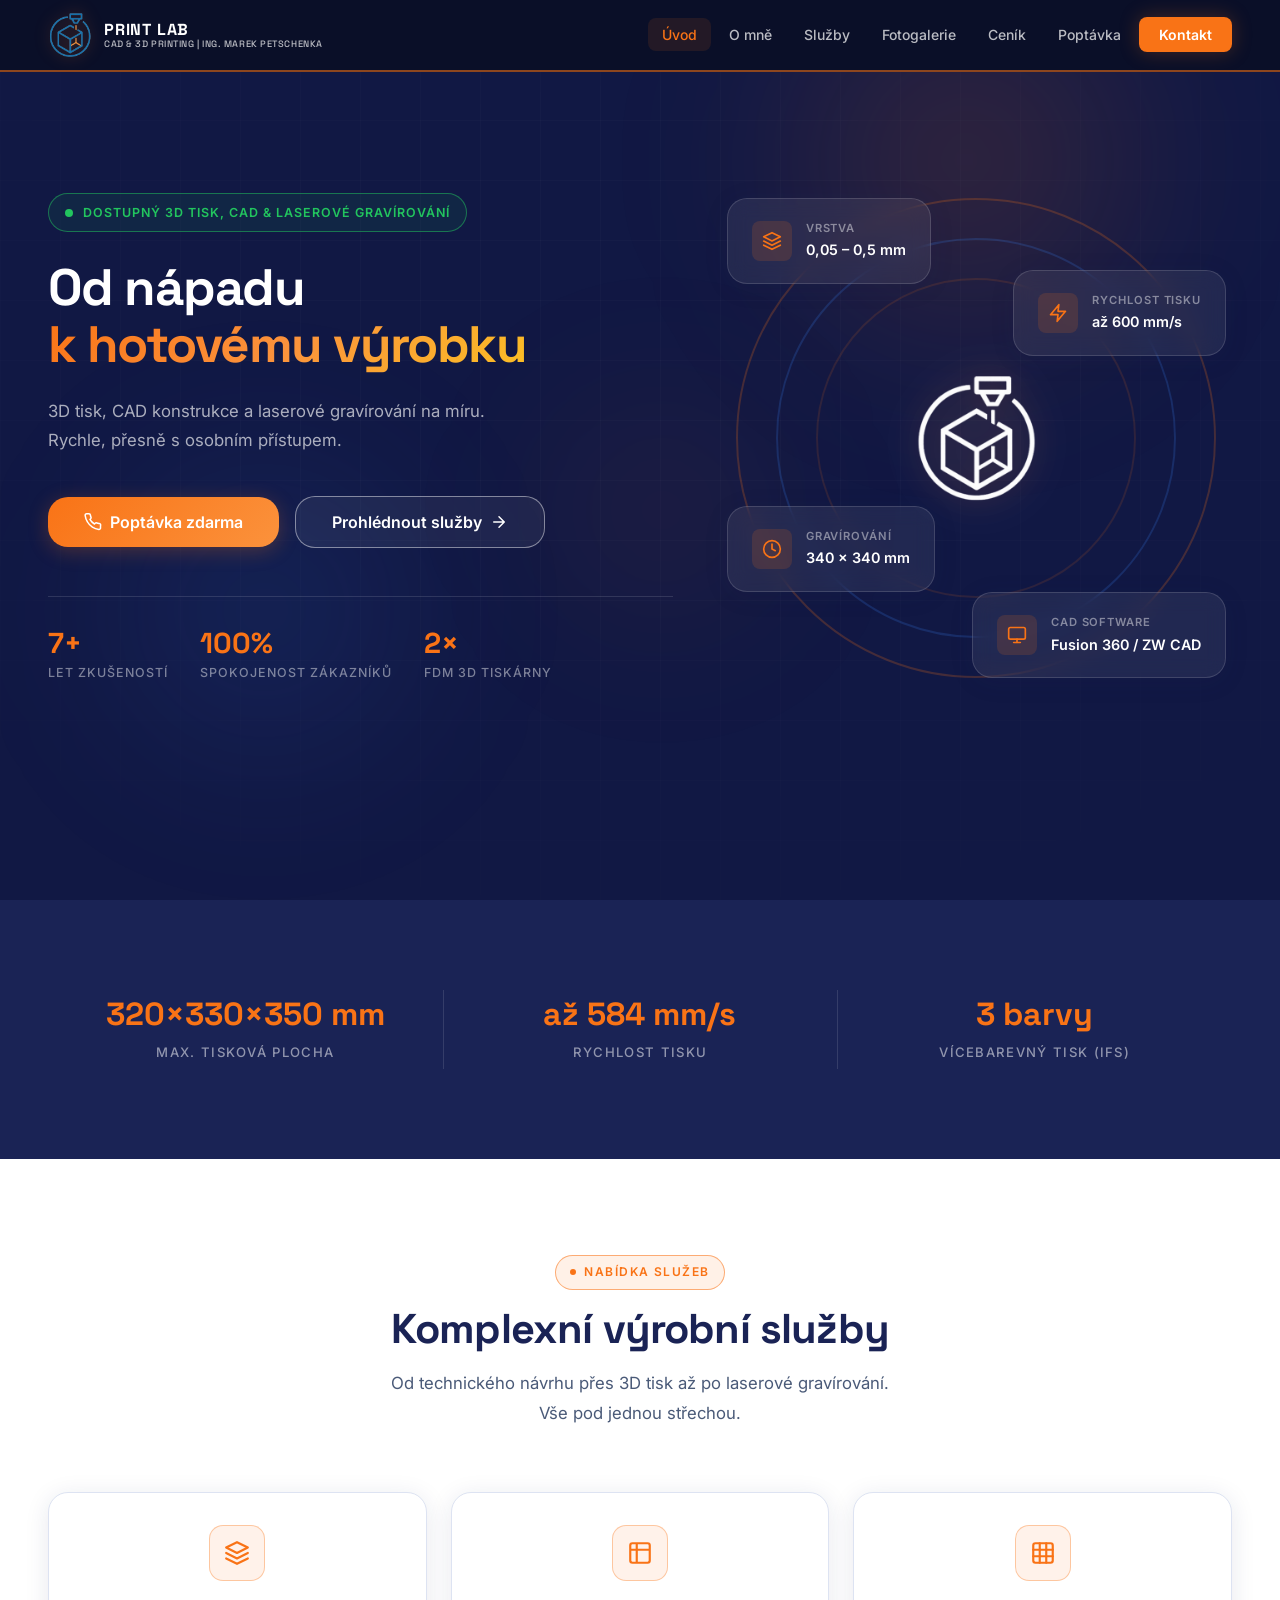
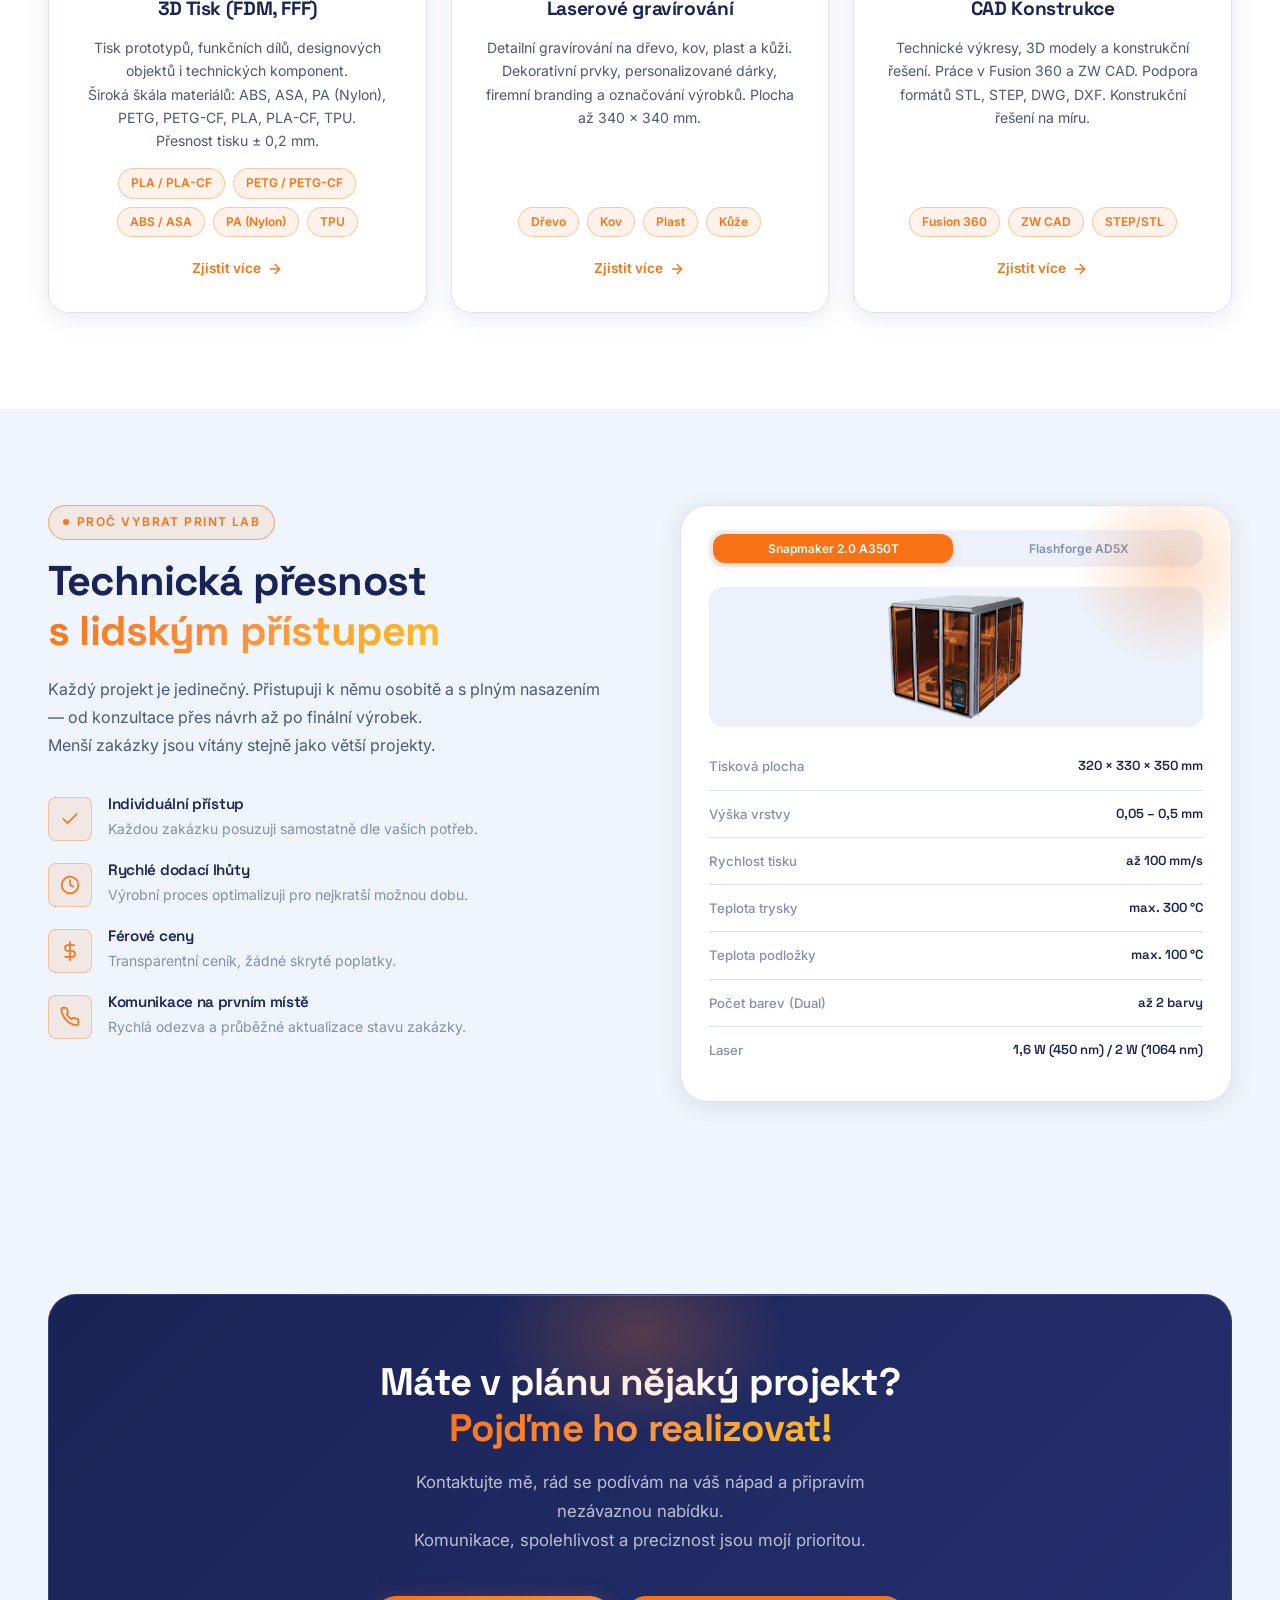
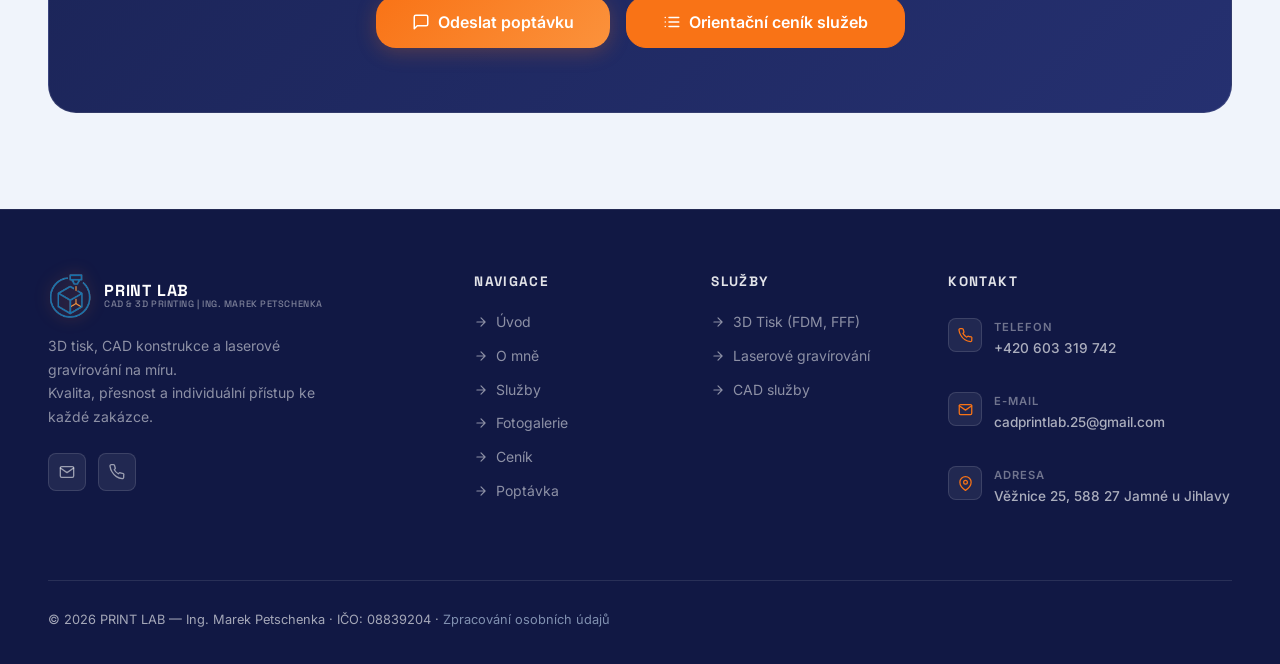
==== index.html @ 54e36e2a "Fix copyright year, reconnect CMS collections, add new CAD/gallery images - Copyright footer 2025 ->" ====
<!DOCTYPE html>
<html lang="cs">
<head>
  <meta charset="UTF-8">
  <meta name="viewport" content="width=device-width, initial-scale=1.0">
  <meta name="description" content="Print Lab — 3D tisk, laserové gravírování a CAD konstrukce. Proměňte svůj nápad v realitu. Ing. Marek Petschenka, Věžnice u Jihlavy.">
  <title>PRINT LAB — 3D Tisk, Gravírování &amp; CAD | Marek Petschenka</title>
  <!-- Open Graph -->
  <meta property="og:type" content="website">
  <meta property="og:url" content="https://print-lab.netlify.app/">
  <meta property="og:title" content="PRINT LAB — 3D Tisk, Gravírování &amp; CAD">
  <meta property="og:description" content="Zakázkový 3D tisk, laserové gravírování a CAD konstrukce. Ing. Marek Petschenka, Věžnice u Jihlavy.">
  <meta property="og:image" content="https://print-lab.netlify.app/img/og-image.jpg">
  <meta property="og:locale" content="cs_CZ">
  <meta name="twitter:card" content="summary_large_image">
  <link rel="canonical" href="https://print-lab.netlify.app/">
  <link rel="manifest" href="manifest.json">
  <link rel="stylesheet" href="css/style.css">
  <script type="application/ld+json">
  {
    "@context": "https://schema.org",
    "@type": "LocalBusiness",
    "name": "PRINT LAB",
    "description": "Zakázkový 3D tisk FDM, laserové gravírování a CAD konstrukce na míru. Ing. Marek Petschenka, Věžnice u Jihlavy.",
    "url": "https://print-lab.netlify.app",
    "telephone": "+420603319742",
    "email": "cadprintlab.25@gmail.com",
    "address": {
      "@type": "PostalAddress",
      "streetAddress": "Věžnice 25",
      "addressLocality": "Jamné u Jihlavy",
      "postalCode": "588 27",
      "addressCountry": "CZ"
    },
    "geo": {
      "@type": "GeoCoordinates",
      "latitude": 49.4497,
      "longitude": 15.6203
    },
    "founder": {
      "@type": "Person",
      "name": "Ing. Marek Petschenka"
    },
    "hasOfferCatalog": {
      "@type": "OfferCatalog",
      "name": "Výrobní služby",
      "itemListElement": [
        { "@type": "Offer", "itemOffered": { "@type": "Service", "name": "3D tisk FDM" } },
        { "@type": "Offer", "itemOffered": { "@type": "Service", "name": "Laserové gravírování" } },
        { "@type": "Offer", "itemOffered": { "@type": "Service", "name": "CAD konstrukce" } }
      ]
    },
    "priceRange": "Kč",
    "currenciesAccepted": "CZK",
    "areaServed": "CZ",
    "openingHoursSpecification": {
      "@type": "OpeningHoursSpecification",
      "dayOfWeek": ["Monday","Tuesday","Wednesday","Thursday","Friday"],
      "opens": "08:00",
      "closes": "17:00"
    }
  }
  </script>
  <link rel="icon" type="image/svg+xml" href="data:image/svg+xml,<svg xmlns='http://www.w3.org/2000/svg' viewBox='0 0 32 32'><rect width='32' height='32' rx='8' fill='%23f97316'/><text x='50%' y='55%' dominant-baseline='middle' text-anchor='middle' font-family='sans-serif' font-weight='800' font-size='14' fill='white'>PL</text></svg>">
</head>
<body>

<!-- ===================== NAVBAR ===================== -->
<nav class="navbar">
  <div class="container nav-inner">
    <a href="index.html" class="logo">
      <img src="img/logo-color.svg" class="logo-img" alt="Print Lab Logo">
      <span class="logo-text">
        <span class="logo-main" data-cms="site-name">PRINT LAB</span>
        <span class="logo-sub" data-cms="site-subtitle">CAD &amp; 3D PRINTING | Ing. MAREK PETSCHENKA</span>
      </span>
    </a>
    <ul class="nav-links">
      <li><a href="index.html" class="active">Úvod</a></li>
      <li><a href="o-mne.html">O mně</a></li>
      <li><a href="sluzby.html">Služby</a></li>
      <li><a href="fotogalerie.html">Fotogalerie</a></li>
      <li><a href="cenik.html">Ceník</a></li>
      <li><a href="poptavka.html">Poptávka</a></li>
      <li><a href="kontakt.html" class="btn-nav">Kontakt</a></li>
    </ul>
    <button class="menu-toggle" aria-label="Otevřít menu">
      <span></span><span></span><span></span>
    </button>
  </div>
</nav>

<main>

<!-- ===================== HERO ===================== -->
<section class="hero">
  <div class="hero-bg">
    <div class="hero-grid"></div>
    <div class="hero-orb hero-orb-1"></div>
    <div class="hero-orb hero-orb-2"></div>
    <div class="hero-orb hero-orb-3"></div>
  </div>

  <div class="container">
    <div class="hero-content">
      <!-- Left: Text -->
      <div class="hero-text">
        <div class="hero-badge">
          <span class="badge-dot"></span>
          Dostupný 3D tisk, CAD &amp; laserové gravírování
        </div>

        <h1 class="hero-title">
          <span class="hero-line-white">Od nápadu</span>
          <span class="gradient-text">k hotovému výrobku</span>
        </h1>

        <p class="hero-desc" data-cms="hero-description">
          3D tisk, CAD konstrukce a laserové gravírování na míru.<br>
          Rychle, přesně s osobním přístupem.
        </p>

        <div class="hero-cta">
          <a href="poptavka.html" class="btn btn-primary btn-lg">
            <svg xmlns="http://www.w3.org/2000/svg" viewBox="0 0 24 24" fill="none" stroke="currentColor" stroke-width="2" stroke-linecap="round" stroke-linejoin="round"><path d="M22 16.92v3a2 2 0 0 1-2.18 2 19.79 19.79 0 0 1-8.63-3.07A19.5 19.5 0 0 1 4.69 12 19.79 19.79 0 0 1 1.6 3.49 2 2 0 0 1 3.55 1h3a2 2 0 0 1 2 1.72c.13.96.38 1.9.74 2.81a2 2 0 0 1-.45 2.11L7.91 8.6a16 16 0 0 0 6.09 6.09l.96-.96a2 2 0 0 1 2.11-.45c.91.36 1.85.61 2.81.74A2 2 0 0 1 22 16.92z"/></svg>
            <span data-cms="cta-primary">Nezávazná poptávka</span>
          </a>
          <a href="sluzby.html" class="btn btn-secondary btn-lg btn-hero-secondary">
            <span data-cms="cta-secondary">Naše služby</span>
            <svg xmlns="http://www.w3.org/2000/svg" viewBox="0 0 24 24" fill="none" stroke="currentColor" stroke-width="2" stroke-linecap="round" stroke-linejoin="round"><path d="M5 12h14M12 5l7 7-7 7"/></svg>
          </a>
        </div>

        <div class="hero-stats">
          <div class="hero-stat">
            <div class="hero-stat-number"><span data-counter data-target="7" data-suffix="+">7+</span></div>
            <div class="hero-stat-label">Let zkušeností</div>
          </div>
          <div class="hero-stat">
            <div class="hero-stat-number"><span>100%</span></div>
            <div class="hero-stat-label">Spokojenost zákazníků</div>
          </div>
          <div class="hero-stat">
            <div class="hero-stat-number"><span>2×</span></div>
            <div class="hero-stat-label">FDM 3D tiskárny</div>
          </div>
        </div>
      </div>

      <!-- Right: White Logo Visual -->
      <div class="hero-visual">
        <div class="hero-logo-wrap">
          <div class="hero-ring"></div>
          <div class="hero-ring hero-ring-2"></div>
          <div class="hero-ring hero-ring-3"></div>
          <img src="img/logo-white.svg" class="hero-logo-img" alt="Print Lab 3D Tisk">

          <!-- Floating info cards -->
          <div class="hero-3d-card card-top-left">
            <div class="card-icon">
              <svg xmlns="http://www.w3.org/2000/svg" viewBox="0 0 24 24" fill="none" stroke="currentColor" stroke-width="2" stroke-linecap="round" stroke-linejoin="round"><path d="M12 2L2 7l10 5 10-5-10-5zM2 17l10 5 10-5M2 12l10 5 10-5"/></svg>
            </div>
            <div>
              <div class="card-label">Vrstva</div>
              <div class="card-value">0,05 – 0,5 mm</div>
            </div>
          </div>

          <div class="hero-3d-card card-top-right">
            <div class="card-icon">
              <svg xmlns="http://www.w3.org/2000/svg" viewBox="0 0 24 24" fill="none" stroke="currentColor" stroke-width="2" stroke-linecap="round" stroke-linejoin="round"><path d="M13 2L3 14h9l-1 8 10-12h-9l1-8z"/></svg>
            </div>
            <div>
              <div class="card-label">Rychlost tisku</div>
              <div class="card-value">až 600 mm/s</div>
            </div>
          </div>

          <div class="hero-3d-card card-bottom-left">
            <div class="card-icon">
              <svg xmlns="http://www.w3.org/2000/svg" viewBox="0 0 24 24" fill="none" stroke="currentColor" stroke-width="2" stroke-linecap="round" stroke-linejoin="round"><circle cx="12" cy="12" r="10"/><path d="M12 6v6l4 2"/></svg>
            </div>
            <div>
              <div class="card-label">Gravírování</div>
              <div class="card-value">340 × 340 mm</div>
            </div>
          </div>

          <div class="hero-3d-card card-bottom-right">
            <div class="card-icon">
              <svg xmlns="http://www.w3.org/2000/svg" viewBox="0 0 24 24" fill="none" stroke="currentColor" stroke-width="2" stroke-linecap="round" stroke-linejoin="round"><rect x="2" y="3" width="20" height="14" rx="2" ry="2"/><path d="M8 21h8M12 17v4"/></svg>
            </div>
            <div>
              <div class="card-label">CAD software</div>
              <div class="card-value">Fusion 360 / ZW CAD</div>
            </div>
          </div>
        </div>
      </div>
    </div>
  </div>
</section>

<!-- ===================== STATS ===================== -->
<section class="stats-section">
  <div class="container">
    <div class="stats-grid">
      <div class="stat-item reveal">
        <div class="stat-number">
          <span>320×330×350 mm</span>
        </div>
        <div class="stat-label">Max. tisková plocha</div>
      </div>
      <div class="stat-item reveal reveal-delay-1">
        <div class="stat-number">
          <span style="color:var(--accent)">až </span><span data-counter data-target="600" data-suffix=" mm/s">600 mm/s</span>
        </div>
        <div class="stat-label">Rychlost tisku</div>
      </div>
      <div class="stat-item reveal reveal-delay-2">
        <div class="stat-number">
          <span data-counter data-target="4" data-suffix="">4</span>
          <span style="color:var(--accent)"> barvy</span>
        </div>
        <div class="stat-label">Vícebarevný tisk (IFS)</div>
      </div>
    </div>
  </div>
</section>

<!-- ===================== SERVICES ===================== -->
<section class="services-section" id="sluzby">
  <div class="container">
    <div class="section-header reveal">
      <span class="section-label section-label-pulse">Nabídka služeb</span>
      <h2 class="section-title">Komplexní výrobní služby</h2>
      <p class="section-desc">Od technického návrhu přes 3D tisk až po laserové gravírování.<br>Vše pod jednou střechou.</p>
    </div>

    <div class="services-grid">
      <!-- 3D Print -->
      <div class="card service-card reveal">
        <div class="service-icon service-icon-center">
          <svg xmlns="http://www.w3.org/2000/svg" viewBox="0 0 24 24" fill="none" stroke="currentColor" stroke-width="2" stroke-linecap="round" stroke-linejoin="round"><path d="M12 2L2 7l10 5 10-5-10-5zM2 17l10 5 10-5M2 12l10 5 10-5"/></svg>
        </div>
        <h3 class="service-card-title">3D Tisk (FDM, FFF)</h3>
        <p class="service-card-desc">Tisk prototypů, funkčních dílů, designových objektů i technických komponent.<br>Široká škála materiálů: ABS, ASA, PA (Nylon), PETG, PETG-CF, PLA, PLA-CF, TPU.<br>Přesnost tisku ± 0,2 mm.</p>
        <div class="service-tags" style="display:flex;gap:8px;flex-wrap:wrap;justify-content:center;">
          <span class="tag tag-orange">PLA / PLA-CF</span>
          <span class="tag tag-orange">PETG / PETG-CF</span>
          <span class="tag tag-orange">ABS / ASA</span>
          <span class="tag tag-orange">PA (Nylon)</span>
          <span class="tag tag-orange">TPU</span>
        </div>
        <a href="sluzby.html#print" class="service-link service-link-center">
          Zjistit více
          <svg xmlns="http://www.w3.org/2000/svg" viewBox="0 0 24 24" fill="none" stroke="currentColor" stroke-width="2" stroke-linecap="round" stroke-linejoin="round"><path d="M5 12h14M12 5l7 7-7 7"/></svg>
        </a>
      </div>

      <!-- Laser -->
      <div class="card service-card reveal reveal-delay-1">
        <div class="service-icon service-icon-center">
          <svg xmlns="http://www.w3.org/2000/svg" viewBox="0 0 24 24" fill="none" stroke="currentColor" stroke-width="2" stroke-linecap="round" stroke-linejoin="round"><path d="M9 3H5a2 2 0 0 0-2 2v4m6-6h10a2 2 0 0 1 2 2v4M9 3v18m0 0h10a2 2 0 0 0 2-2V9M9 21H5a2 2 0 0 1-2-2V9m0 0h18"/></svg>
        </div>
        <h3 class="service-card-title">Laserové gravírování</h3>
        <p class="service-card-desc">Detailní gravírování na dřevo, kov, plast a kůži. Dekorativní prvky, personalizované dárky, firemní branding a označování výrobků. Plocha až 340 × 340 mm.</p>
        <div class="service-tags" style="display:flex;gap:8px;flex-wrap:wrap;justify-content:center;">
          <span class="tag tag-orange">Dřevo</span>
          <span class="tag tag-orange">Kov</span>
          <span class="tag tag-orange">Plast</span>
          <span class="tag tag-orange">Kůže</span>
        </div>
        <a href="sluzby.html#laser" class="service-link service-link-center">
          Zjistit více
          <svg xmlns="http://www.w3.org/2000/svg" viewBox="0 0 24 24" fill="none" stroke="currentColor" stroke-width="2" stroke-linecap="round" stroke-linejoin="round"><path d="M5 12h14M12 5l7 7-7 7"/></svg>
        </a>
      </div>

      <!-- CAD -->
      <div class="card service-card reveal reveal-delay-2">
        <div class="service-icon service-icon-center">
          <svg xmlns="http://www.w3.org/2000/svg" viewBox="0 0 24 24" fill="none" stroke="currentColor" stroke-width="2" stroke-linecap="round" stroke-linejoin="round"><rect x="3" y="3" width="18" height="18" rx="2" ry="2"/><line x1="3" y1="9" x2="21" y2="9"/><line x1="3" y1="15" x2="21" y2="15"/><line x1="9" y1="3" x2="9" y2="21"/><line x1="15" y1="3" x2="15" y2="21"/></svg>
        </div>
        <h3 class="service-card-title">CAD Konstrukce</h3>
        <p class="service-card-desc">Technické výkresy, 3D modely a konstrukční řešení. Práce v Fusion 360 a ZW CAD. Podpora formátů STL, STEP, DWG, DXF. Konstrukční řešení na míru.</p>
        <div class="service-tags" style="display:flex;gap:8px;flex-wrap:wrap;justify-content:center;">
          <span class="tag tag-orange">Fusion 360</span>
          <span class="tag tag-orange">ZW CAD</span>
          <span class="tag tag-orange">STEP/STL</span>
        </div>
        <a href="sluzby.html#cad" class="service-link service-link-center">
          Zjistit více
          <svg xmlns="http://www.w3.org/2000/svg" viewBox="0 0 24 24" fill="none" stroke="currentColor" stroke-width="2" stroke-linecap="round" stroke-linejoin="round"><path d="M5 12h14M12 5l7 7-7 7"/></svg>
        </a>
      </div>
    </div>
  </div>
</section>

<!-- ===================== FEATURES ===================== -->
<section class="features-section">
  <div class="container">
    <div class="features-content">
      <!-- Text side -->
      <div class="features-text reveal">
        <span class="section-label section-label-pulse">Proč vybrat Print Lab</span>
        <h2>Technická přesnost<br><span class="gradient-text">s lidským přístupem</span></h2>
        <p style="text-align:justify;">Každý projekt je jedinečný. Přistupuji k němu osobitě a s plným nasazením — od konzultace přes návrh až po finální výrobek.<br>Menší zakázky jsou vítány stejně jako větší projekty.</p>

        <div class="features-list">
          <div class="feature-item">
            <div class="feature-icon">
              <svg xmlns="http://www.w3.org/2000/svg" viewBox="0 0 24 24" fill="none" stroke="currentColor" stroke-width="2" stroke-linecap="round" stroke-linejoin="round"><polyline points="20 6 9 17 4 12"/></svg>
            </div>
            <div class="feature-text">
              <h4>Individuální přístup</h4>
              <p>Každou zakázku posuzuji samostatně dle vašich potřeb.</p>
            </div>
          </div>

          <div class="feature-item">
            <div class="feature-icon">
              <svg xmlns="http://www.w3.org/2000/svg" viewBox="0 0 24 24" fill="none" stroke="currentColor" stroke-width="2" stroke-linecap="round" stroke-linejoin="round"><circle cx="12" cy="12" r="10"/><polyline points="12 6 12 12 16 14"/></svg>
            </div>
            <div class="feature-text">
              <h4>Rychlé dodací lhůty</h4>
              <p>Výrobní proces optimalizuji pro nejkratší možnou dobu.</p>
            </div>
          </div>

          <div class="feature-item">
            <div class="feature-icon">
              <svg xmlns="http://www.w3.org/2000/svg" viewBox="0 0 24 24" fill="none" stroke="currentColor" stroke-width="2" stroke-linecap="round" stroke-linejoin="round"><line x1="12" y1="1" x2="12" y2="23"/><path d="M17 5H9.5a3.5 3.5 0 0 0 0 7h5a3.5 3.5 0 0 1 0 7H6"/></svg>
            </div>
            <div class="feature-text">
              <h4>Férové ceny</h4>
              <p>Transparentní ceník, žádné skryté poplatky.</p>
            </div>
          </div>

          <div class="feature-item">
            <div class="feature-icon">
              <svg xmlns="http://www.w3.org/2000/svg" viewBox="0 0 24 24" fill="none" stroke="currentColor" stroke-width="2" stroke-linecap="round" stroke-linejoin="round"><path d="M22 16.92v3a2 2 0 0 1-2.18 2 19.79 19.79 0 0 1-8.63-3.07A19.5 19.5 0 0 1 4.69 12 19.79 19.79 0 0 1 1.6 3.49 2 2 0 0 1 3.55 1h3a2 2 0 0 1 2 1.72c.13.96.38 1.9.74 2.81a2 2 0 0 1-.45 2.11L7.91 8.6a16 16 0 0 0 6.09 6.09l.96-.96a2 2 0 0 1 2.11-.45c.91.36 1.85.61 2.81.74A2 2 0 0 1 22 16.92z"/></svg>
            </div>
            <div class="feature-text">
              <h4>Komunikace na prvním místě</h4>
              <p>Rychlá odezva a průběžné aktualizace stavu zakázky.</p>
            </div>
          </div>
        </div>
      </div>

      <!-- Visual panel — auto-switching printers -->
      <div class="features-visual reveal reveal-delay-2">
        <div class="features-panel" id="printer-panel">

          <!-- Tab switcher -->
          <div class="printer-tabs" role="tablist" aria-label="Výběr tiskárny">
            <button type="button" class="printer-tab active" data-printer="snapmaker" role="tab" aria-selected="true" aria-controls="specs-snapmaker">Snapmaker 2.0 A350T</button>
            <button type="button" class="printer-tab" data-printer="flashforge" role="tab" aria-selected="false" aria-controls="specs-flashforge">Flashforge AD5X</button>
          </div>

          <!-- SNAPMAKER -->
          <div class="printer-specs active" id="specs-snapmaker" role="tabpanel" aria-labelledby="tab-snapmaker">
            <div class="printer-img-wrap">
              <img src="img/snapmaker.jpg" alt="Snapmaker 2.0 A350T" class="printer-img">
            </div>
            <div class="spec-row"><span class="spec-label">Tisková plocha</span><span class="spec-value">320 × 330 × 350 mm</span></div>
            <div class="spec-row"><span class="spec-label">Výška vrstvy</span><span class="spec-value">0,05 – 0,5 mm</span></div>
            <div class="spec-row"><span class="spec-label">Rychlost tisku</span><span class="spec-value">až 100 mm/s</span></div>
            <div class="spec-row"><span class="spec-label">Teplota trysky</span><span class="spec-value">max. 300 °C</span></div>
            <div class="spec-row"><span class="spec-label">Teplota podložky</span><span class="spec-value">max. 100 °C</span></div>
            <div class="spec-row"><span class="spec-label">Počet barev (Dual)</span><span class="spec-value">až 2 barvy</span></div>
            <div class="spec-row"><span class="spec-label">Laser</span><span class="spec-value">1,6 W (450 nm) / 2 W (1064 nm)</span></div>
          </div>

          <!-- FLASHFORGE AD5X -->
          <div class="printer-specs" id="specs-flashforge" role="tabpanel" aria-labelledby="tab-flashforge">
            <div class="printer-img-wrap">
              <img src="img/flashforge.jpg" alt="Flashforge AD5X" class="printer-img">
            </div>
            <div class="spec-row"><span class="spec-label">Tisková plocha</span><span class="spec-value">220 × 220 × 220 mm</span></div>
            <div class="spec-row"><span class="spec-label">Výška vrstvy</span><span class="spec-value">0,05 – 0,35 mm</span></div>
            <div class="spec-row"><span class="spec-label">Rychlost tisku</span><span class="spec-value">až 600 mm/s</span></div>
            <div class="spec-row"><span class="spec-label">Teplota trysky</span><span class="spec-value">max. 320 °C</span></div>
            <div class="spec-row"><span class="spec-label">Teplota podložky</span><span class="spec-value">max. 110 °C</span></div>
            <div class="spec-row"><span class="spec-label">Počet barev (IFS)</span><span class="spec-value">až 4 barvy</span></div>
            <div class="spec-row"><span class="spec-label">Konstrukce</span><span class="spec-value">Core XY + Enclosure</span></div>
          </div>

        </div>
      </div>
    </div>
  </div>
</section>

<!-- EQUIPMENT section removed — replaced by printer panel in features section -->

<!-- ===================== CTA SECTION ===================== -->
<section class="cta-section">
  <div class="container">
    <div class="cta-box reveal">
      <h2>Máte v plánu nějaký projekt?<br><span class="gradient-text">Pojďme ho realizovat!</span></h2>
      <p>Kontaktujte mě, rád se podívám na váš nápad a připravím nezávaznou nabídku.<br>Komunikace, spolehlivost a preciznost jsou mojí prioritou.</p>
      <div class="cta-buttons">
        <a href="poptavka.html" class="btn btn-primary btn-lg">
          <svg xmlns="http://www.w3.org/2000/svg" viewBox="0 0 24 24" fill="none" stroke="currentColor" stroke-width="2" stroke-linecap="round" stroke-linejoin="round"><path d="M21 15a2 2 0 0 1-2 2H7l-4 4V5a2 2 0 0 1 2-2h14a2 2 0 0 1 2 2z"/></svg>
          Odeslat poptávku
        </a>
        <a href="cenik.html" class="btn btn-secondary btn-lg">
          <svg xmlns="http://www.w3.org/2000/svg" viewBox="0 0 24 24" fill="none" stroke="currentColor" stroke-width="2" stroke-linecap="round" stroke-linejoin="round"><line x1="8" y1="6" x2="21" y2="6"/><line x1="8" y1="12" x2="21" y2="12"/><line x1="8" y1="18" x2="21" y2="18"/><line x1="3" y1="6" x2="3.01" y2="6"/><line x1="3" y1="12" x2="3.01" y2="12"/><line x1="3" y1="18" x2="3.01" y2="18"/></svg>
          Orientační ceník služeb
        </a>
      </div>
    </div>
  </div>
</section>

</main>

<!-- ===================== FOOTER ===================== -->
<footer class="footer">
  <div class="container">
    <div class="footer-grid">
      <!-- Brand -->
      <div class="footer-brand">
        <a href="index.html" class="footer-logo logo">
          <img src="img/logo-color.svg" class="logo-img" alt="Print Lab logo">
          <span class="logo-text">
            <span class="logo-main">PRINT LAB</span>
            <span class="logo-sub">CAD &amp; 3D PRINTING | ING. MAREK PETSCHENKA</span>
          </span>
        </a>
        <p>3D tisk, CAD konstrukce a laserové gravírování na míru.<br>Kvalita, přesnost a individuální přístup ke každé zakázce.</p>
        <div class="footer-social">
          <a href="#" data-email-link class="social-link" aria-label="Email">
            <svg xmlns="http://www.w3.org/2000/svg" viewBox="0 0 24 24" fill="none" stroke="currentColor" stroke-width="2" stroke-linecap="round" stroke-linejoin="round"><path d="M4 4h16c1.1 0 2 .9 2 2v12c0 1.1-.9 2-2 2H4c-1.1 0-2-.9-2-2V6c0-1.1.9-2 2-2z"/><polyline points="22,6 12,13 2,6"/></svg>
          </a>
          <a href="tel:+420603319742" class="social-link" aria-label="Telefon">
            <svg xmlns="http://www.w3.org/2000/svg" viewBox="0 0 24 24" fill="none" stroke="currentColor" stroke-width="2" stroke-linecap="round" stroke-linejoin="round"><path d="M22 16.92v3a2 2 0 0 1-2.18 2 19.79 19.79 0 0 1-8.63-3.07A19.5 19.5 0 0 1 4.69 12 19.79 19.79 0 0 1 1.6 3.49 2 2 0 0 1 3.55 1h3a2 2 0 0 1 2 1.72c.13.96.38 1.9.74 2.81a2 2 0 0 1-.45 2.11L7.91 8.6a16 16 0 0 0 6.09 6.09l.96-.96a2 2 0 0 1 2.11-.45c.91.36 1.85.61 2.81.74A2 2 0 0 1 22 16.92z"/></svg>
          </a>
        </div>
      </div>

      <!-- Navigation -->
      <div class="footer-col">
        <h4>Navigace</h4>
        <ul class="footer-links">
          <li><a href="index.html">
            <svg xmlns="http://www.w3.org/2000/svg" viewBox="0 0 24 24" fill="none" stroke="currentColor" stroke-width="2" stroke-linecap="round" stroke-linejoin="round"><path d="M5 12h14M12 5l7 7-7 7"/></svg>
            Úvod
          </a></li>
          <li><a href="o-mne.html">
            <svg xmlns="http://www.w3.org/2000/svg" viewBox="0 0 24 24" fill="none" stroke="currentColor" stroke-width="2" stroke-linecap="round" stroke-linejoin="round"><path d="M5 12h14M12 5l7 7-7 7"/></svg>
            O mně
          </a></li>
          <li><a href="sluzby.html">
            <svg xmlns="http://www.w3.org/2000/svg" viewBox="0 0 24 24" fill="none" stroke="currentColor" stroke-width="2" stroke-linecap="round" stroke-linejoin="round"><path d="M5 12h14M12 5l7 7-7 7"/></svg>
            Služby
          </a></li>
          <li><a href="fotogalerie.html">
            <svg xmlns="http://www.w3.org/2000/svg" viewBox="0 0 24 24" fill="none" stroke="currentColor" stroke-width="2" stroke-linecap="round" stroke-linejoin="round"><path d="M5 12h14M12 5l7 7-7 7"/></svg>
            Fotogalerie
          </a></li>
          <li><a href="cenik.html">
            <svg xmlns="http://www.w3.org/2000/svg" viewBox="0 0 24 24" fill="none" stroke="currentColor" stroke-width="2" stroke-linecap="round" stroke-linejoin="round"><path d="M5 12h14M12 5l7 7-7 7"/></svg>
            Ceník
          </a></li>
          <li><a href="poptavka.html">
            <svg xmlns="http://www.w3.org/2000/svg" viewBox="0 0 24 24" fill="none" stroke="currentColor" stroke-width="2" stroke-linecap="round" stroke-linejoin="round"><path d="M5 12h14M12 5l7 7-7 7"/></svg>
            Poptávka
          </a></li>
        </ul>
      </div>

      <!-- Services -->
      <div class="footer-col">
        <h4>Služby</h4>
        <ul class="footer-links">
          <li><a href="sluzby.html#print">
            <svg xmlns="http://www.w3.org/2000/svg" viewBox="0 0 24 24" fill="none" stroke="currentColor" stroke-width="2" stroke-linecap="round" stroke-linejoin="round"><path d="M5 12h14M12 5l7 7-7 7"/></svg>
            3D Tisk (FDM, FFF)
          </a></li>
          <li><a href="sluzby.html#laser">
            <svg xmlns="http://www.w3.org/2000/svg" viewBox="0 0 24 24" fill="none" stroke="currentColor" stroke-width="2" stroke-linecap="round" stroke-linejoin="round"><path d="M5 12h14M12 5l7 7-7 7"/></svg>
            Laserové gravírování
          </a></li>
          <li><a href="sluzby.html#cad">
            <svg xmlns="http://www.w3.org/2000/svg" viewBox="0 0 24 24" fill="none" stroke="currentColor" stroke-width="2" stroke-linecap="round" stroke-linejoin="round"><path d="M5 12h14M12 5l7 7-7 7"/></svg>
            CAD služby
          </a></li>
        </ul>
      </div>

      <!-- Contact -->
      <div class="footer-col">
        <h4>Kontakt</h4>
        <a href="tel:+420603319742" class="footer-contact-item" style="text-decoration:none;border-radius:var(--r-sm);padding:8px 0;">
          <div class="contact-icon">
            <svg xmlns="http://www.w3.org/2000/svg" viewBox="0 0 24 24" fill="none" stroke="currentColor" stroke-width="2" stroke-linecap="round" stroke-linejoin="round"><path d="M22 16.92v3a2 2 0 0 1-2.18 2 19.79 19.79 0 0 1-8.63-3.07A19.5 19.5 0 0 1 4.69 12 19.79 19.79 0 0 1 1.6 3.49 2 2 0 0 1 3.55 1h3a2 2 0 0 1 2 1.72c.13.96.38 1.9.74 2.81a2 2 0 0 1-.45 2.11L7.91 8.6a16 16 0 0 0 6.09 6.09l.96-.96a2 2 0 0 1 2.11-.45c.91.36 1.85.61 2.81.74A2 2 0 0 1 22 16.92z"/></svg>
          </div>
          <div class="contact-text">
            <span class="contact-label">Telefon</span>
            <span class="contact-value">+420 603 319 742</span>
          </div>
        </a>
        <a href="#" data-email-link class="footer-contact-item" style="text-decoration:none;border-radius:var(--r-sm);padding:8px 0;">
          <div class="contact-icon">
            <svg xmlns="http://www.w3.org/2000/svg" viewBox="0 0 24 24" fill="none" stroke="currentColor" stroke-width="2" stroke-linecap="round" stroke-linejoin="round"><path d="M4 4h16c1.1 0 2 .9 2 2v12c0 1.1-.9 2-2 2H4c-1.1 0-2-.9-2-2V6c0-1.1.9-2 2-2z"/><polyline points="22,6 12,13 2,6"/></svg>
          </div>
          <div class="contact-text">
            <span class="contact-label">E-mail</span>
            <span class="contact-value"><span data-email-text></span></span>
          </div>
        </a>
        <div class="footer-contact-item" style="padding:8px 0;">
          <div class="contact-icon">
            <svg xmlns="http://www.w3.org/2000/svg" viewBox="0 0 24 24" fill="none" stroke="currentColor" stroke-width="2" stroke-linecap="round" stroke-linejoin="round"><path d="M21 10c0 7-9 13-9 13s-9-6-9-13a9 9 0 0 1 18 0z"/><circle cx="12" cy="10" r="3"/></svg>
          </div>
          <div class="contact-text">
            <span class="contact-label">Adresa</span>
            <span class="contact-value">Věžnice 25, 588 27 Jamné u Jihlavy</span>
          </div>
        </div>
      </div>
    </div>

    <div class="footer-bottom">
      <p>&copy; 2026 PRINT LAB — Ing. Marek Petschenka · IČO: 08839204 · <a href="gdpr.html" style="color:var(--text-muted);text-decoration:none;" onmouseover="this.style.color='var(--accent)'" onmouseout="this.style.color='var(--text-muted)'">Zpracování osobních údajů</a></p>
    </div>
  </div>
</footer>

<script src="js/main.js?v=4"></script>
  <script src="js/cms-loader.js"></script>

  <!-- Netlify Identity Widget — zpracuje odkaz z pozvánkového e-mailu -->
  <script src="https://identity.netlify.com/v1/netlify-identity-widget.js" crossorigin="anonymous"></script>
  <script>
    // Automaticky přesměruje po přihlášení/registraci na admin panel
    if (window.netlifyIdentity) {
      window.netlifyIdentity.on('init', function(user) {
        if (!user) {
          window.netlifyIdentity.on('login', function() {
            document.location.href = '/admin/';
          });
        }
      });
    }
  </script>
</body>
</html>
---- css/style.css ----
/* ==========================================
   PRINT LAB — Main Stylesheet
   Navy Blue + Orange + White Theme
   Author: Design by Claude Code
   ========================================== */

@import url('https://fonts.googleapis.com/css2?family=Inter:ital,wght@0,300;0,400;0,500;0,600;0,700;0,800;0,900;1,400&family=Space+Grotesk:wght@400;500;600;700&display=swap');

/* =====================
   CSS Custom Properties
   ===================== */
:root {
  /* ── Backgrounds (Light theme) */
  --bg-base:        #f0f4fb;
  --bg-primary:     #ffffff;
  --bg-secondary:   #edf1fb;
  --bg-card:        #ffffff;
  --bg-card-hover:  #f7f9ff;
  --bg-glass:       rgba(255, 255, 255, 0.92);

  /* ── Navy blue (dark structural elements) */
  --navy:           #1a2355;
  --navy-dark:      #111844;
  --navy-mid:       #253070;

  /* ── Accent — Orange (unchanged) */
  --accent:         #f97316;
  --accent-dark:    #c2601b;
  --accent-light:   #fb923c;
  --accent-glow:    rgba(249, 115, 22, 0.25);
  --accent-subtle:  rgba(249, 115, 22, 0.09);
  --accent-border:  rgba(249, 115, 22, 0.35);

  /* ── Accent 2 — Blue */
  --blue:           #3b82f6;
  --blue-glow:      rgba(59, 130, 246, 0.18);
  --blue-subtle:    rgba(59, 130, 246, 0.08);

  /* ── Text (dark on white backgrounds) */
  --text-primary:   #1a2355;
  --text-secondary: #4a5a78;
  --text-muted:     #8090b0;

  /* ── Borders (light) */
  --border:         #dde3f2;
  --border-bright:  #c0cce8;

  /* ── Status */
  --success:        #10b981;
  --warning:        #f59e0b;
  --error:          #ef4444;

  /* ── Spacing */
  --section-py:     96px;
  --container-max:  1280px;
  --container-px:   clamp(20px, 4vw, 48px);

  /* ── Typography */
  --font-body:      'Inter', system-ui, -apple-system, sans-serif;
  --font-display:   'Space Grotesk', 'Inter', sans-serif;

  /* ── Shadows (lighter for white backgrounds) */
  --shadow-sm:      0 2px 8px rgba(26, 35, 85, 0.08);
  --shadow-card:    0 4px 24px rgba(26, 35, 85, 0.10);
  --shadow-hover:   0 12px 48px rgba(26, 35, 85, 0.18), 0 0 0 1px var(--accent-border);
  --shadow-accent:  0 0 40px var(--accent-glow);
  --shadow-blue:    0 0 40px var(--blue-glow);

  /* ── Transitions */
  --t:              all 0.25s cubic-bezier(0.4, 0, 0.2, 1);
  --t-slow:         all 0.4s cubic-bezier(0.4, 0, 0.2, 1);

  /* ── Radius */
  --r-sm:    8px;
  --r:       14px;
  --r-lg:    20px;
  --r-xl:    28px;
  --r-full:  9999px;

  /* ── Nav */
  --nav-h:   72px;
}

/* =====================
   Reset & Base
   ===================== */
*, *::before, *::after { box-sizing: border-box; margin: 0; padding: 0; }

html {
  scroll-behavior: smooth;
  font-size: 16px;
}

body {
  font-family: var(--font-body);
  background-color: var(--bg-base);
  color: var(--text-primary);
  line-height: 1.7;
  overflow-x: hidden;
  -webkit-font-smoothing: antialiased;
}

img { max-width: 100%; height: auto; display: block; }
a { text-decoration: none; color: inherit; transition: var(--t); }
ul { list-style: none; }
button { font-family: var(--font-body); cursor: pointer; border: none; background: none; }
input, textarea, select { font-family: var(--font-body); }

/* =====================
   Typography
   ===================== */
h1, h2, h3, h4, h5 {
  font-family: var(--font-display);
  color: var(--text-primary);
  line-height: 1.2;
  letter-spacing: -0.02em;
}

h1 { font-size: clamp(2.2rem, 5vw, 3.8rem); font-weight: 800; }
h2 { font-size: clamp(1.7rem, 3.5vw, 2.6rem); font-weight: 700; }
h3 { font-size: clamp(1.2rem, 2.5vw, 1.5rem); font-weight: 600; }
h4 { font-size: 1.1rem; font-weight: 600; }
p  { color: var(--text-secondary); line-height: 1.75; }

.text-accent { color: var(--accent); }
.text-muted  { color: var(--text-muted); }
.text-center { text-align: center; }

.gradient-text {
  background: linear-gradient(135deg, var(--accent) 0%, #fb923c 50%, #fbbf24 100%);
  -webkit-background-clip: text;
  -webkit-text-fill-color: transparent;
  background-clip: text;
}

/* =====================
   Layout
   ===================== */
.container {
  max-width: var(--container-max);
  width: 100%;
  margin: 0 auto;
  padding: 0 var(--container-px);
}

section {
  padding: var(--section-py) 0;
}

.section-header {
  text-align: center;
  max-width: 640px;
  margin: 0 auto 64px;
}

.section-label {
  display: inline-flex;
  align-items: center;
  gap: 8px;
  font-size: 0.75rem;
  font-weight: 600;
  letter-spacing: 0.12em;
  text-transform: uppercase;
  color: var(--accent);
  margin-bottom: 14px;
  padding: 6px 14px;
  border: 1px solid var(--accent-border);
  border-radius: var(--r-full);
  background: var(--accent-subtle);
}

.section-label::before {
  content: '';
  width: 6px; height: 6px;
  background: var(--accent);
  border-radius: 50%;
  animation: pulse 1.6s ease-in-out infinite;
  flex-shrink: 0;
}

.section-title {
  margin-bottom: 16px;
}

.section-desc {
  font-size: 1.05rem;
  color: var(--text-secondary);
}

/* Grid utilities */
.grid-2 { display: grid; grid-template-columns: repeat(2, 1fr); gap: 24px; }
.grid-3 { display: grid; grid-template-columns: repeat(3, 1fr); gap: 24px; }
.grid-4 { display: grid; grid-template-columns: repeat(4, 1fr); gap: 24px; }

/* =====================
   NAVBAR
   ===================== */
.navbar {
  position: fixed;
  top: 0; left: 0; right: 0;
  z-index: 1000;
  height: var(--nav-h);
  display: flex;
  align-items: center;
  transition: var(--t-slow);
  background: var(--navy);
}

.navbar.scrolled {
  background: rgba(26, 35, 85, 0.97);
  backdrop-filter: blur(20px);
  -webkit-backdrop-filter: blur(20px);
  border-bottom: 1px solid rgba(255,255,255,0.10);
  box-shadow: 0 4px 30px rgba(0,0,0,0.25);
}

.nav-inner {
  display: flex;
  align-items: center;
  justify-content: space-between;
  width: 100%;
}

/* Logo */
.logo {
  display: flex;
  align-items: center;
  gap: 12px;
  font-family: var(--font-display);
  text-decoration: none;
}

.logo-icon {
  width: 42px; height: 42px;
  background: linear-gradient(135deg, var(--accent), var(--accent-light));
  border-radius: 10px;
  display: flex;
  align-items: center;
  justify-content: center;
  font-size: 0.85rem;
  font-weight: 800;
  color: #fff;
  letter-spacing: 0.05em;
  box-shadow: 0 0 20px var(--accent-glow);
  flex-shrink: 0;
}

.logo-text {
  display: flex;
  flex-direction: column;
  line-height: 1.1;
}

.logo-main {
  font-size: 1rem;
  font-weight: 700;
  color: var(--text-primary);
  letter-spacing: 0.05em;
}

.logo-sub {
  font-size: 0.65rem;
  font-weight: 500;
  color: var(--text-muted);
  letter-spacing: 0.1em;
  text-transform: uppercase;
}

/* Nav links */
.nav-links {
  display: flex;
  align-items: center;
  gap: 4px;
}

.nav-links a {
  padding: 8px 14px;
  font-size: 0.875rem;
  font-weight: 500;
  color: var(--text-secondary);
  border-radius: var(--r-sm);
  transition: var(--t);
  white-space: nowrap;
}

.nav-links a:hover,
.nav-links a.active {
  color: var(--text-primary);
  background: rgba(255,255,255,0.05);
}

.nav-links a.active {
  color: var(--accent);
}

.btn-nav {
  background: var(--accent) !important;
  color: #fff !important;
  padding: 9px 20px !important;
  border-radius: var(--r-sm) !important;
  font-weight: 600 !important;
  box-shadow: 0 0 20px var(--accent-glow) !important;
}

.btn-nav:hover {
  background: var(--accent-light) !important;
  transform: translateY(-1px);
  box-shadow: 0 4px 25px var(--accent-glow) !important;
}

/* Mobile menu toggle */
.menu-toggle {
  display: none;
  flex-direction: column;
  gap: 5px;
  padding: 8px;
  cursor: pointer;
}

.menu-toggle span {
  display: block;
  width: 24px; height: 2px;
  background: var(--text-primary);
  border-radius: 2px;
  transition: var(--t);
}

.menu-toggle.open span:nth-child(1) { transform: translateY(7px) rotate(45deg); }
.menu-toggle.open span:nth-child(2) { opacity: 0; transform: scaleX(0); }
.menu-toggle.open span:nth-child(3) { transform: translateY(-7px) rotate(-45deg); }

/* =====================
   BUTTONS
   ===================== */
.btn {
  display: inline-flex;
  align-items: center;
  justify-content: center;
  gap: 8px;
  padding: 13px 28px;
  border-radius: var(--r);
  font-size: 0.9rem;
  font-weight: 600;
  cursor: pointer;
  transition: var(--t);
  white-space: nowrap;
  text-decoration: none;
  border: none;
  line-height: 1;
}

.btn-primary {
  background: linear-gradient(135deg, var(--accent), var(--accent-light));
  color: #fff;
  box-shadow: 0 4px 20px var(--accent-glow);
}

.btn-primary:hover {
  transform: translateY(-2px);
  box-shadow: 0 8px 32px var(--accent-glow);
  filter: brightness(1.1);
}

.btn-secondary {
  background: transparent;
  color: var(--text-primary);
  border: 1px solid var(--border-bright);
}

.btn-secondary:hover {
  border-color: var(--accent);
  color: var(--accent);
  background: var(--accent-subtle);
  transform: translateY(-2px);
}

.btn-ghost {
  background: rgba(26, 35, 85, 0.05);
  color: var(--text-secondary);
  border: 1px solid var(--border);
}

.btn-ghost:hover {
  background: rgba(26, 35, 85, 0.09);
  color: var(--text-primary);
  border-color: var(--border-bright);
}

.btn-lg {
  padding: 16px 36px;
  font-size: 1rem;
  border-radius: var(--r-lg);
}

.btn-sm {
  padding: 8px 18px;
  font-size: 0.8rem;
  border-radius: var(--r-sm);
}

.btn svg, .btn .btn-icon { width: 18px; height: 18px; flex-shrink: 0; }

/* =====================
   CARDS
   ===================== */
.card {
  background: var(--bg-card);
  border: 1px solid var(--border);
  border-radius: var(--r-lg);
  padding: 32px;
  transition: var(--t-slow);
  position: relative;
  overflow: hidden;
}

.card::before {
  content: '';
  position: absolute;
  inset: 0;
  border-radius: inherit;
  background: linear-gradient(135deg, var(--accent-subtle) 0%, transparent 60%);
  opacity: 0;
  transition: var(--t-slow);
  pointer-events: none;
}

.card:hover {
  border-color: var(--accent-border);
  transform: translateY(-4px);
  box-shadow: var(--shadow-hover);
}

.card:hover::before { opacity: 1; }

/* Service card */
.service-card {
  display: flex;
  flex-direction: column;
  align-items: center;
  text-align: center;
  gap: 16px;
}

.service-icon {
  width: 56px; height: 56px;
  background: var(--accent-subtle);
  border: 1px solid var(--accent-border);
  border-radius: var(--r);
  display: flex;
  align-items: center;
  justify-content: center;
  color: var(--accent);
  transition: var(--t);
  flex-shrink: 0;
}

.service-icon-center {
  margin: 0 auto;
}

.card:hover .service-icon {
  background: var(--accent);
  color: #fff;
  box-shadow: 0 0 24px var(--accent-glow);
}

.service-icon svg { width: 26px; height: 26px; }

.service-card-title {
  font-size: 1.2rem;
  font-weight: 700;
  margin: 0;
  text-align: center;
}

.service-card-desc {
  font-size: 0.88rem;
  color: var(--text-secondary);
  flex: 1;
  line-height: 1.65;
  text-align: center;
  margin: 0;
}

.service-link {
  display: inline-flex;
  align-items: center;
  gap: 6px;
  font-size: 0.85rem;
  font-weight: 600;
  color: var(--accent);
  margin-top: 4px;
  transition: var(--t);
}

.service-link-center {
  align-self: center;
}

.service-link svg { width: 16px; height: 16px; transition: var(--t); }

.service-link:hover {
  color: var(--accent);
  text-decoration: underline;
  text-underline-offset: 3px;
  opacity: 0.85;
}

.service-link:hover svg { transform: translateX(5px); }

/* Section label pulse — services section */
.section-label-pulse {
  animation: labelPulse 1.8s ease-in-out infinite;
  color: var(--accent) !important;
  border-color: rgba(249,115,22,0.55) !important;
  background: rgba(249,115,22,0.10) !important;
}

@keyframes labelPulse {
  0%, 100% { border-color: rgba(249,115,22,0.55); box-shadow: 0 0 8px rgba(249,115,22,0.25); }
  50%       { border-color: rgba(249,115,22,0.18); box-shadow: 0 0 0px rgba(249,115,22,0); }
}

/* =====================
   HERO SECTION
   ===================== */
.hero {
  min-height: 100vh;
  display: flex;
  align-items: center;
  position: relative;
  overflow: hidden;
  padding-top: var(--nav-h);
}

.hero-bg {
  position: absolute;
  inset: 0;
  z-index: 0;
  overflow: hidden;
}

/* Animated grid background */
.hero-grid {
  position: absolute;
  inset: 0;
  background-image:
    linear-gradient(var(--border) 1px, transparent 1px),
    linear-gradient(90deg, var(--border) 1px, transparent 1px);
  background-size: 60px 60px;
  mask-image: radial-gradient(ellipse 80% 70% at 50% 40%, black 30%, transparent 100%);
  opacity: 0.4;
}

/* Glowing orbs */
.hero-orb {
  position: absolute;
  border-radius: 50%;
  filter: blur(80px);
  animation: float 8s ease-in-out infinite;
}

.hero-orb-1 {
  width: 500px; height: 500px;
  background: radial-gradient(circle, rgba(249,115,22,0.15) 0%, transparent 70%);
  top: -10%; right: 5%;
  animation-delay: 0s;
}

.hero-orb-2 {
  width: 400px; height: 400px;
  background: radial-gradient(circle, rgba(59,130,246,0.12) 0%, transparent 70%);
  bottom: 10%; left: 5%;
  animation-delay: -4s;
}

.hero-orb-3 {
  width: 300px; height: 300px;
  background: radial-gradient(circle, rgba(249,115,22,0.08) 0%, transparent 70%);
  top: 40%; left: 40%;
  animation-delay: -2s;
}

@keyframes float {
  0%, 100% { transform: translate(0, 0) scale(1); }
  33%       { transform: translate(20px, -20px) scale(1.05); }
  66%       { transform: translate(-15px, 15px) scale(0.97); }
}

.hero-content {
  position: relative;
  z-index: 1;
  display: grid;
  grid-template-columns: 55fr 45fr;
  gap: 48px;
  align-items: center;
  padding: 80px 0;
}

.hero-badge {
  display: inline-flex;
  align-items: center;
  gap: 10px;
  padding: 8px 16px;
  border-radius: var(--r-full);
  border: 1px solid var(--accent-border);
  background: var(--accent-subtle);
  font-size: 0.78rem;
  font-weight: 600;
  color: var(--accent);
  letter-spacing: 0.08em;
  text-transform: uppercase;
  margin-bottom: 28px;
}

.badge-dot {
  width: 8px; height: 8px;
  background: #22c55e;
  border-radius: 50%;
  animation: pulse 1.4s ease-in-out infinite;
  flex-shrink: 0;
}

@keyframes pulse {
  0%, 100% { opacity: 1;   transform: scale(1);   box-shadow: 0 0 0 0 rgba(34,197,94,0.7); }
  50%       { opacity: 0.8; transform: scale(1.4); box-shadow: 0 0 0 5px rgba(34,197,94,0); }
}

.hero-title {
  font-size: clamp(2.2rem, 4vw, 3.4rem);
  font-weight: 800;
  line-height: 1.1;
  letter-spacing: -0.03em;
  margin-bottom: 24px;
}

.hero-desc {
  font-size: 1.05rem;
  color: var(--text-secondary);
  line-height: 1.75;
  margin-bottom: 40px;
  max-width: 480px;
}

.hero-cta {
  display: flex;
  align-items: center;
  gap: 16px;
  flex-wrap: wrap;
}

.hero-stats {
  display: flex;
  align-items: center;
  gap: 32px;
  margin-top: 48px;
  padding-top: 32px;
  border-top: 1px solid var(--border);
}

.hero-stat {}

.hero-stat-number {
  font-family: var(--font-display);
  font-size: 1.8rem;
  font-weight: 800;
  color: var(--text-primary);
  line-height: 1;
  margin-bottom: 4px;
}

.hero-stat-number span {
  color: var(--accent);
}

.hero-stat-label {
  font-size: 0.78rem;
  color: var(--text-muted);
  font-weight: 500;
  text-transform: uppercase;
  letter-spacing: 0.08em;
}

/* Hero visual (right side) */
.hero-visual {
  position: relative;
  display: flex;
  justify-content: center;
  align-items: center;
}

.hero-3d-container {
  position: relative;
  width: 100%;
  aspect-ratio: 1;
  max-width: 480px;
}

.hero-3d-card {
  position: absolute;
  background: var(--bg-card);
  border: 1px solid var(--border);
  border-radius: var(--r-lg);
  padding: 20px 24px;
  display: flex;
  align-items: center;
  gap: 14px;
  backdrop-filter: blur(10px);
  box-shadow: var(--shadow-card);
  transition: var(--t);
}

.hero-3d-card:hover {
  border-color: var(--accent-border);
  box-shadow: var(--shadow-hover);
  transform: translateY(-3px);
}

.hero-3d-card .card-icon {
  width: 40px; height: 40px;
  background: var(--accent-subtle);
  border-radius: var(--r-sm);
  display: flex; align-items: center; justify-content: center;
  color: var(--accent);
  flex-shrink: 0;
}

.hero-3d-card .card-icon svg { width: 20px; height: 20px; }

.hero-3d-card .card-label {
  font-size: 0.7rem;
  font-weight: 600;
  color: var(--text-muted);
  text-transform: uppercase;
  letter-spacing: 0.08em;
}

.hero-3d-card .card-value {
  font-size: 0.9rem;
  font-weight: 600;
  color: var(--text-primary);
  white-space: nowrap;
}

.card-top-left    { top: 5%;  left: 0; animation: floatCard 6s ease-in-out infinite; }
.card-top-right   { top: 20%; right: 0; animation: floatCard 6s ease-in-out infinite 1.5s; }
.card-bottom-left { bottom: 20%; left: 0; animation: floatCard 6s ease-in-out infinite 3s; }
.card-bottom-right{ bottom: 5%; right: 0; animation: floatCard 6s ease-in-out infinite 4.5s; }

@keyframes floatCard {
  0%, 100% { transform: translateY(0); }
  50%       { transform: translateY(-8px); }
}

/* Central 3D object */
.hero-center-piece {
  position: absolute;
  top: 50%; left: 50%;
  transform: translate(-50%, -50%);
  width: 200px; height: 200px;
}

.hero-ring {
  position: absolute;
  inset: 0;
  border-radius: 50%;
  border: 2px solid var(--accent-border);
  animation: spin 20s linear infinite;
}

.hero-ring-2 {
  inset: 20px;
  border-color: rgba(59,130,246,0.25);
  animation-direction: reverse;
  animation-duration: 15s;
}

.hero-ring-3 {
  inset: 40px;
  border-color: rgba(249,115,22,0.15);
  animation-duration: 10s;
}

@keyframes spin {
  from { transform: rotate(0deg); }
  to   { transform: rotate(360deg); }
}

.hero-center-icon {
  position: absolute;
  top: 50%; left: 50%;
  transform: translate(-50%, -50%);
  width: 72px; height: 72px;
  background: linear-gradient(135deg, var(--accent), var(--accent-light));
  border-radius: 18px;
  display: flex; align-items: center; justify-content: center;
  color: #fff;
  box-shadow: 0 0 50px var(--accent-glow);
  animation: iconFloat 4s ease-in-out infinite;
}

.hero-center-icon svg { width: 36px; height: 36px; }

@keyframes spin {
  to { transform: rotate(360deg); }
}

@keyframes iconFloat {
  0%, 100% { transform: translate(-50%, -50%) scale(1); }
  50%       { transform: translate(-50%, -55%) scale(1.05); }
}

/* =====================
   SERVICES SECTION
   ===================== */
.services-section {
  background: var(--bg-primary);
}

.services-grid {
  display: grid;
  grid-template-columns: repeat(3, 1fr);
  gap: 24px;
}

/* =====================
   FEATURES / WHY US
   ===================== */
.features-section {
  background: var(--bg-base);
}

.features-content {
  display: grid;
  grid-template-columns: 1fr 1fr;
  gap: 80px;
  align-items: start;
}

.features-text {
  display: flex;
  flex-direction: column;
  align-items: flex-start;
  height: 100%;
}

.features-text .section-label { margin-bottom: 16px; }
.features-text h2 { margin-bottom: 20px; }
.features-text > p { margin-bottom: 36px; }

.features-list {
  display: flex;
  flex-direction: column;
  gap: 20px;
}

.feature-item {
  display: flex;
  gap: 16px;
  align-items: flex-start;
}

.feature-icon {
  width: 44px; height: 44px;
  background: var(--accent-subtle);
  border: 1px solid var(--accent-border);
  border-radius: var(--r-sm);
  display: flex; align-items: center; justify-content: center;
  color: var(--accent);
  flex-shrink: 0;
  margin-top: 2px;
}

.feature-icon svg { width: 20px; height: 20px; }

.feature-text h4 { font-size: 0.95rem; margin-bottom: 4px; }
.feature-text p  { font-size: 0.875rem; color: var(--text-muted); line-height: 1.6; }

/* Features visual panel */
.features-visual {
  position: relative;
}

.features-panel {
  background: var(--bg-card);
  border: 1px solid var(--border);
  border-radius: var(--r-xl);
  padding: 24px 28px 28px;
  position: relative;
  overflow: hidden;
}

/* Printer tab switcher */
.printer-tabs {
  display: flex;
  gap: 6px;
  margin-bottom: 20px;
  background: var(--bg-secondary);
  border-radius: var(--r);
  padding: 4px;
}

.printer-tab {
  flex: 1;
  padding: 7px 10px;
  border: none;
  border-radius: calc(var(--r) - 2px);
  background: transparent;
  color: var(--text-muted);
  font-size: 0.75rem;
  font-weight: 600;
  cursor: pointer;
  transition: var(--t);
  white-space: nowrap;
}

.printer-tab.active {
  background: var(--accent);
  color: #fff;
  box-shadow: 0 2px 8px var(--accent-glow);
}

.printer-tab:not(.active):hover {
  color: var(--text-primary);
  background: var(--border);
}

/* Printer spec panels */
.printer-specs {
  display: none;
}

.printer-specs.active {
  display: block;
}

/* Printer image */
.printer-img-wrap {
  width: 100%;
  height: 140px;
  border-radius: var(--r);
  overflow: hidden;
  margin-bottom: 16px;
  background: var(--bg-secondary);
  display: flex;
  align-items: center;
  justify-content: center;
}

.printer-img {
  width: 100%;
  height: 100%;
  object-fit: contain;
  padding: 8px;
  mix-blend-mode: multiply;
}

.features-panel::after {
  content: '';
  position: absolute;
  top: -40px; right: -40px;
  width: 200px; height: 200px;
  background: radial-gradient(circle, var(--accent-glow), transparent 70%);
  border-radius: 50%;
  pointer-events: none;
}

.panel-header {
  display: flex;
  align-items: center;
  gap: 8px;
  margin-bottom: 24px;
  padding-bottom: 20px;
  border-bottom: 1px solid var(--border);
}

.panel-dot {
  width: 12px; height: 12px;
  border-radius: 50%;
}

.dot-red    { background: #ff5f57; }
.dot-yellow { background: #ffbd2e; }
.dot-green  { background: #28ca41; }

.panel-title {
  font-size: 0.8rem;
  color: var(--text-muted);
  font-weight: 500;
  flex: 1;
  text-align: center;
}

.spec-row {
  display: flex;
  justify-content: space-between;
  align-items: center;
  padding: 12px 0;
  border-bottom: 1px solid var(--border);
}

.spec-row:last-child { border-bottom: none; }

.spec-label {
  font-size: 0.82rem;
  color: var(--text-muted);
  font-weight: 500;
}

.spec-value {
  font-size: 0.82rem;
  color: var(--text-primary);
  font-weight: 600;
  font-family: var(--font-display);
}

.spec-bar-wrap {
  display: flex;
  flex-direction: column;
  gap: 12px;
  margin-top: 24px;
}

.spec-bar-item {}

.spec-bar-label {
  display: flex;
  justify-content: space-between;
  font-size: 0.78rem;
  color: var(--text-muted);
  margin-bottom: 6px;
  font-weight: 500;
}

.spec-bar-track {
  height: 6px;
  background: var(--border);
  border-radius: var(--r-full);
  overflow: hidden;
}

.spec-bar-fill {
  height: 100%;
  border-radius: var(--r-full);
  background: linear-gradient(90deg, var(--accent), var(--accent-light));
  transition: width 1.2s cubic-bezier(0.4,0,0.2,1);
}

.spec-bar-fill.blue {
  background: linear-gradient(90deg, var(--blue), #60a5fa);
}

/* =====================
   EQUIPMENT SECTION
   ===================== */
.equipment-section {
  background: var(--bg-secondary);
}

.equipment-grid {
  display: grid;
  grid-template-columns: repeat(2, 1fr);
  gap: 28px;
}

.equipment-card {
  background: var(--bg-card);
  border: 1px solid var(--border);
  border-radius: var(--r-xl);
  overflow: hidden;
  transition: var(--t-slow);
}

.equipment-card:hover {
  border-color: var(--accent-border);
  box-shadow: var(--shadow-hover);
  transform: translateY(-4px);
}

.equipment-header {
  padding: 28px 32px 20px;
  background: linear-gradient(135deg, var(--bg-secondary), var(--bg-card));
  border-bottom: 1px solid var(--border);
  display: flex;
  align-items: flex-start;
  gap: 20px;
}

.equipment-icon {
  width: 52px; height: 52px;
  background: var(--accent-subtle);
  border: 1px solid var(--accent-border);
  border-radius: var(--r);
  display: flex; align-items: center; justify-content: center;
  color: var(--accent);
  flex-shrink: 0;
}

.equipment-icon svg { width: 24px; height: 24px; }

.equipment-name {
  font-size: 1.1rem;
  font-weight: 700;
  color: var(--text-primary);
  margin-bottom: 4px;
}

.equipment-type {
  font-size: 0.78rem;
  color: var(--text-muted);
  font-weight: 500;
  text-transform: uppercase;
  letter-spacing: 0.08em;
}

.equipment-body {
  padding: 24px 32px;
}

.equipment-specs {
  display: flex;
  flex-direction: column;
  gap: 10px;
}

.equip-spec {
  display: flex;
  gap: 12px;
  align-items: flex-start;
  font-size: 0.875rem;
}

.equip-spec-dot {
  width: 6px; height: 6px;
  background: var(--accent);
  border-radius: 50%;
  margin-top: 7px;
  flex-shrink: 0;
}

.equip-spec-label { color: var(--text-muted); flex-shrink: 0; min-width: 120px; }
.equip-spec-val   { color: var(--text-primary); font-weight: 500; }

.equipment-materials {
  display: flex;
  flex-wrap: wrap;
  gap: 8px;
  margin-top: 20px;
  padding-top: 20px;
  border-top: 1px solid var(--border);
}

.material-tag {
  padding: 4px 12px;
  border-radius: var(--r-full);
  font-size: 0.75rem;
  font-weight: 600;
  background: var(--bg-secondary);
  color: var(--text-secondary);
  border: 1px solid var(--border);
  transition: var(--t);
}

.material-tag:hover,
.equipment-card:hover .material-tag {
  border-color: var(--accent-border);
  color: var(--accent);
  background: var(--accent-subtle);
}

/* =====================
   STATS / COUNTER
   ===================== */
.stats-section {
  background: var(--bg-primary);
  padding: 64px 0;
}

.stats-grid {
  display: grid;
  grid-template-columns: repeat(3, 1fr);
  gap: 0;
}

.stat-item {
  padding: 32px;
  text-align: center;
  position: relative;
}

.stat-item + .stat-item::before {
  content: '';
  position: absolute;
  left: 0; top: 20%;
  height: 60%; width: 1px;
  background: var(--border);
}

.stat-number {
  font-family: var(--font-display);
  font-size: clamp(1.35rem, 2.8vw, 2rem);
  font-weight: 800;
  color: var(--text-primary);
  line-height: 1.15;
  margin-bottom: 8px;
}

.stat-number span { color: var(--accent); }

.stat-label {
  font-size: 0.82rem;
  color: var(--text-muted);
  text-transform: uppercase;
  letter-spacing: 0.1em;
  font-weight: 500;
}

/* =====================
   CTA SECTION
   ===================== */
.cta-section {
  background: var(--bg-base);
}

.cta-box {
  background: linear-gradient(135deg, var(--bg-secondary) 0%, var(--bg-card) 100%);
  border: 1px solid var(--border);
  border-radius: var(--r-xl);
  padding: 64px;
  text-align: center;
  position: relative;
  overflow: hidden;
}

.cta-box::before {
  content: '';
  position: absolute;
  top: 0; left: 50%;
  transform: translateX(-50%);
  width: 60%; height: 1px;
  background: linear-gradient(90deg, transparent, var(--accent), transparent);
}

.cta-box::after {
  content: '';
  position: absolute;
  top: -60px; left: 50%;
  transform: translateX(-50%);
  width: 300px; height: 200px;
  background: radial-gradient(ellipse, var(--accent-glow) 0%, transparent 70%);
  pointer-events: none;
}

.cta-box h2 {
  font-size: clamp(1.6rem, 3.5vw, 2.4rem);
  margin-bottom: 16px;
  position: relative;
}

.cta-box p {
  font-size: 1.05rem;
  max-width: 500px;
  margin: 0 auto 40px;
  position: relative;
}

.cta-buttons {
  display: flex;
  gap: 16px;
  justify-content: center;
  flex-wrap: wrap;
  position: relative;
}

/* =====================
   FOOTER
   ===================== */
.footer {
  background: var(--bg-base);
  border-top: 1px solid var(--border);
  padding: 64px 0 32px;
}

.footer-grid {
  display: grid;
  grid-template-columns: 2fr 1fr 1fr 1.5fr;
  gap: 48px;
  margin-bottom: 48px;
}

.footer-brand { }

.footer-logo {
  display: flex;
  align-items: center;
  gap: 12px;
  margin-bottom: 16px;
}

.footer-brand p {
  font-size: 0.875rem;
  color: var(--text-muted);
  line-height: 1.7;
  max-width: 280px;
  margin-bottom: 24px;
}

.footer-social {
  display: flex;
  gap: 12px;
}

.social-link {
  width: 38px; height: 38px;
  background: var(--bg-secondary);
  border: 1px solid var(--border);
  border-radius: var(--r-sm);
  display: flex; align-items: center; justify-content: center;
  color: var(--text-muted);
  transition: var(--t);
}

.social-link:hover {
  border-color: var(--accent-border);
  color: var(--accent);
  background: var(--accent-subtle);
}

.social-link svg { width: 16px; height: 16px; }

.footer-col h4 {
  font-size: 0.85rem;
  font-weight: 700;
  color: var(--text-primary);
  text-transform: uppercase;
  letter-spacing: 0.1em;
  margin-bottom: 20px;
}

.footer-links {
  display: flex;
  flex-direction: column;
  gap: 10px;
}

.footer-links a {
  font-size: 0.875rem;
  color: var(--text-muted);
  transition: var(--t);
  display: flex;
  align-items: center;
  gap: 8px;
}

.footer-links a:hover { color: var(--accent); }
.footer-links a:hover svg { transform: translateX(3px); }
.footer-links a svg { width: 14px; height: 14px; transition: var(--t); }

.footer-contact-item {
  display: flex;
  gap: 12px;
  align-items: flex-start;
  margin-bottom: 16px;
}

.contact-icon {
  width: 34px; height: 34px;
  background: var(--bg-secondary);
  border: 1px solid var(--border);
  border-radius: var(--r-sm);
  display: flex; align-items: center; justify-content: center;
  color: var(--accent);
  flex-shrink: 0;
}

.contact-icon svg { width: 15px; height: 15px; }

.contact-text {
  display: flex;
  flex-direction: column;
}

.contact-label {
  font-size: 0.7rem;
  color: var(--text-muted);
  text-transform: uppercase;
  letter-spacing: 0.08em;
  font-weight: 600;
}

.contact-value {
  font-size: 0.85rem;
  color: var(--text-secondary);
  font-weight: 500;
  transition: var(--t);
}

a:hover .contact-value { color: var(--accent); }

.footer-bottom {
  padding-top: 28px;
  border-top: 1px solid var(--border);
  display: flex;
  justify-content: space-between;
  align-items: center;
  gap: 16px;
  flex-wrap: wrap;
}

.footer-bottom p {
  font-size: 0.8rem;
  color: var(--text-muted);
}

.footer-bottom a {
  color: var(--text-muted);
  transition: var(--t);
}

.footer-bottom a:hover { color: var(--accent); }

.footer-legal {
  display: flex;
  gap: 20px;
}

/* =====================
   PAGE HEADER (inner pages)
   ===================== */
.page-header {
  background: var(--bg-primary);
  padding: 120px 0 64px;
  position: relative;
  overflow: hidden;
  border-bottom: 1px solid var(--border);
}

.page-header::after {
  content: '';
  position: absolute;
  bottom: 0; left: 0;
  width: 100%; height: 1px;
  background: linear-gradient(90deg, transparent, var(--accent), transparent);
}

.page-header-bg {
  position: absolute;
  inset: 0;
  background-image:
    linear-gradient(var(--border) 1px, transparent 1px),
    linear-gradient(90deg, var(--border) 1px, transparent 1px);
  background-size: 48px 48px;
  opacity: 0.25;
  mask-image: radial-gradient(ellipse 60% 80% at 50% 50%, black, transparent);
}

.page-header-orb {
  position: absolute;
  top: -20%; right: 10%;
  width: 400px; height: 400px;
  background: radial-gradient(circle, var(--accent-glow) 0%, transparent 70%);
  border-radius: 50%;
  filter: blur(60px);
}

.page-header-content {
  position: relative;
  z-index: 1;
  display: flex;
  align-items: center;
  justify-content: space-between;
  gap: 40px;
}
.page-header-text {
  flex: 1;
  min-width: 0;
}

/* ── Page Header — logo dekorace vpravo ── */
.page-header-logo {
  flex-shrink: 0;
  position: relative;
  width: 220px;
  height: 220px;
  display: flex;
  align-items: center;
  justify-content: center;
}
.ph-ring {
  position: absolute;
  inset: 0;
  border-radius: 50%;
  border: 1.5px solid rgba(249, 115, 22, 0.28);
  animation: spin 22s linear infinite;
}
.ph-ring-2 {
  inset: 30px;
  border-color: rgba(59, 130, 246, 0.22);
  animation-direction: reverse;
  animation-duration: 15s;
}
.ph-ring-3 {
  inset: 60px;
  border-color: rgba(249, 115, 22, 0.14);
  animation-duration: 9s;
}
.ph-logo-img {
  position: absolute;
  top: 50%; left: 50%;
  width: 38%; height: auto;
  transform: translate(-50%, -50%);
  filter: brightness(0) invert(1)
          drop-shadow(0 0 24px rgba(255, 255, 255, 0.18))
          drop-shadow(0 0 10px rgba(249, 115, 22, 0.25));
  animation: phLogoFloat 5s ease-in-out infinite, phLogoBlink 3s ease-in-out infinite 0.4s;
}
@keyframes phLogoFloat {
  0%, 100% { transform: translate(-50%, -50%) scale(1); }
  50%       { transform: translate(-50%, -56%) scale(1.04); }
}
@keyframes phLogoBlink {
  0%, 100% {
    filter: brightness(0) invert(1)
            drop-shadow(0 0 28px rgba(255, 255, 255, 0.22))
            drop-shadow(0 0 14px rgba(249, 115, 22, 0.32));
  }
  50% {
    filter: brightness(0) invert(1)
            drop-shadow(0 0 5px rgba(255, 255, 255, 0.04))
            drop-shadow(0 0 2px rgba(249, 115, 22, 0.06));
  }
}

.breadcrumb {
  display: flex;
  align-items: center;
  gap: 8px;
  font-size: 0.8rem;
  color: var(--text-muted);
  margin-bottom: 20px;
}

.breadcrumb a { color: var(--text-muted); transition: var(--t); }
.breadcrumb a:hover { color: var(--accent); }
.breadcrumb .sep { color: var(--border-bright); }

.page-title { font-size: clamp(2rem, 4.5vw, 3rem); margin-bottom: 16px; }
.page-desc  { font-size: 1.05rem; color: var(--text-secondary); max-width: 560px; }

/* =====================
   ABOUT PAGE
   ===================== */
.about-intro {
  background: var(--bg-primary);
}

.about-grid {
  display: grid;
  grid-template-columns: 1fr 1.1fr;
  gap: 80px;
  align-items: center;
}

.about-photo {
  position: relative;
}

.about-photo-frame {
  aspect-ratio: 4/5;
  background: transparent;
  border: none;
  border-radius: var(--r-xl);
  overflow: hidden;
  position: relative;
}

.about-photo-placeholder {
  width: 100%; height: 100%;
  display: flex;
  flex-direction: column;
  align-items: center;
  justify-content: center;
  gap: 16px;
  background: linear-gradient(135deg, var(--bg-secondary), var(--bg-card));
  color: var(--text-muted);
}

.about-photo-placeholder svg {
  width: 80px; height: 80px;
  opacity: 0.4;
}

.about-badge-float {
  position: absolute;
  bottom: 28px;
  right: -20px;
  background: var(--bg-card);
  border: 1px solid var(--accent-border);
  border-radius: var(--r);
  padding: 14px 18px;
  display: flex;
  align-items: center;
  gap: 12px;
  box-shadow: var(--shadow-card);
  backdrop-filter: blur(10px);
}

.about-badge-icon {
  width: 40px; height: 40px;
  min-width: 40px;
  background: linear-gradient(135deg, var(--accent), var(--accent-light));
  border-radius: var(--r-sm);
  display: flex; align-items: center; justify-content: center;
  color: #fff;
  align-self: center;
}

.about-badge-icon svg { width: 18px; height: 18px; }

.about-badge-text strong {
  display: block;
  font-size: 0.95rem;
  font-weight: 700;
  color: var(--text-primary);
}

.about-badge-text span {
  font-size: 0.75rem;
  color: var(--text-muted);
}

.about-text .section-label { margin-bottom: 16px; }
.about-text h2 { margin-bottom: 20px; }
.about-text p { margin-bottom: 12px; font-size: 0.95rem; text-align: justify; hyphens: none; word-break: normal; overflow-wrap: normal; }
.about-text .about-cta { display: flex; gap: 16px; flex-wrap: wrap; margin-top: 20px; margin-bottom: 8px; }
.about-text .about-cta .btn { flex: 1; min-width: 160px; justify-content: center; }

.about-skills {
  display: flex;
  flex-wrap: wrap;
  gap: 10px;
  margin: 28px 0;
}

.skill-tag {
  padding: 6px 16px;
  border-radius: var(--r-full);
  font-size: 0.78rem;
  font-weight: 600;
  background: var(--bg-secondary);
  color: var(--text-secondary);
  border: 1px solid var(--border);
  transition: var(--t);
}

.skill-tag:hover {
  border-color: var(--accent-border);
  color: var(--accent);
  background: var(--accent-subtle);
}

/* Timeline */
.timeline {
  background: var(--bg-base);
}

.timeline-list {
  position: relative;
  padding-left: 40px;
  max-width: 700px;
  margin: 0 auto;
}

.timeline-list::before {
  content: '';
  position: absolute;
  left: 14px; top: 8px;
  bottom: 0;
  width: 2px;
  background: linear-gradient(to bottom, var(--accent), var(--border) 80%, transparent);
}

.timeline-item {
  position: relative;
  padding-bottom: 40px;
}

.timeline-item::before {
  content: '';
  position: absolute;
  left: -33px; top: 6px;
  width: 12px; height: 12px;
  border-radius: 50%;
  background: var(--accent);
  border: 2px solid var(--bg-base);
  box-shadow: 0 0 12px var(--accent-glow);
  z-index: 1;
}

.timeline-year {
  font-size: 0.75rem;
  font-weight: 700;
  color: var(--accent);
  text-transform: uppercase;
  letter-spacing: 0.1em;
  margin-bottom: 6px;
}

.timeline-title {
  font-size: 1rem;
  font-weight: 700;
  color: var(--text-primary);
  margin-bottom: 6px;
}

.timeline-desc {
  font-size: 0.875rem;
  color: var(--text-muted);
  line-height: 1.7;
  hyphens: none;
  word-break: normal;
}

.timeline-category {
  font-size: 0.7rem;
  font-weight: 700;
  letter-spacing: 0.14em;
  text-transform: uppercase;
  color: var(--accent);
  background: var(--accent-subtle);
  border: 1px solid var(--accent-border);
  border-radius: var(--r-full);
  display: inline-block;
  padding: 4px 14px;
  margin-bottom: 20px;
  margin-top: 8px;
}

.timeline-item:first-child { padding-top: 0; }
.timeline-category + .timeline-item { margin-top: 0; }

/* Values cards */
.values-section {
  background: var(--bg-secondary);
}

.values-grid {
  display: grid;
  grid-template-columns: repeat(3, 1fr);
  gap: 24px;
}

.value-card {
  background: var(--bg-card);
  border: 1px solid var(--border);
  border-radius: var(--r-lg);
  padding: 32px;
  text-align: center;
  transition: var(--t-slow);
}

.value-card:hover {
  border-color: var(--accent-border);
  transform: translateY(-4px);
  box-shadow: var(--shadow-hover);
}

.value-icon {
  width: 64px; height: 64px;
  background: var(--accent-subtle);
  border: 1px solid var(--accent-border);
  border-radius: var(--r-lg);
  display: flex; align-items: center; justify-content: center;
  color: var(--accent);
  margin: 0 auto 20px;
  transition: var(--t);
}

.value-card:hover .value-icon {
  background: var(--accent);
  color: #fff;
  box-shadow: 0 0 24px var(--accent-glow);
}

.value-icon svg { width: 28px; height: 28px; }

.value-card h3 { margin-bottom: 12px; font-size: 1.1rem; }
.value-card p  { font-size: 0.875rem; color: var(--text-muted); }

/* =====================
   SERVICES PAGE
   ===================== */
.service-detail-grid {
  display: grid;
  grid-template-columns: 1fr 1fr;
  gap: 64px;
  align-items: stretch;
}

.service-detail-grid.reverse {
  direction: rtl;
}

.service-detail-grid.reverse > * {
  direction: ltr;
}

.service-detail-visual {
  background: var(--bg-card);
  border: 1px solid var(--border);
  border-radius: var(--r-xl);
  min-height: 420px;
  display: flex;
  align-items: center;
  justify-content: center;
  position: relative;
  overflow: hidden;
  color: var(--text-muted);
}

.service-detail-visual svg {
  width: 80px; height: 80px;
  opacity: 0.2;
}

.service-visual-label {
  position: absolute;
  bottom: 20px; left: 20px;
  right: 20px;
  display: flex;
  align-items: center;
  gap: 10px;
  background: var(--bg-glass);
  backdrop-filter: blur(10px);
  border: 1px solid var(--border);
  border-radius: var(--r);
  padding: 12px 16px;
  font-size: 0.8rem;
  color: var(--text-secondary);
}

.service-visual-label strong { color: var(--text-primary); }

.service-detail-text .section-label { margin-bottom: 16px; }
.service-detail-text h2 { margin-bottom: 20px; }
.service-detail-text p  { margin-bottom: 20px; font-size: 0.95rem; }

.service-features-list {
  display: flex;
  flex-direction: column;
  gap: 12px;
  margin: 24px 0;
}

.sfl-item {
  display: flex;
  align-items: center;
  gap: 12px;
  font-size: 0.875rem;
  color: var(--text-secondary);
}

.sfl-icon {
  width: 22px; height: 22px;
  background: var(--success);
  border-radius: 50%;
  display: flex; align-items: center; justify-content: center;
  flex-shrink: 0;
}

.sfl-icon svg { width: 13px; height: 13px; color: #fff; }

/* Process steps */
.process-section {
  background: var(--bg-primary);
}

.process-steps {
  display: grid;
  grid-template-columns: repeat(4, 1fr);
  gap: 8px;
  position: relative;
}

.process-steps::before {
  content: '';
  position: absolute;
  top: 28px;
  left: calc(12.5% + 28px);
  right: calc(12.5% + 28px);
  height: 2px;
  background: linear-gradient(90deg, var(--accent), var(--blue));
  z-index: 0;
}

.process-step {
  text-align: center;
  position: relative;
  z-index: 1;
  padding: 0 16px;
}

.step-number {
  width: 56px; height: 56px;
  background: var(--bg-card);
  border: 2px solid var(--border);
  border-radius: 50%;
  display: flex; align-items: center; justify-content: center;
  font-family: var(--font-display);
  font-size: 1.1rem;
  font-weight: 800;
  color: var(--text-muted);
  margin: 0 auto 20px;
  transition: var(--t);
  position: relative;
}

.process-step:nth-child(1) .step-number { border-color: var(--accent); color: var(--accent); background: var(--accent-subtle); }
.process-step:nth-child(2) .step-number { border-color: var(--accent-light); color: var(--accent-light); }
.process-step:nth-child(3) .step-number { border-color: var(--blue); color: var(--blue); }
.process-step:nth-child(4) .step-number { border-color: var(--success); color: var(--success); }

.process-step h4 { font-size: 0.95rem; margin-bottom: 8px; }
.process-step p  { font-size: 0.82rem; color: var(--text-muted); line-height: 1.6; }

/* =====================
   GALLERY PAGE
   ===================== */
.gallery-section {
  background: var(--bg-primary);
}

.gallery-filters {
  display: flex;
  align-items: center;
  justify-content: center;
  gap: 8px;
  flex-wrap: wrap;
  margin-bottom: 48px;
}

.filter-btn {
  padding: 8px 20px;
  border-radius: var(--r-full);
  font-size: 0.82rem;
  font-weight: 600;
  background: var(--bg-card);
  color: var(--text-muted);
  border: 1px solid var(--border);
  cursor: pointer;
  transition: var(--t);
}

.filter-btn:hover,
.filter-btn.active {
  background: var(--accent);
  color: #fff;
  border-color: var(--accent);
  box-shadow: 0 0 20px var(--accent-glow);
}

.gallery-grid {
  columns: 3;
  column-gap: 20px;
}

.gallery-item {
  break-inside: avoid;
  margin-bottom: 20px;
  border-radius: var(--r-lg);
  overflow: hidden;
  position: relative;
  background: var(--bg-card);
  border: 1px solid var(--border);
  cursor: pointer;
  transition: var(--t-slow);
}

.gallery-item:hover {
  border-color: var(--accent-border);
  box-shadow: var(--shadow-hover);
  transform: scale(1.02);
}

.gallery-placeholder {
  width: 100%;
  display: flex;
  flex-direction: column;
  align-items: center;
  justify-content: center;
  gap: 12px;
  background: linear-gradient(135deg, var(--bg-secondary), var(--bg-card));
  color: var(--text-muted);
  padding: 48px 24px;
}

.gallery-placeholder svg { width: 48px; height: 48px; opacity: 0.3; }
.gallery-placeholder span { font-size: 0.8rem; color: var(--text-muted); }

.gallery-overlay {
  position: absolute;
  inset: 0;
  background: linear-gradient(to top, rgba(0,0,0,0.8) 0%, transparent 60%);
  opacity: 0;
  transition: var(--t);
  display: flex;
  align-items: flex-end;
  padding: 20px;
}

.gallery-item:hover .gallery-overlay { opacity: 1; }

.gallery-item img {
  width: 100%;
  display: block;
  object-fit: cover;
  transition: transform 0.4s ease;
}

.gallery-item:hover img {
  transform: scale(1.04);
}

.gallery-overlay-content {}

.gallery-overlay-tag {
  display: inline-block;
  padding: 3px 10px;
  background: var(--accent);
  color: #fff;
  font-size: 0.7rem;
  font-weight: 700;
  border-radius: var(--r-full);
  text-transform: uppercase;
  letter-spacing: 0.08em;
  margin-bottom: 6px;
}

.gallery-overlay-title {
  font-size: 0.9rem;
  font-weight: 600;
  color: #fff;
}

/* =====================
   PRICING PAGE
   ===================== */
.pricing-section {
  background: var(--bg-primary);
}

.pricing-note {
  background: var(--bg-card);
  border: 1px solid var(--accent-border);
  border-radius: var(--r-lg);
  padding: 20px 24px;
  display: flex;
  gap: 14px;
  align-items: flex-start;
  margin-bottom: 48px;
  background: var(--accent-subtle);
}

.pricing-note-icon {
  color: var(--accent);
  flex-shrink: 0;
  margin-top: 2px;
}

.pricing-note-icon svg { width: 20px; height: 20px; }

.pricing-note p {
  font-size: 0.875rem;
  color: var(--text-secondary);
  line-height: 1.65;
}

.pricing-note strong { color: var(--accent); }

.pricing-category {
  margin-bottom: 56px;
}

.pricing-category:last-child { margin-bottom: 0; }

.pricing-category-header {
  display: flex;
  align-items: center;
  gap: 16px;
  margin-bottom: 24px;
  padding-bottom: 16px;
  border-bottom: 1px solid var(--border);
}

.pricing-category-icon {
  width: 48px; height: 48px;
  background: var(--accent-subtle);
  border: 1px solid var(--accent-border);
  border-radius: var(--r);
  display: flex; align-items: center; justify-content: center;
  color: var(--accent);
}

.pricing-category-icon svg { width: 22px; height: 22px; }

.pricing-category-title {
  font-size: 1.25rem;
  font-weight: 700;
}

.pricing-table {
  width: 100%;
  border-collapse: separate;
  border-spacing: 0;
  background: var(--bg-card);
  border: 1px solid var(--border);
  border-radius: var(--r-lg);
  overflow: hidden;
}

.pricing-table thead tr {
  background: var(--bg-secondary);
}

.pricing-table th {
  padding: 14px 20px;
  text-align: left;
  font-size: 0.75rem;
  font-weight: 700;
  color: var(--text-muted);
  text-transform: uppercase;
  letter-spacing: 0.1em;
  border-bottom: 1px solid var(--border);
}

.pricing-table td {
  padding: 16px 20px;
  font-size: 0.875rem;
  color: var(--text-secondary);
  border-bottom: 1px solid var(--border);
  transition: var(--t);
}

.pricing-table tr:last-child td { border-bottom: none; }

.pricing-table tbody tr:hover td {
  background: var(--bg-card-hover);
  color: var(--text-primary);
}

.pricing-table .material-name {
  font-weight: 600;
  color: var(--text-primary);
  display: flex;
  align-items: center;
  gap: 8px;
}

.pricing-table .material-type {
  font-size: 0.7rem;
  padding: 2px 8px;
  background: var(--blue-subtle);
  color: var(--blue);
  border-radius: var(--r-full);
  font-weight: 600;
  border: 1px solid rgba(59,130,246,0.2);
}

.pricing-table .price-val {
  font-family: var(--font-display);
  font-size: 1rem;
  font-weight: 700;
  color: var(--accent);
}

.pricing-table .price-unit {
  font-size: 0.75rem;
  color: var(--text-muted);
}

/* =====================
   CONTACT / FORM
   ===================== */
.contact-section {
  background: var(--bg-primary);
}

.contact-layout {
  display: grid;
  grid-template-columns: 1fr 1.4fr;
  gap: 64px;
  align-items: start;
}

.contact-info h3 {
  font-size: 1.3rem;
  margin-bottom: 16px;
}

.contact-info > p {
  font-size: 0.9rem;
  margin-bottom: 36px;
  color: var(--text-muted);
}

.contact-items {
  display: flex;
  flex-direction: column;
  gap: 20px;
  margin-bottom: 40px;
}

.contact-item {
  display: flex;
  gap: 16px;
  align-items: flex-start;
  text-decoration: none;
  padding: 16px;
  background: var(--bg-card);
  border: 1px solid var(--border);
  border-radius: var(--r);
  transition: var(--t);
}

.contact-item:hover {
  border-color: var(--accent-border);
  background: var(--bg-card-hover);
}

.ci-icon {
  width: 44px; height: 44px;
  background: var(--accent-subtle);
  border: 1px solid var(--accent-border);
  border-radius: var(--r-sm);
  display: flex; align-items: center; justify-content: center;
  color: var(--accent);
  flex-shrink: 0;
}

.ci-icon svg { width: 20px; height: 20px; }

.ci-label {
  font-size: 0.72rem;
  color: var(--text-muted);
  font-weight: 600;
  text-transform: uppercase;
  letter-spacing: 0.08em;
  margin-bottom: 2px;
}

.ci-value {
  font-size: 0.9rem;
  color: var(--text-primary);
  font-weight: 500;
}

/* Map placeholder */
.map-placeholder {
  background: var(--bg-card);
  border: 1px solid var(--border);
  border-radius: var(--r-lg);
  height: 180px;
  display: flex;
  flex-direction: column;
  align-items: center;
  justify-content: center;
  gap: 8px;
  color: var(--text-muted);
  font-size: 0.875rem;
}

.map-placeholder svg { width: 36px; height: 36px; opacity: 0.3; }

/* Contact Form */
.contact-form-card {
  background: var(--bg-card);
  border: 1px solid var(--border);
  border-radius: var(--r-xl);
  padding: 40px;
}

.form-title {
  font-size: 1.2rem;
  font-weight: 700;
  margin-bottom: 6px;
}

.form-subtitle {
  font-size: 0.875rem;
  color: var(--text-muted);
  margin-bottom: 32px;
}

.form-row {
  display: grid;
  grid-template-columns: 1fr 1fr;
  gap: 16px;
}

.form-group {
  display: flex;
  flex-direction: column;
  gap: 8px;
  margin-bottom: 18px;
}

.form-group label {
  font-size: 0.8rem;
  font-weight: 600;
  color: var(--text-secondary);
  text-transform: uppercase;
  letter-spacing: 0.06em;
}

.form-group input,
.form-group textarea,
.form-group select {
  background: var(--bg-secondary);
  border: 1px solid var(--border);
  border-radius: var(--r);
  padding: 13px 16px;
  font-size: 0.9rem;
  color: var(--text-primary);
  transition: var(--t);
  outline: none;
  width: 100%;
}

.form-group input::placeholder,
.form-group textarea::placeholder {
  color: var(--text-muted);
}

.form-group input:focus,
.form-group textarea:focus,
.form-group select:focus {
  border-color: var(--accent);
  background: var(--bg-card-hover);
  box-shadow: 0 0 0 3px var(--accent-subtle);
}

.form-group textarea {
  resize: vertical;
  min-height: 120px;
}

.form-group select {
  cursor: pointer;
  appearance: none;
  background-image: url("data:image/svg+xml,%3Csvg xmlns='http://www.w3.org/2000/svg' width='12' height='12' viewBox='0 0 12 12'%3E%3Cpath fill='%2364748b' d='M6 8L1 3h10z'/%3E%3C/svg%3E");
  background-repeat: no-repeat;
  background-position: right 16px center;
  padding-right: 40px;
}

.form-group select option {
  background: var(--bg-secondary);
  color: var(--text-primary);
}

.form-submit {
  width: 100%;
  padding: 15px;
  font-size: 1rem;
  font-weight: 700;
  margin-top: 8px;
}

.form-success {
  display: none;
  padding: 20px;
  background: rgba(16, 185, 129, 0.1);
  border: 1px solid rgba(16, 185, 129, 0.3);
  border-radius: var(--r);
  text-align: center;
  color: var(--success);
  font-weight: 600;
  font-size: 0.9rem;
  margin-top: 16px;
}

/* ── File upload zone ── */
.file-upload-zone {
  border: 2px dashed var(--border-bright);
  border-radius: var(--r-lg);
  padding: 28px 20px;
  text-align: center;
  cursor: pointer;
  transition: var(--t);
  background: var(--bg-base);
  position: relative;
}
.file-upload-zone:hover,
.file-upload-zone.drag-over {
  border-color: var(--accent);
  background: var(--accent-subtle);
}
.file-upload-zone input[type="file"] {
  position: absolute;
  inset: 0;
  opacity: 0;
  cursor: pointer;
  width: 100%;
  height: 100%;
}
.file-upload-icon {
  width: 40px; height: 40px;
  color: var(--accent);
  margin: 0 auto 10px;
  opacity: 0.7;
}
.file-upload-text {
  font-size: 0.88rem;
  color: var(--text-secondary);
  margin-bottom: 4px;
}
.file-upload-text strong { color: var(--accent); }
.file-upload-hint {
  font-size: 0.76rem;
  color: var(--text-muted);
  margin: 0;
}
.file-list {
  margin-top: 12px;
  display: flex;
  flex-direction: column;
  gap: 6px;
  text-align: left;
}
.file-item {
  display: flex;
  align-items: center;
  gap: 10px;
  padding: 7px 12px;
  background: var(--bg-card);
  border: 1px solid var(--border);
  border-radius: var(--r);
  font-size: 0.8rem;
}
.file-item-icon { color: var(--accent); flex-shrink: 0; }
.file-item-name {
  flex: 1;
  color: var(--text-secondary);
  white-space: nowrap;
  overflow: hidden;
  text-overflow: ellipsis;
}
.file-item-size { color: var(--text-muted); white-space: nowrap; }
.file-item-remove {
  background: none; border: none; cursor: pointer;
  color: var(--text-muted); padding: 0; line-height: 1;
  transition: var(--t); flex-shrink: 0;
}
.file-item-remove:hover { color: #ef4444; }

/* Kontaktní rychlé linky (náhrada za inline onmouseover) */
.contact-quick-link {
  color: var(--text-secondary);
  transition: var(--t);
}
.contact-quick-link:hover { color: var(--accent); }

/* =====================
   SCROLL ANIMATIONS
   ===================== */
.reveal {
  opacity: 0;
  transform: translateY(24px);
  transition: opacity 0.6s cubic-bezier(0.4,0,0.2,1), transform 0.6s cubic-bezier(0.4,0,0.2,1);
}

.reveal.visible {
  opacity: 1;
  transform: translateY(0);
}

.reveal-delay-1 { transition-delay: 0.1s; }
.reveal-delay-2 { transition-delay: 0.2s; }
.reveal-delay-3 { transition-delay: 0.3s; }
.reveal-delay-4 { transition-delay: 0.4s; }

/* =====================
   SCROLLBAR
   ===================== */
::-webkit-scrollbar { width: 8px; }
::-webkit-scrollbar-track { background: var(--bg-base); }
::-webkit-scrollbar-thumb {
  background: var(--border-bright);
  border-radius: var(--r-full);
}
::-webkit-scrollbar-thumb:hover { background: var(--accent); }

/* =====================
   SELECTION
   ===================== */
::selection {
  background: var(--accent-glow);
  color: var(--text-primary);
}

/* =====================
   UTILITY
   ===================== */
.sr-only {
  position: absolute; width: 1px; height: 1px;
  padding: 0; margin: -1px; overflow: hidden;
  clip: rect(0,0,0,0); white-space: nowrap; border-width: 0;
}

.divider {
  width: 100%; height: 1px;
  background: var(--border);
  margin: 48px 0;
}

.tag {
  display: inline-flex;
  align-items: center;
  gap: 6px;
  padding: 4px 12px;
  border-radius: var(--r-full);
  font-size: 0.75rem;
  font-weight: 600;
  border: 1px solid;
}

.tag-orange { background: var(--accent-subtle); color: var(--accent); border-color: var(--accent-border); }
.tag-blue   { background: var(--blue-subtle);   color: var(--blue);   border-color: rgba(59,130,246,0.3); }
.tag-green  { background: rgba(16,185,129,0.07); color: var(--success); border-color: rgba(16,185,129,0.3); }

/* =====================
   RESPONSIVE
   ===================== */
@media (max-width: 1024px) {
  :root { --section-py: 72px; }

  .hero-content       { grid-template-columns: 1fr; text-align: center; gap: 48px; }
  .hero-desc          { max-width: 100%; }
  .hero-cta           { justify-content: center; }
  .hero-stats         { justify-content: center; }
  .hero-visual        { order: -1; max-width: 400px; margin: 0 auto; }
  .hero-3d-container  { max-width: 340px; }
  .hero-title         { font-size: clamp(2rem, 6vw, 3.2rem); }

  .features-content   { grid-template-columns: 1fr; gap: 48px; }
  .about-grid         { grid-template-columns: 1fr; gap: 48px; }
  .contact-layout     { grid-template-columns: 1fr; }
  .service-detail-grid { grid-template-columns: 1fr; gap: 40px; }
  .service-detail-grid.reverse { direction: ltr; }

  .footer-grid        { grid-template-columns: 1fr 1fr; gap: 32px; }
  .stats-grid         { grid-template-columns: repeat(3, 1fr); }
  .stat-item + .stat-item::before { display: none; }

  .process-steps      { grid-template-columns: repeat(2, 1fr); }
  .process-steps::before { display: none; }
}

@media (max-width: 768px) {
  :root { --section-py: 56px; --nav-h: 64px; }

  .page-header-logo { display: none; }

  .nav-links {
    display: none;
    flex-direction: column;
    position: fixed;
    top: var(--nav-h);
    left: 0; right: 0;
    background: rgba(26, 35, 85, 0.98);
    backdrop-filter: blur(20px);
    border-bottom: 1px solid rgba(255,255,255,0.10);
    padding: 20px var(--container-px);
    gap: 4px;
    z-index: 999;
  }

  .nav-links.open {
    display: flex;
  }

  .nav-links a {
    padding: 12px 16px;
    font-size: 0.95rem;
  }

  .btn-nav {
    margin-top: 8px;
    text-align: center;
    border-radius: var(--r) !important;
  }

  .menu-toggle { display: flex; }

  .services-grid      { grid-template-columns: 1fr; }
  .equipment-grid     { grid-template-columns: 1fr; }
  .values-grid        { grid-template-columns: 1fr; }
  .grid-2, .grid-3, .grid-4 { grid-template-columns: 1fr; }
  .form-row           { grid-template-columns: 1fr; }
  .gallery-grid       { columns: 2; }
  .process-steps      { grid-template-columns: 1fr; }
  .footer-grid        { grid-template-columns: 1fr; }
  .footer-bottom      { flex-direction: column; text-align: center; }

  .cta-box { padding: 36px 24px; }

  .hero-3d-card { display: none; }
  .hero-center-piece { position: relative; top: auto; left: auto; transform: none; margin: 0 auto; }

  .about-badge-float  { display: none; }
  .contact-form-card  { padding: 28px 20px; }
}

@media (max-width: 480px) {
  .gallery-grid { columns: 1; }
  .stats-grid   { grid-template-columns: repeat(3, 1fr); }
  .hero-stats   { gap: 20px; }
}


/* ============================================================
   NAVY BLUE + ORANGE + WHITE — Dark section overrides
   All dark/navy structural elements get explicit colors here
   ============================================================ */

/* ── NAVBAR (always dark navy, white text) */
.logo-main            { color: #ffffff; }
.logo-sub             { color: rgba(255,255,255,0.72); }
.nav-links a          { color: rgba(255,255,255,0.72); }
.nav-links a:hover    { color: #ffffff; background: rgba(255,255,255,0.08); }
.nav-links a.active   { color: var(--accent); background: rgba(249,115,22,0.10); }
.menu-toggle span     { background: #ffffff; }

/* ── HERO SECTION — dark navy background */
.hero {
  background: var(--navy-dark);
}
.hero-grid {
  background-image:
    linear-gradient(rgba(255,255,255,0.05) 1px, transparent 1px),
    linear-gradient(90deg, rgba(255,255,255,0.05) 1px, transparent 1px);
}
.hero-badge {
  color: #22c55e;
  border-color: rgba(34,197,94,0.5);
  background:   rgba(34,197,94,0.08);
  animation: badgeBlink 1.4s ease-in-out infinite;
}

@keyframes badgeBlink {
  0%, 100% { border-color: rgba(34,197,94,0.55); box-shadow: 0 0 8px rgba(34,197,94,0.20); }
  50%       { border-color: rgba(34,197,94,0.20); box-shadow: 0 0 0px rgba(34,197,94,0); }
}
.hero-title               { color: #ffffff; }
.hero-desc                { color: rgba(255,255,255,0.65); }
.hero-stats               { border-top-color: rgba(255,255,255,0.12); }
.hero-stat-number         { color: #ffffff; }
.hero-stat-label          { color: rgba(255,255,255,0.45); }

/* floating cards in hero */
.hero-3d-card {
  background:   rgba(255,255,255,0.07);
  border-color: rgba(255,255,255,0.14);
}
.hero-3d-card .card-label  { color: rgba(255,255,255,0.45); }
.hero-3d-card .card-value  { color: #ffffff; }
.hero-3d-card .card-icon   { background: rgba(249,115,22,0.15); }

/* rings */
.hero-ring   { border-color: rgba(249,115,22,0.22); }
.hero-ring-2 { border-color: rgba(59,130,246,0.22); }
.hero-ring-3 { border-color: rgba(249,115,22,0.12); }

/* ── STATS SECTION — dark navy for visual contrast */
.stats-section                   { background: var(--navy); }
.stat-number                     { color: #ffffff; }
.stat-label                      { color: rgba(255,255,255,0.52); }
.stat-item + .stat-item::before  { background: rgba(255,255,255,0.12); }

/* ── PAGE HEADER (inner pages) — dark navy */
.page-header {
  background:    var(--navy-dark);
  border-bottom: 1px solid rgba(255,255,255,0.10);
}
.page-header-bg {
  background-image:
    linear-gradient(rgba(255,255,255,0.06) 1px, transparent 1px),
    linear-gradient(90deg, rgba(255,255,255,0.06) 1px, transparent 1px);
}
.page-title   { color: var(--accent); }
.page-desc    { color: rgba(255,255,255,0.65); }
.breadcrumb   { color: rgba(255,255,255,0.45); }
.breadcrumb a { color: rgba(255,255,255,0.45); }
.breadcrumb .sep { color: rgba(255,255,255,0.25); }
.page-header .section-label {
  color: var(--accent);
  border-color: rgba(249,115,22,0.50);
  background:   rgba(249,115,22,0.12);
  animation: sectionBlink 1.4s ease-in-out infinite;
}
.page-header .section-label::before {
  background: var(--accent);
}

@keyframes sectionBlink {
  0%, 100% { border-color: rgba(249,115,22,0.75); box-shadow: 0 0 10px rgba(249,115,22,0.35), 0 0 0 2px rgba(249,115,22,0.10); }
  50%       { border-color: rgba(249,115,22,0.20); box-shadow: 0 0 0px rgba(249,115,22,0); }
}

/* ── CTA BOX — dark navy gradient */
.cta-box {
  background: linear-gradient(135deg, var(--navy) 0%, var(--navy-mid) 100%);
  border-color: rgba(255,255,255,0.10);
}
.cta-box::before {
  background: linear-gradient(90deg, transparent, rgba(249,115,22,0.6), transparent);
}
.cta-box h2 { color: #ffffff; }
.cta-box p  { color: rgba(255,255,255,0.70); }

/* CTA buttons — both orange, blinking pulse */
.cta-buttons .btn-primary,
.cta-buttons .btn-secondary {
  animation: ctaBtnPulse 2s ease-in-out infinite;
}

.cta-buttons .btn-secondary {
  color:        #ffffff;
  border-color: var(--accent);
  background:   var(--accent);
  animation-delay: 1s;
}

.cta-buttons .btn-secondary:hover {
  background: var(--accent-dark);
  border-color: var(--accent-dark);
  opacity: 1;
}

@keyframes ctaBtnPulse {
  0%, 100% { box-shadow: 0 0 0 0 rgba(249,115,22,0.55); }
  50%       { box-shadow: 0 0 0 8px rgba(249,115,22,0); }
}

/* ── FOOTER — dark navy */
.footer {
  background:  var(--navy-dark);
  border-top:  1px solid rgba(255,255,255,0.08);
}
.footer .logo-main              { color: #ffffff; }
.footer .logo-sub               { color: rgba(255,255,255,0.45); }
.footer-brand p                 { color: rgba(255,255,255,0.52); }
.footer-col h4                  { color: rgba(255,255,255,0.88); }
.footer-links a                 { color: rgba(255,255,255,0.52); }
.footer-links a:hover           { color: var(--accent); }
.footer-bottom                  { border-top-color: rgba(255,255,255,0.10); }
.footer-bottom p                { color: rgba(255,255,255,0.62); }
.footer-bottom a                { color: rgba(255,255,255,0.62); }
.footer-bottom a:hover          { color: var(--accent); }
.social-link {
  background:   rgba(255,255,255,0.07);
  border-color: rgba(255,255,255,0.12);
  color:        rgba(255,255,255,0.55);
}
.social-link:hover {
  background:   rgba(249,115,22,0.15);
  border-color: var(--accent-border);
  color:        var(--accent);
}
.footer .contact-icon {
  background:   rgba(255,255,255,0.07);
  border-color: rgba(255,255,255,0.12);
}
.footer .contact-label  { color: rgba(255,255,255,0.40); }
.footer .contact-value  { color: rgba(255,255,255,0.65); }
a:hover .footer .contact-value { color: var(--accent); }

/* ── SCROLLBAR colors updated */
::-webkit-scrollbar-track { background: var(--bg-secondary); }
::-webkit-scrollbar-thumb { background: var(--border-bright); }

/* ── FORM INPUTS on light background */
.form-group input,
.form-group textarea,
.form-group select {
  background:  var(--bg-secondary);
  color:       var(--text-primary);
}
.form-group input::placeholder,
.form-group textarea::placeholder {
  color: var(--text-muted);
}
.form-group input:focus,
.form-group textarea:focus,
.form-group select:focus {
  background: #ffffff;
}

/* ── CARD improvements for light theme */
.card {
  box-shadow: var(--shadow-card);
}
.card:hover {
  box-shadow: var(--shadow-hover);
}

/* ── EQUIPMENT HEADER gradient on light */
.equipment-header {
  background: linear-gradient(135deg, var(--bg-secondary), #f0f4ff);
}

/* ── PRICING TABLE head on light */
.pricing-table thead tr {
  background: var(--bg-secondary);
}
.pricing-table tbody tr:hover td {
  background: #f7f9ff;
}

/* ── FEATURES PANEL on light */
.features-panel {
  box-shadow: var(--shadow-card);
}

/* ── PAGE HEADER grid color for light sub-sections */
.page-header-orb {
  background: radial-gradient(circle, rgba(249,115,22,0.20) 0%, transparent 70%);
}

/* ── SECTION LABEL subtle fix for light background sections */
.section-label {
  background: var(--accent-subtle);
  border-color: var(--accent-border);
  color: var(--accent-dark);
}

/* ── MATERIAL TAGS on light bg */
.material-tag {
  background: var(--bg-secondary);
  border-color: var(--border);
  color: var(--text-secondary);
}

/* ── SPEC BAR TRACK on light */
.spec-bar-track {
  background: var(--border);
}

/* ── HERO orb colors adjusted for navy bg */
.hero-orb-1 {
  background: radial-gradient(circle, rgba(249,115,22,0.18) 0%, transparent 70%);
}
.hero-orb-2 {
  background: radial-gradient(circle, rgba(59,130,246,0.15) 0%, transparent 70%);
}
.hero-orb-3 {
  background: radial-gradient(circle, rgba(249,115,22,0.10) 0%, transparent 70%);
}

/* ── GALLERY OVERLAY text */
.gallery-overlay { background: linear-gradient(to top, rgba(26,35,85,0.85) 0%, transparent 100%); }

/* ── PROCESS STEPS connector line */
.process-steps::before {
  background: linear-gradient(90deg, var(--border), var(--accent-border), var(--border));
}

/* ── ABOUT BADGE FLOAT on light */
.about-badge-float {
  box-shadow: var(--shadow-card);
}

/* ── CONTACT ITEM on light */
.contact-item {
  box-shadow: var(--shadow-sm);
}

/* ── MAP PLACEHOLDER on light */
.map-placeholder {
  background: var(--bg-secondary);
  border-color: var(--border);
}

/* ── SELECTION color */
::selection {
  background: rgba(249, 115, 22, 0.20);
  color: var(--navy);
}

/* ============================================================
   AKTUALIZACE: LOGO, NAVBAR SEPARACE, HERO LOGO, HERO TEXT
   ============================================================ */

/* ── NAVBAR — odlišení od hero sekce (tmavší + oranžová linka) */
.navbar {
  background: #0a0f28;
  border-bottom: 2px solid rgba(249, 115, 22, 0.55);
}
.navbar.scrolled {
  background: rgba(10, 15, 40, 0.97);
  border-bottom: 2px solid rgba(249, 115, 22, 0.55);
}

/* ── LOGO obrázek (náhrada za text "PL") */
.logo-img {
  height: 44px;
  width: 44px;
  flex-shrink: 0;
  display: block;
  filter: drop-shadow(0 0 8px rgba(249, 115, 22, 0.35));
  transition: var(--t);
}
.logo:hover .logo-img {
  filter: drop-shadow(0 0 14px rgba(249, 115, 22, 0.6));
}

/* ── Logo subtitle — delší text, trochu menší */
.logo-sub {
  font-size: 0.58rem;
  letter-spacing: 0.06em;
  white-space: nowrap;
}

/* ── HERO TITLE — první řádek bílý, druhý gradient oranžový */
.hero-line-white {
  color: #ffffff;
  display: block;
}

/* ── HERO LOGO WRAP — container pravé strany */
.hero-logo-wrap {
  position: relative;
  width: 100%;
  aspect-ratio: 1;
  max-width: 480px;
  display: flex;
  align-items: center;
  justify-content: center;
}

/* ── Kruhy kolem loga v hero */
.hero-logo-wrap .hero-ring {
  position: absolute;
  inset: 0;
  border-radius: 50%;
  border: 2px solid rgba(249, 115, 22, 0.22);
  animation: spin 20s linear infinite;
}
.hero-logo-wrap .hero-ring-2 {
  inset: 40px;
  border-color: rgba(59, 130, 246, 0.20);
  animation-direction: reverse;
  animation-duration: 15s;
}
.hero-logo-wrap .hero-ring-3 {
  inset: 80px;
  border-color: rgba(249, 115, 22, 0.12);
  animation-duration: 10s;
}

/* ── Bílé logo v hero — přesně ve středu kruhů */
.hero-logo-img {
  position: absolute;
  top: 50%;
  left: 50%;
  transform: translate(-50%, -50%);
  width: 26%;
  height: auto;
  z-index: 2;
  filter: brightness(0) invert(1)
          drop-shadow(0 0 32px rgba(255, 255, 255, 0.15))
          drop-shadow(0 0 14px rgba(249, 115, 22, 0.20));
  animation: iconFloat 5s ease-in-out infinite;
}

/* ── Floating karty — mimo střed, nesahají na logo */
.hero-logo-wrap .card-top-left    { top: 0%;   left: -2%; }
.hero-logo-wrap .card-top-right   { top: 15%; right: -2%; }
.hero-logo-wrap .card-bottom-left { bottom: 18%; left: -2%; }
.hero-logo-wrap .card-bottom-right{ bottom: 0%;  right: -2%; }

/* ── Tlačítko "Prohlédnout služby" — bílé na tmavém hero pozadí */
.btn-hero-secondary {
  color: #ffffff !important;
  border-color: rgba(255, 255, 255, 0.45) !important;
  background: rgba(255, 255, 255, 0.06) !important;
}
.btn-hero-secondary:hover {
  color: #ffffff !important;
  border-color: var(--accent) !important;
  background: rgba(249, 115, 22, 0.15) !important;
}
.btn-hero-secondary svg { color: #ffffff; }

/* ── Responzivita: hero-logo-wrap na tabletu */
@media (max-width: 1024px) {
  .hero-logo-wrap { max-width: 360px; }
  .hero-logo-img  { width: 36%; }
}

/* ── Responzivita: mobilní hero */
@media (max-width: 768px) {
  .hero-logo-img  { width: 38%; }
  .hero-logo-wrap .hero-3d-card { display: none; }
  .hero-logo-wrap .hero-ring,
  .hero-logo-wrap .hero-ring-2,
  .hero-logo-wrap .hero-ring-3  { display: block; }
}

/* ── O MNĚ PAGE — foto, blikání, nadpisy ───────────────────── */

/* Foto v about-photo-frame */
.about-photo-img {
  width: 100%;
  height: 100%;
  object-fit: cover;
  object-position: center top;
  display: block;
}

/* Section labels — oranžové blikání (světlé sekce) */
.section-label {
  animation: sectionBlink 1.6s ease-in-out infinite;
}

/* Tlačítko Moje hodnoty — oranžové blikání */
.btn-blink-orange {
  animation: sectionBlink 1.4s ease-in-out infinite;
}

/* Texty v boxech hodnot — zarovnání do bloku */
.value-card p {
  text-align: justify;
  hyphens: none;
  word-break: normal;
  overflow-wrap: normal;
}

/* Nadpisy sekcí — sjednocení na tmavě modrou */
.values-section .section-title,
.timeline .section-title {
  color: var(--text-primary);
}

/* About nadpis — navy */
.about-text h2 {
  color: var(--text-primary);
}
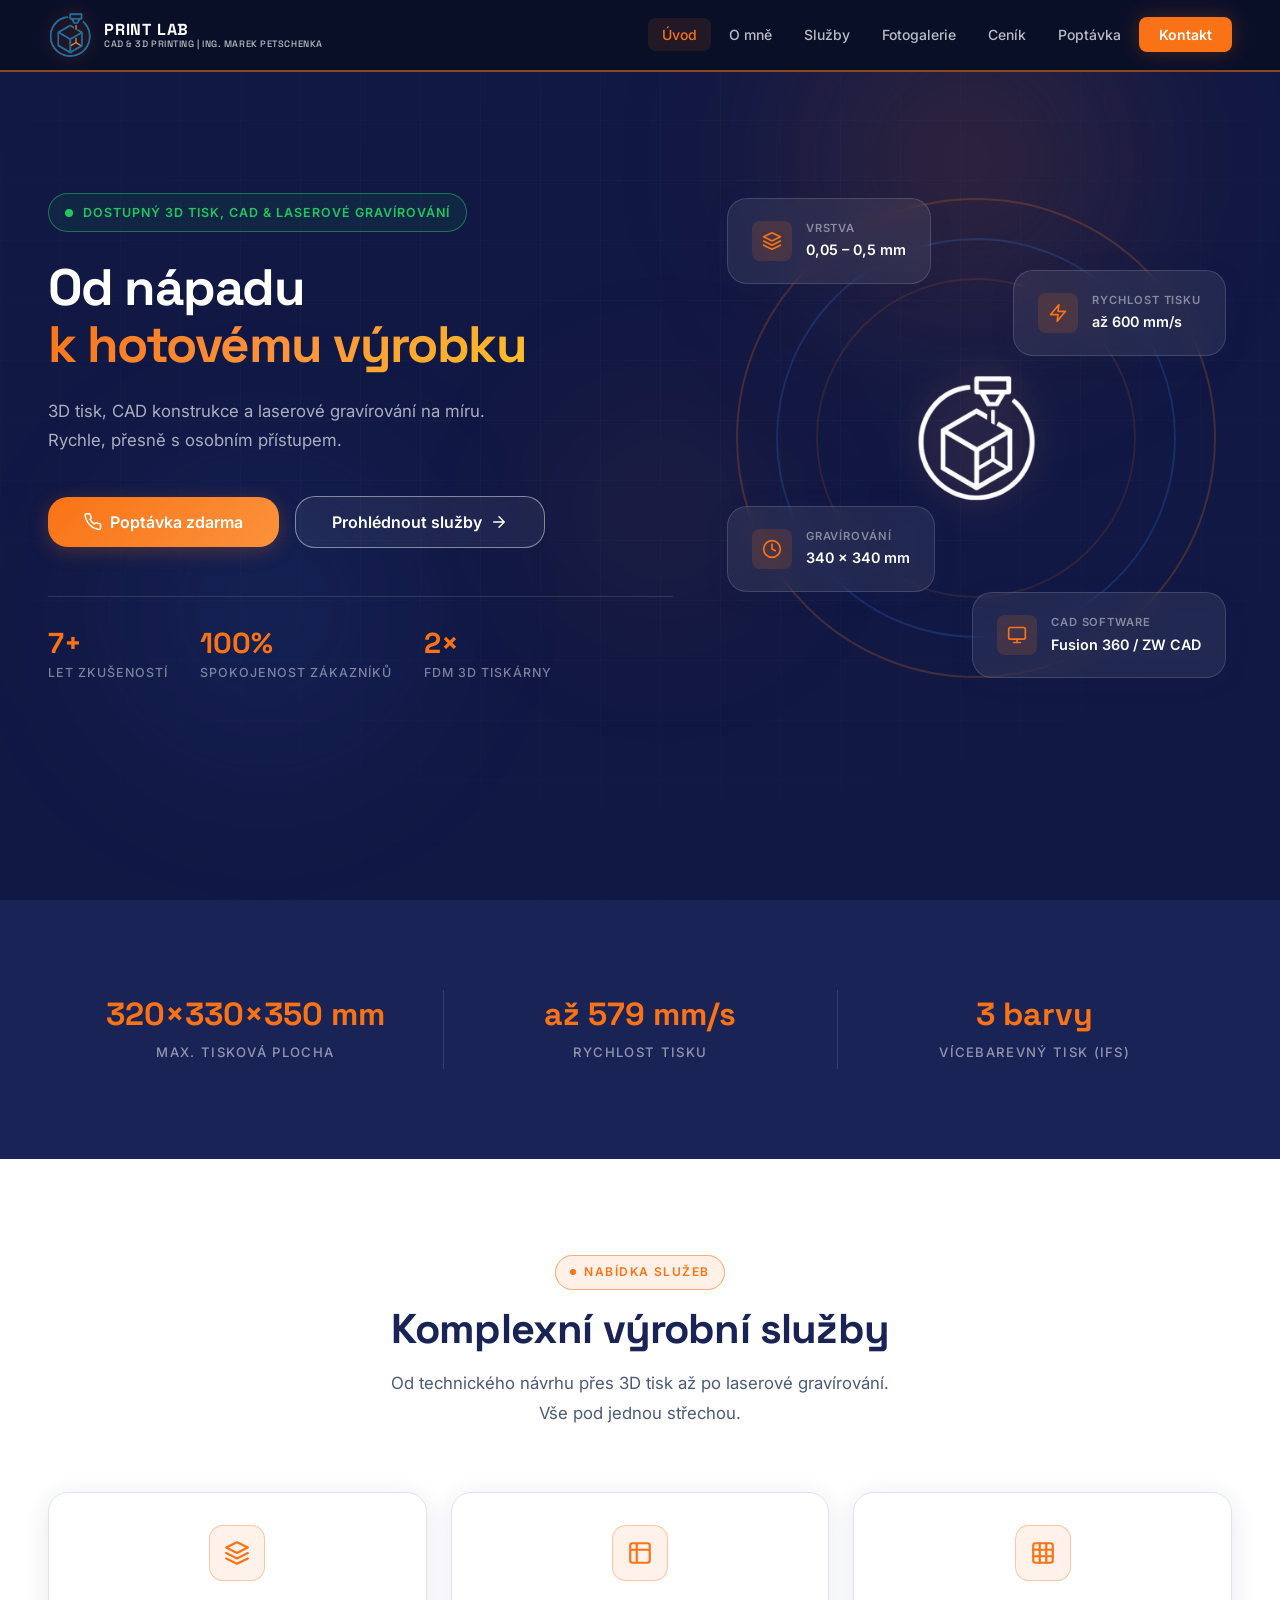
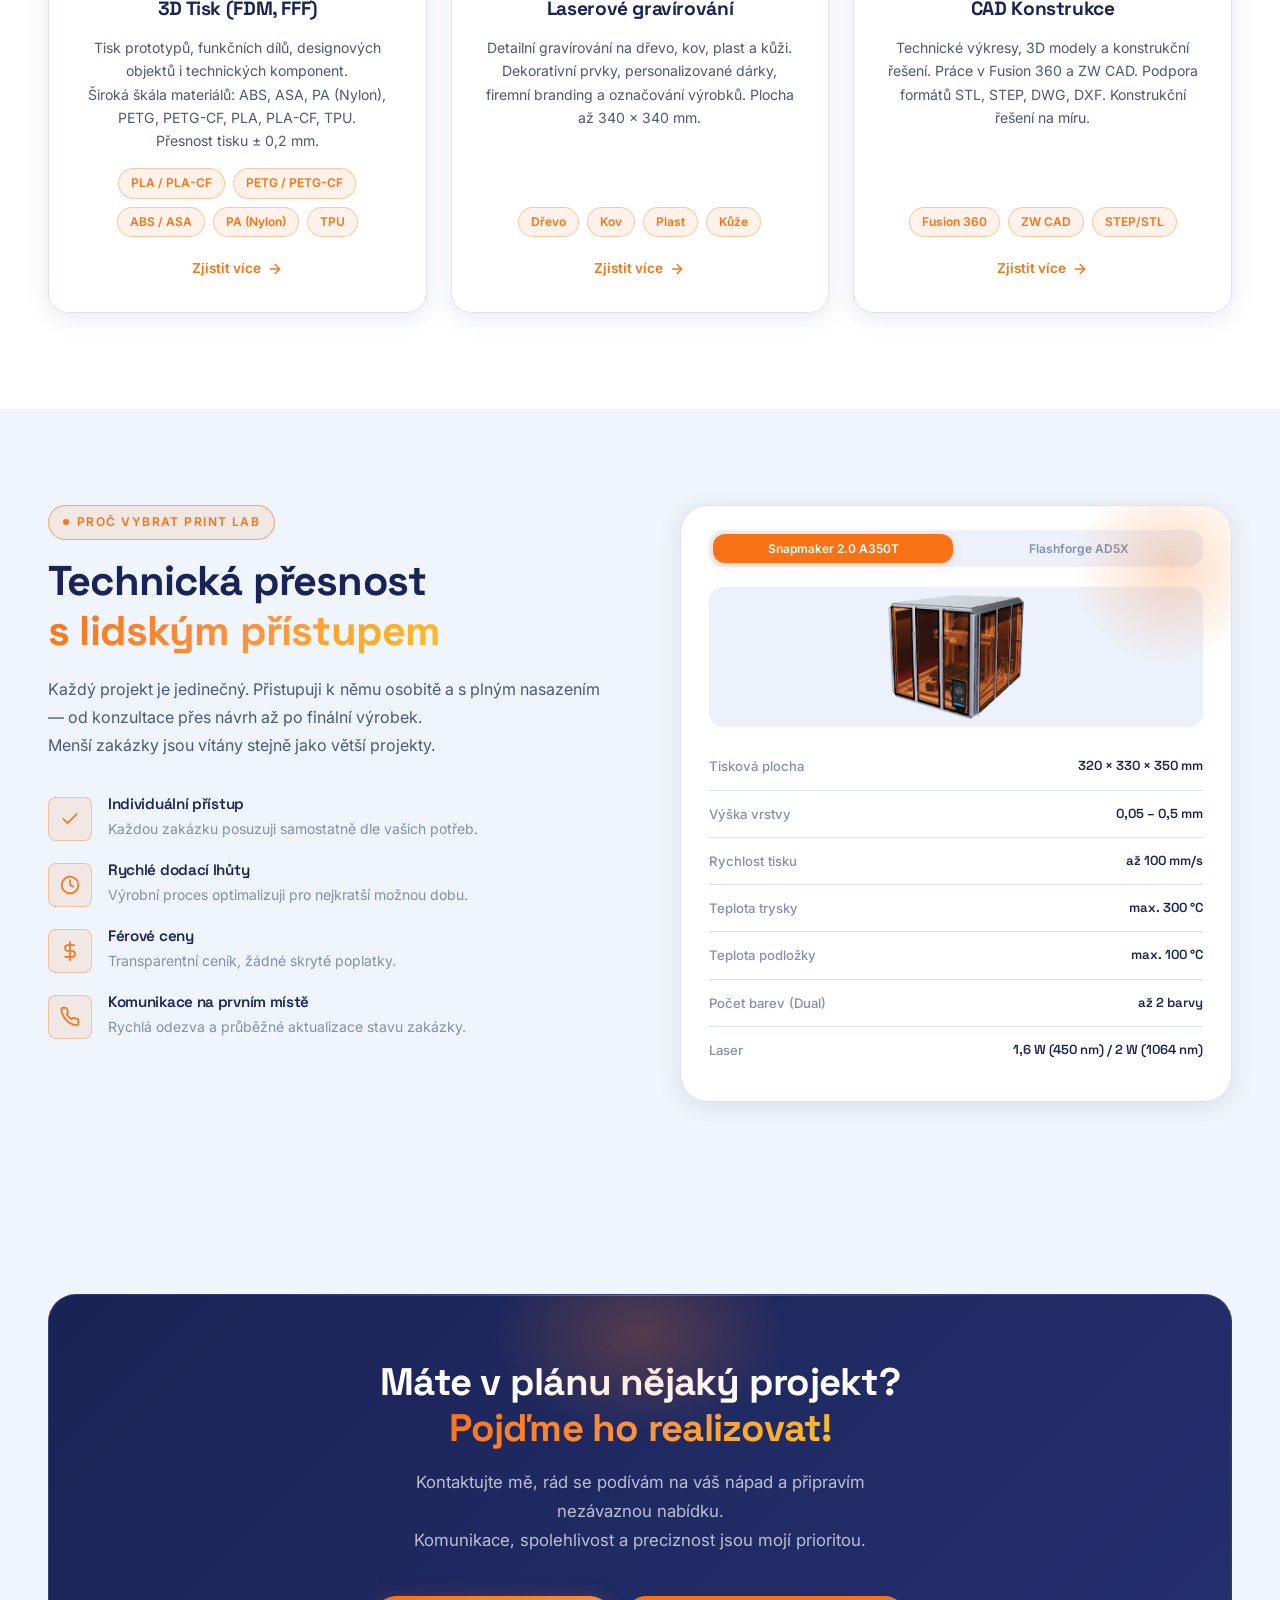
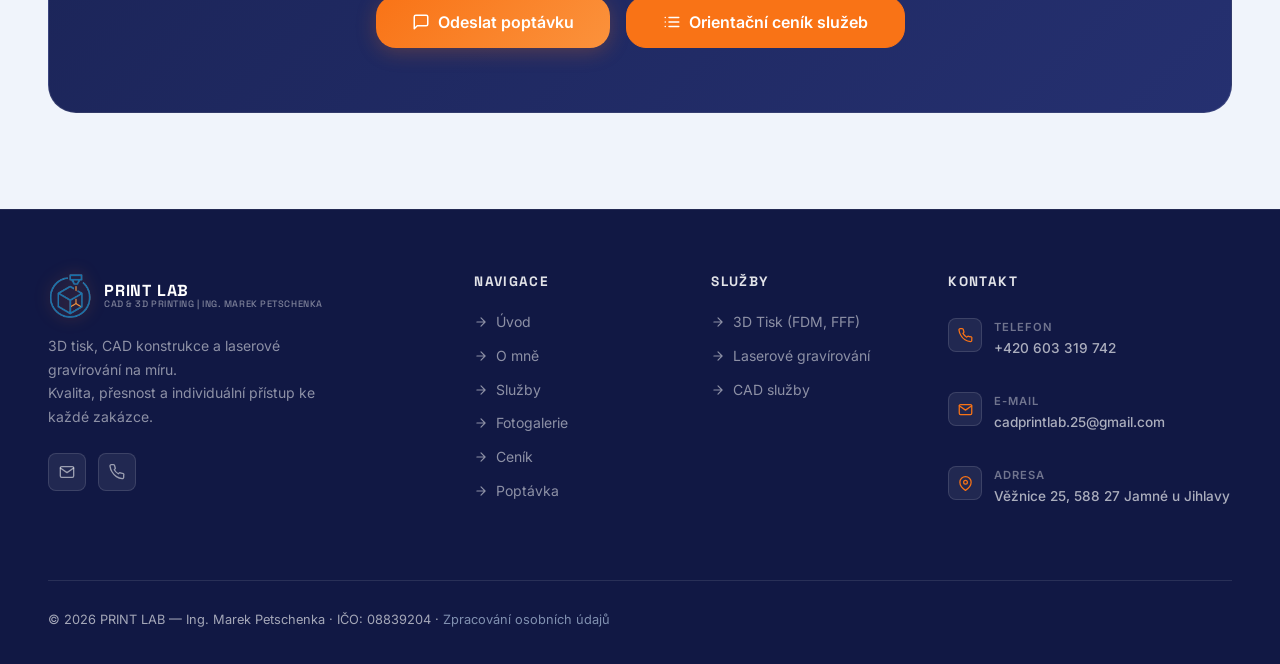
==== commit 4e28ba41: "Cache-bust cms-loader.js to fix stale gallery rendering netlify.toml caches /js/* for 1 year as immu" ====
--- a/index.html
+++ b/index.html
@@ -533,7 +533,7 @@
 </footer>
 
 <script src="js/main.js?v=4"></script>
-  <script src="js/cms-loader.js"></script>
+  <script src="js/cms-loader.js?v=2"></script>
 
   <!-- Netlify Identity Widget — zpracuje odkaz z pozvánkového e-mailu -->
   <script src="https://identity.netlify.com/v1/netlify-identity-widget.js" crossorigin="anonymous"></script>
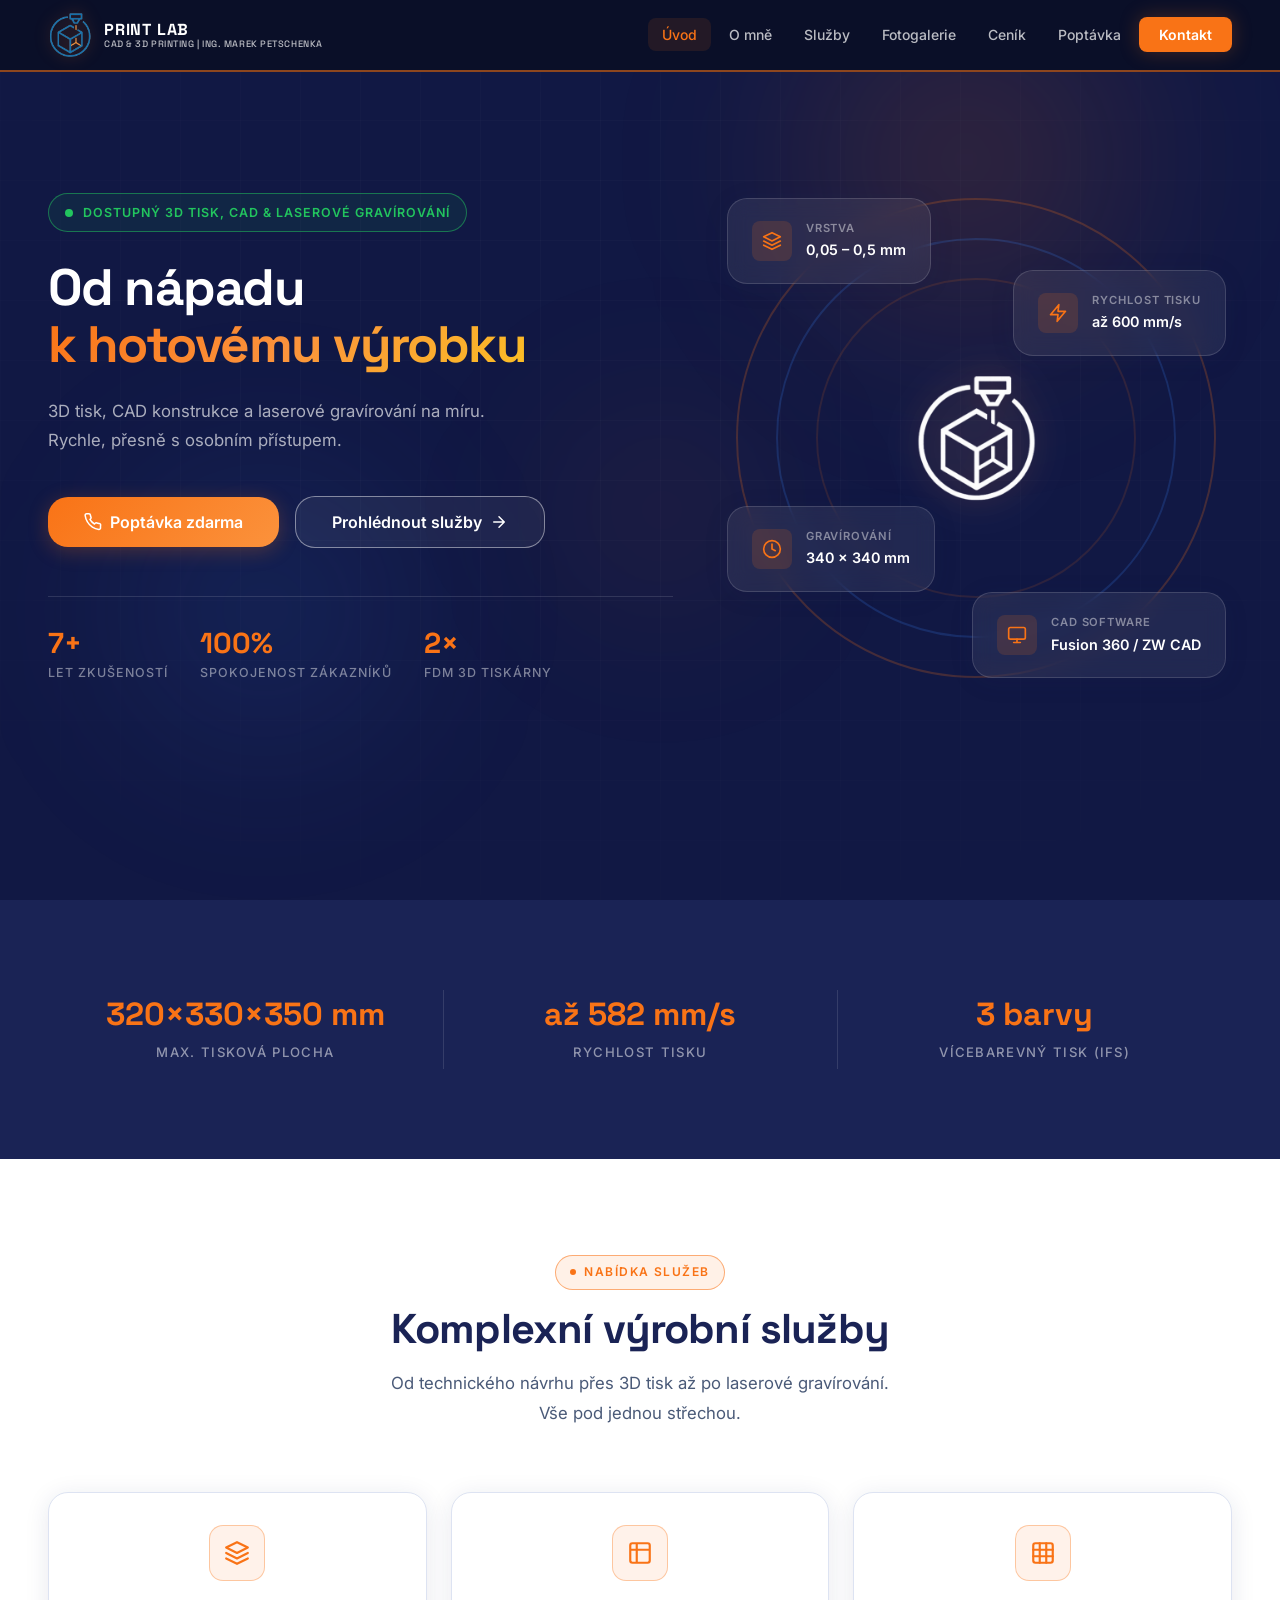
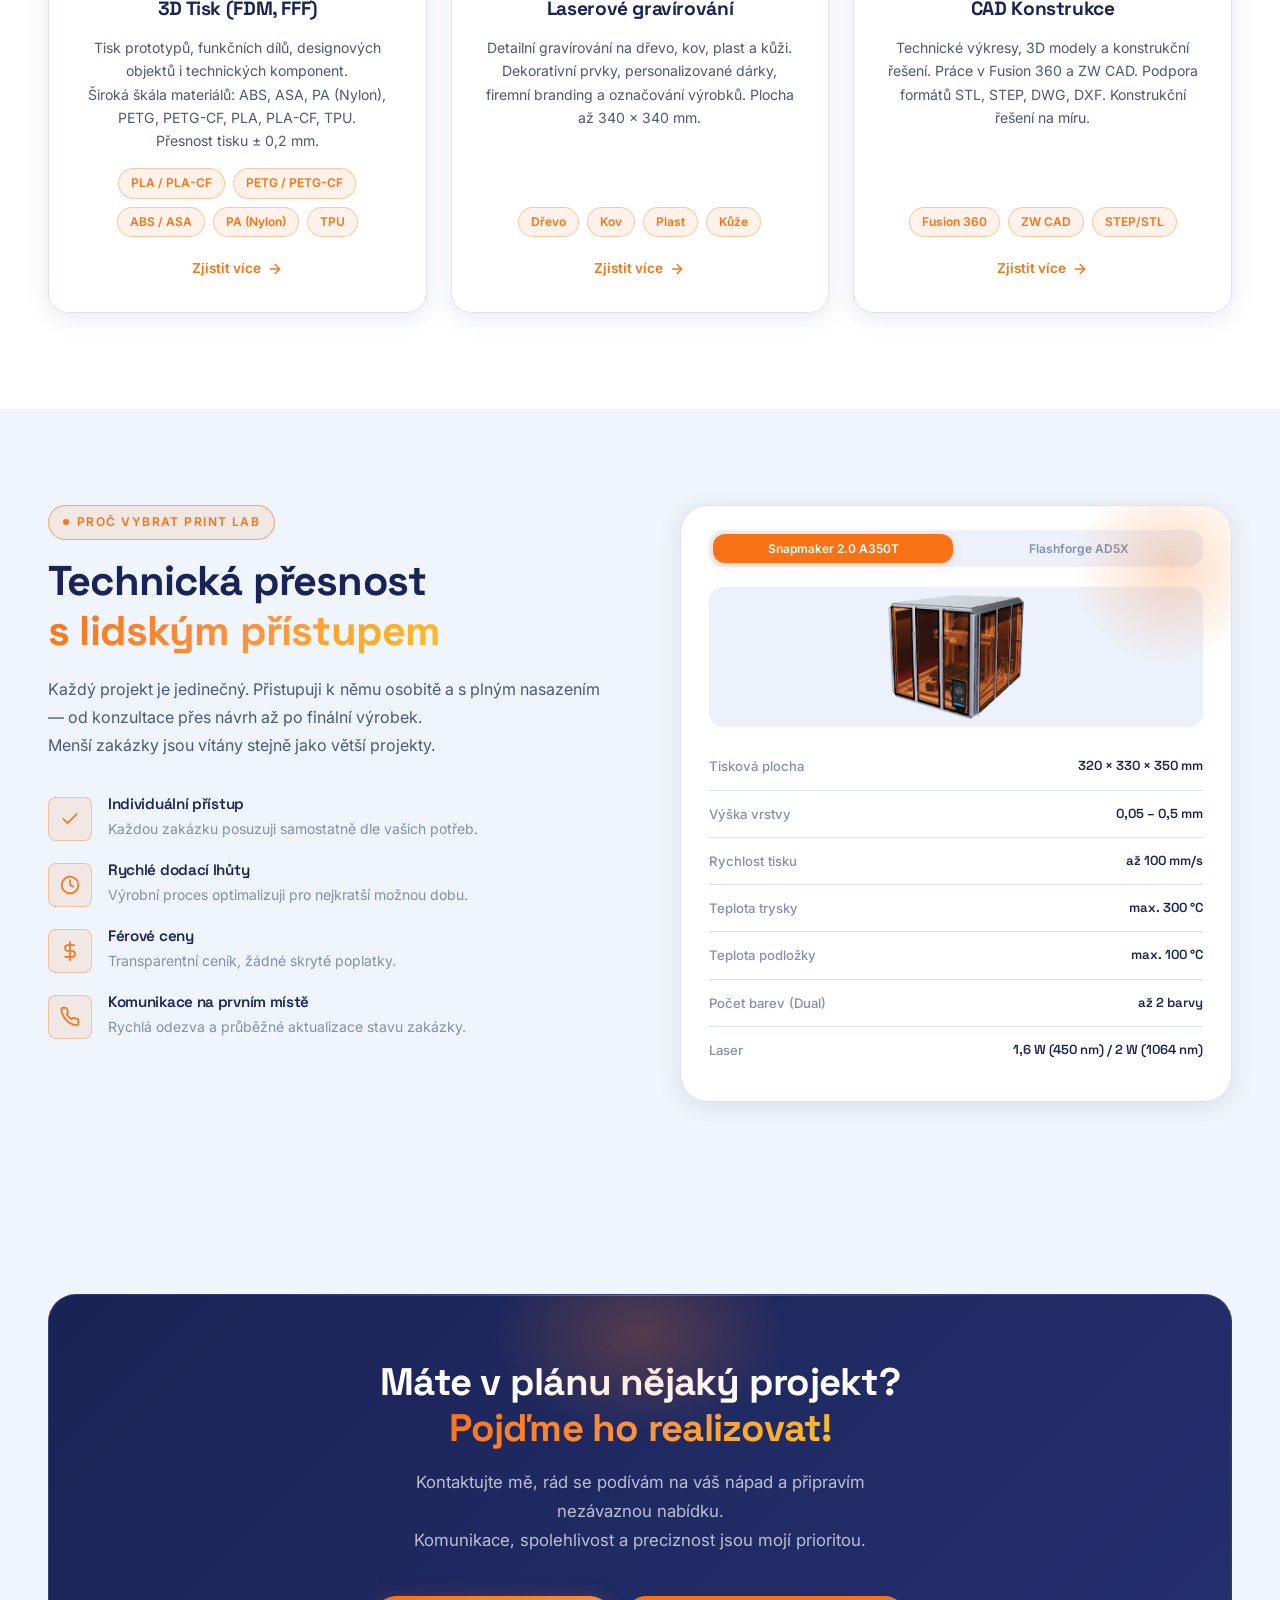
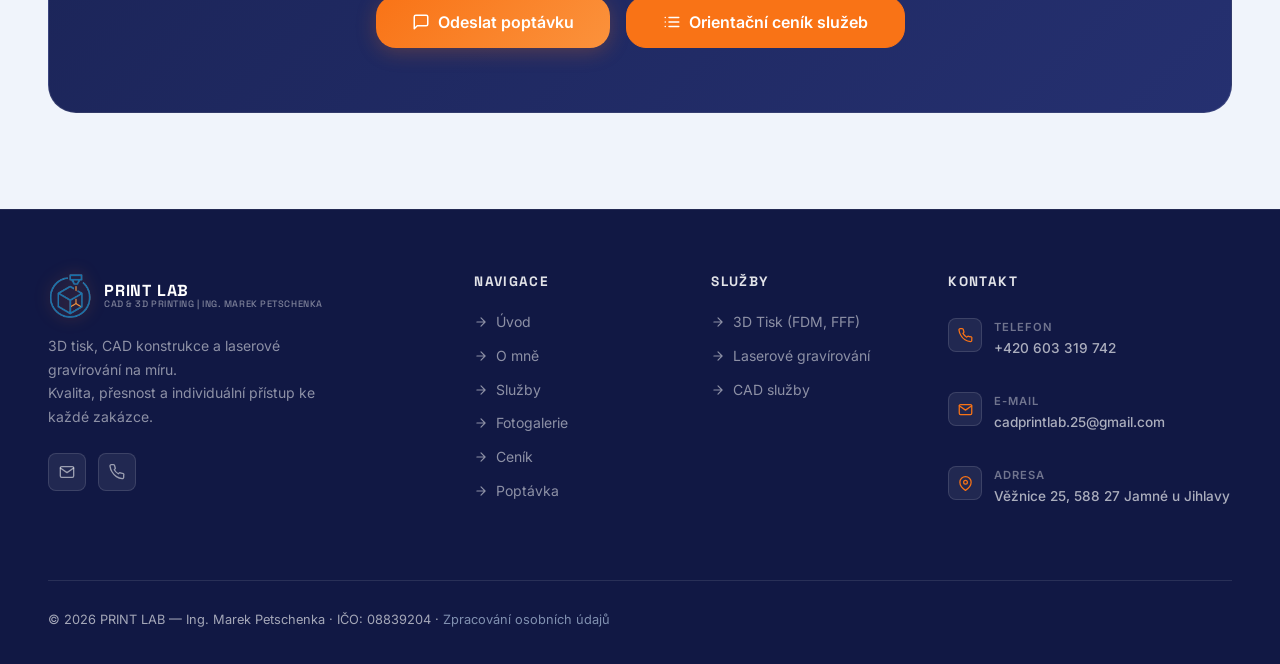
==== commit fe408290: "Fix gallery filter buttons and bump JS cache versions Gallery filter buttons (Vse/3D Tisk/Gravirovan" ====
--- a/index.html
+++ b/index.html
@@ -532,8 +532,8 @@
   </div>
 </footer>
 
-<script src="js/main.js?v=4"></script>
-  <script src="js/cms-loader.js?v=2"></script>
+<script src="js/main.js?v=5"></script>
+  <script src="js/cms-loader.js?v=3"></script>
 
   <!-- Netlify Identity Widget — zpracuje odkaz z pozvánkového e-mailu -->
   <script src="https://identity.netlify.com/v1/netlify-identity-widget.js" crossorigin="anonymous"></script>
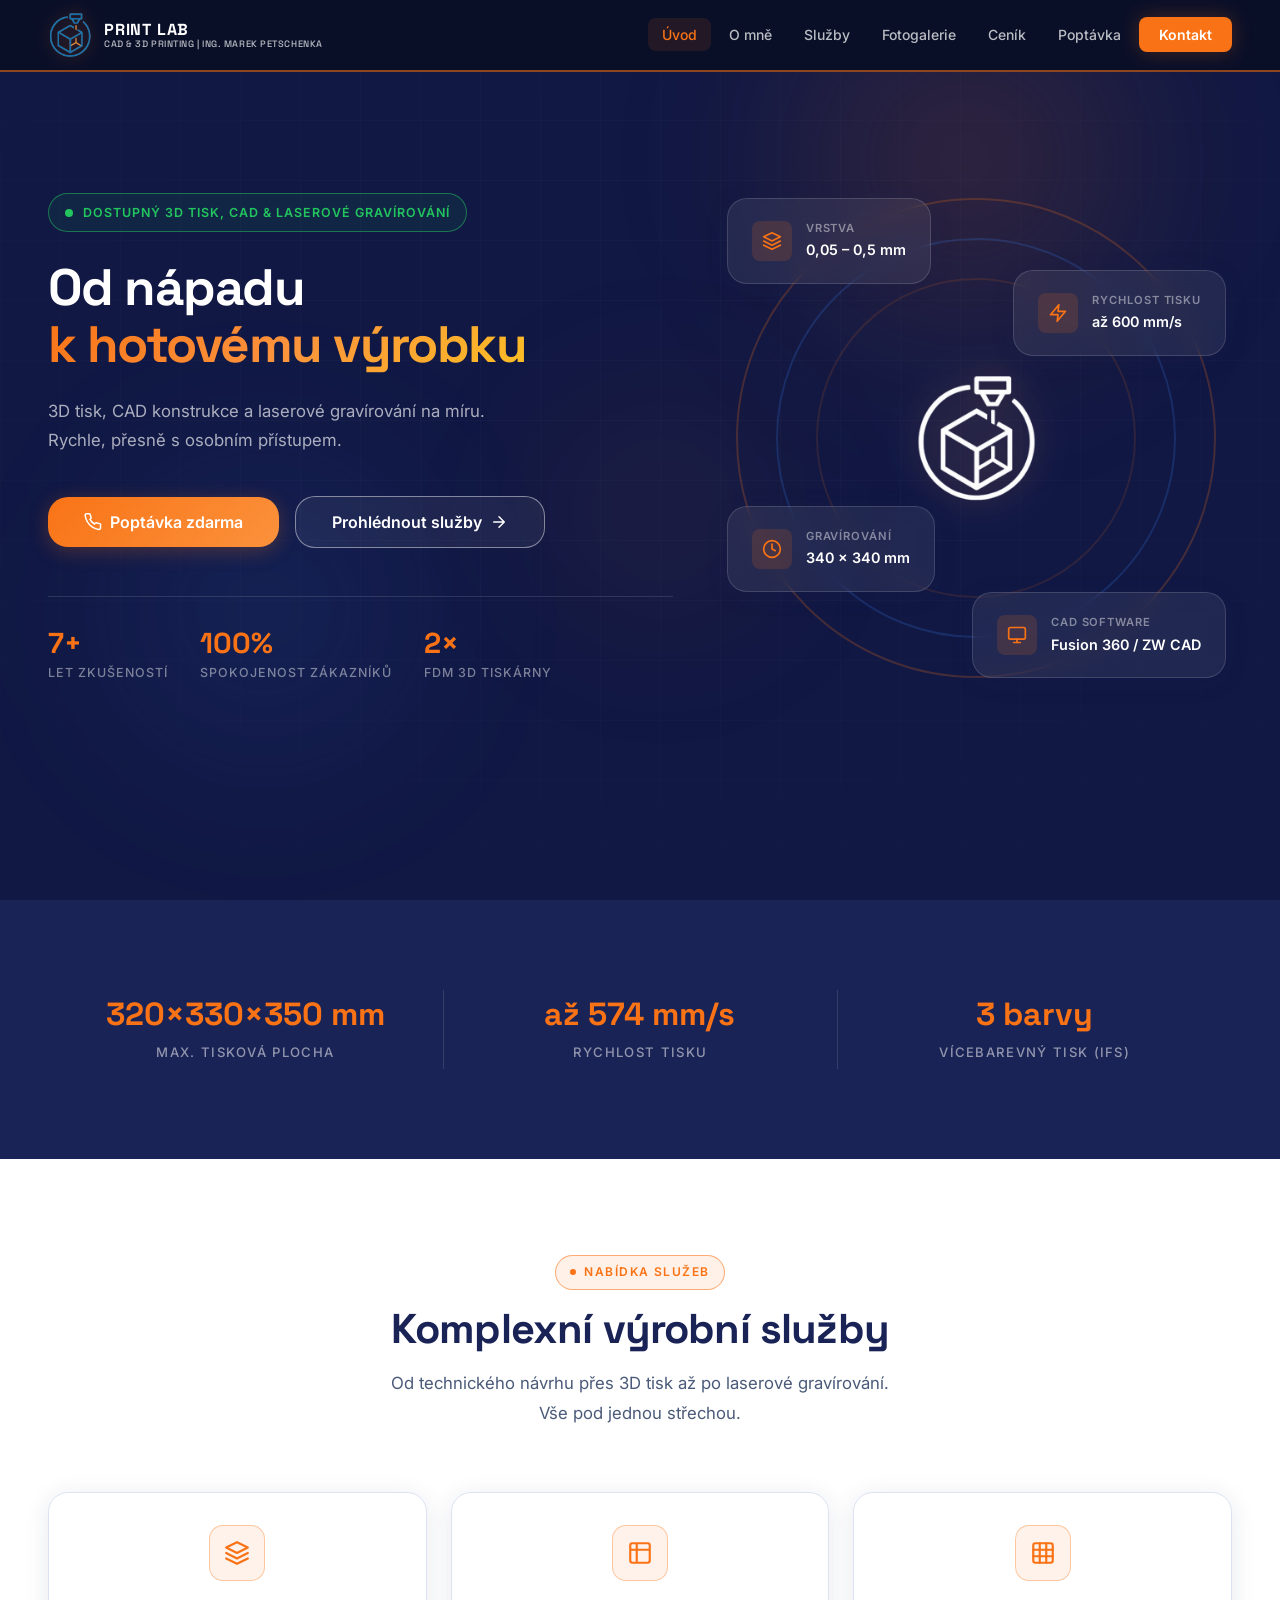
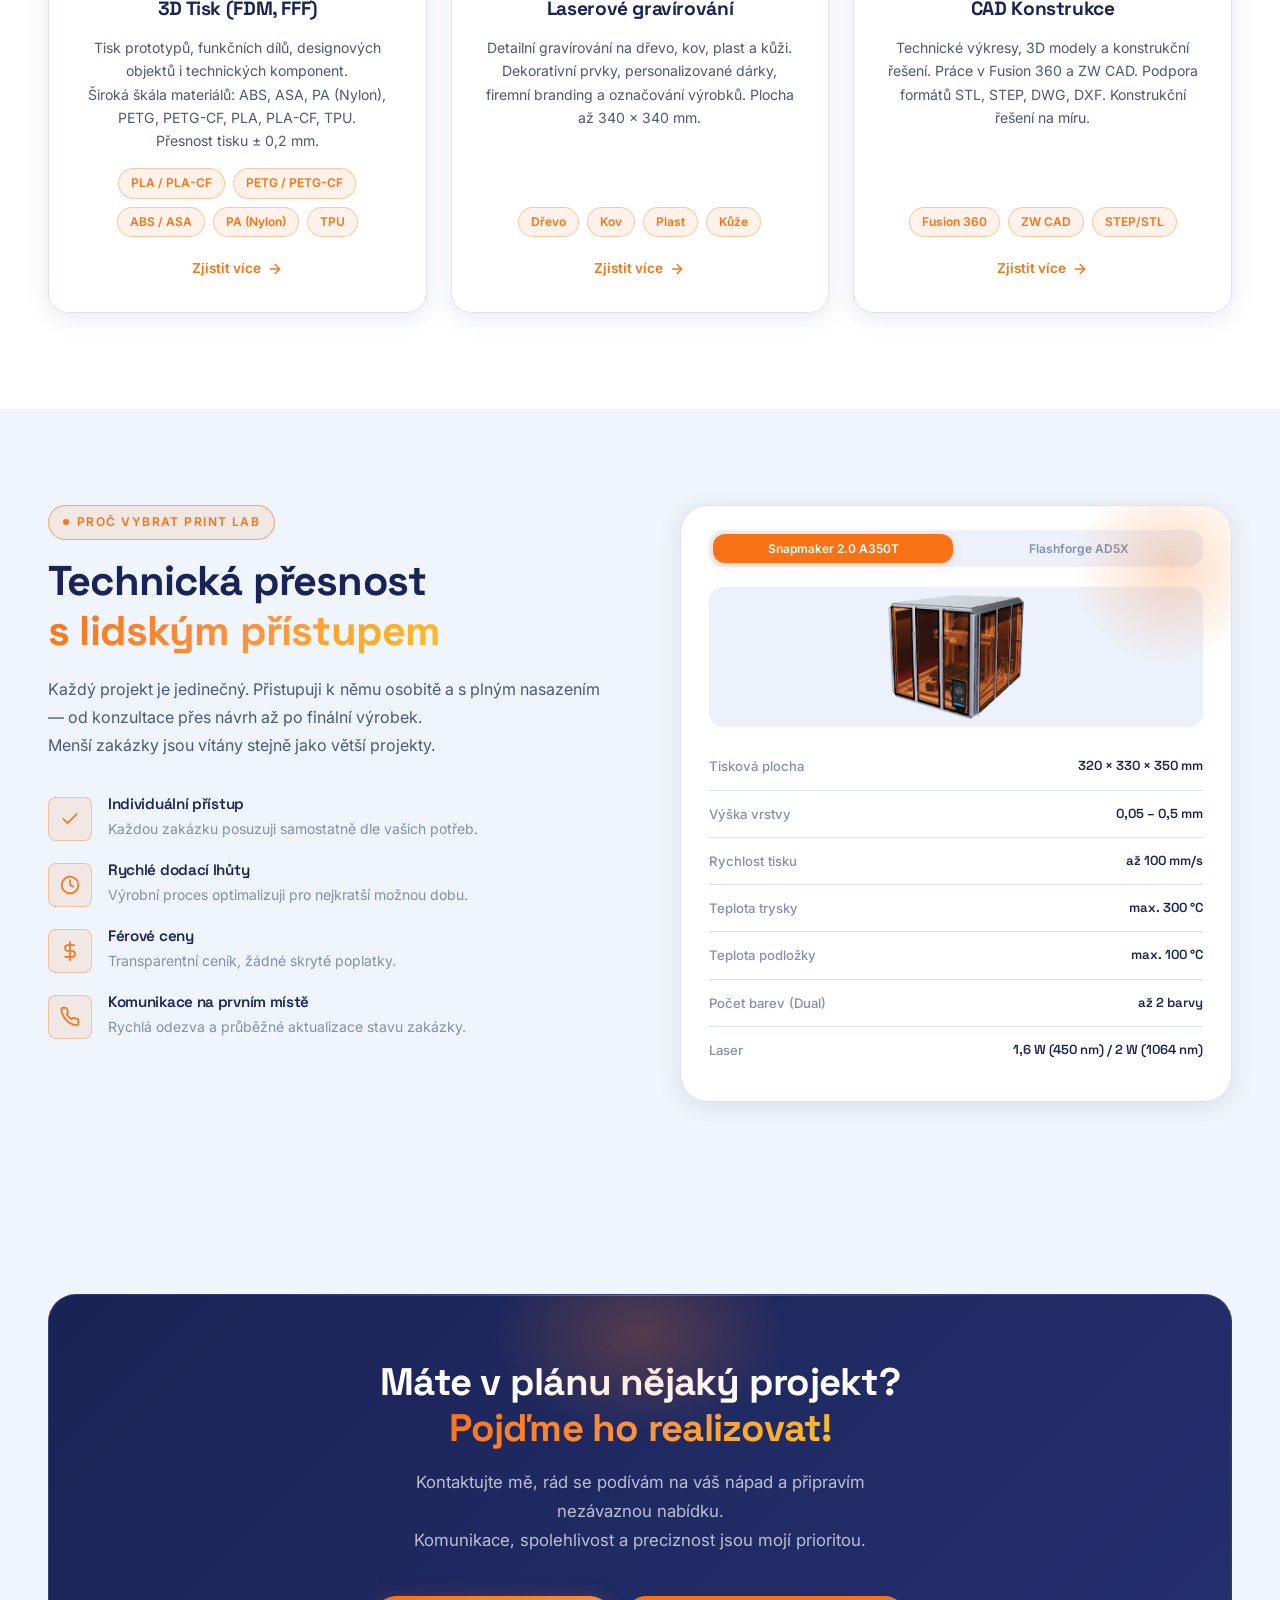
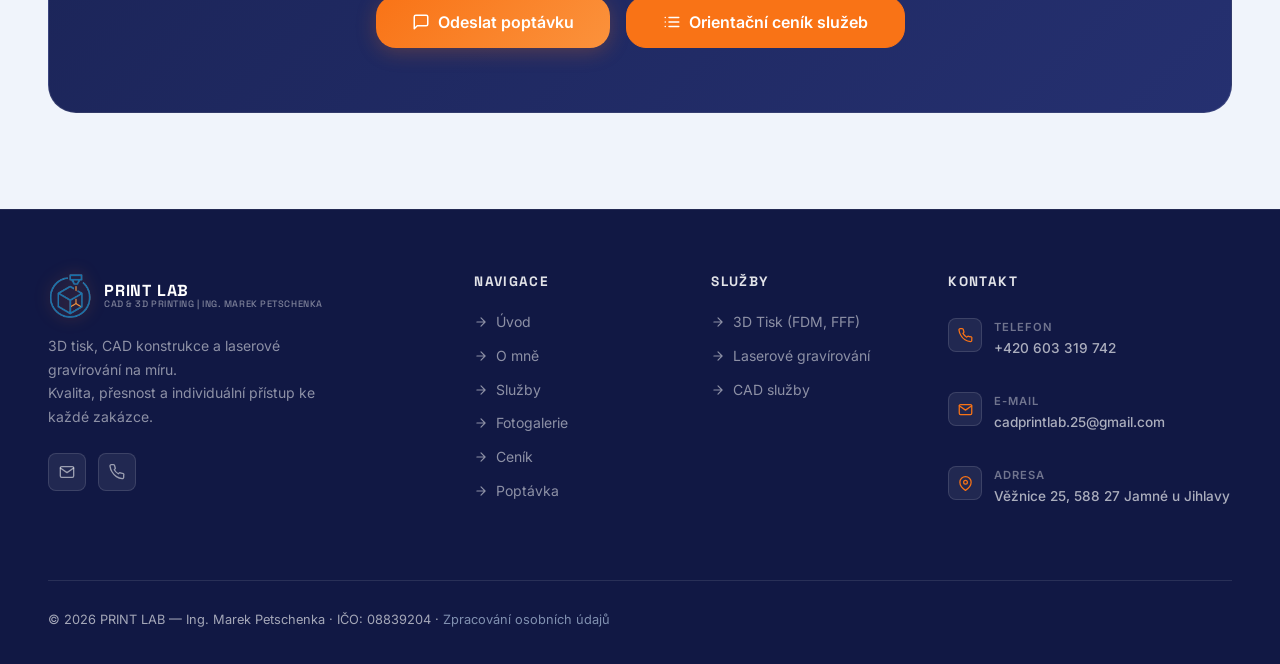
==== commit e5b17bd1: "Speed up gallery loading by parallelizing JSON fetches loadGallery() awaited each of the 15 data/gal" ====
--- a/index.html
+++ b/index.html
@@ -533,7 +533,7 @@
 </footer>
 
 <script src="js/main.js?v=5"></script>
-  <script src="js/cms-loader.js?v=3"></script>
+  <script src="js/cms-loader.js?v=4"></script>
 
   <!-- Netlify Identity Widget — zpracuje odkaz z pozvánkového e-mailu -->
   <script src="https://identity.netlify.com/v1/netlify-identity-widget.js" crossorigin="anonymous"></script>
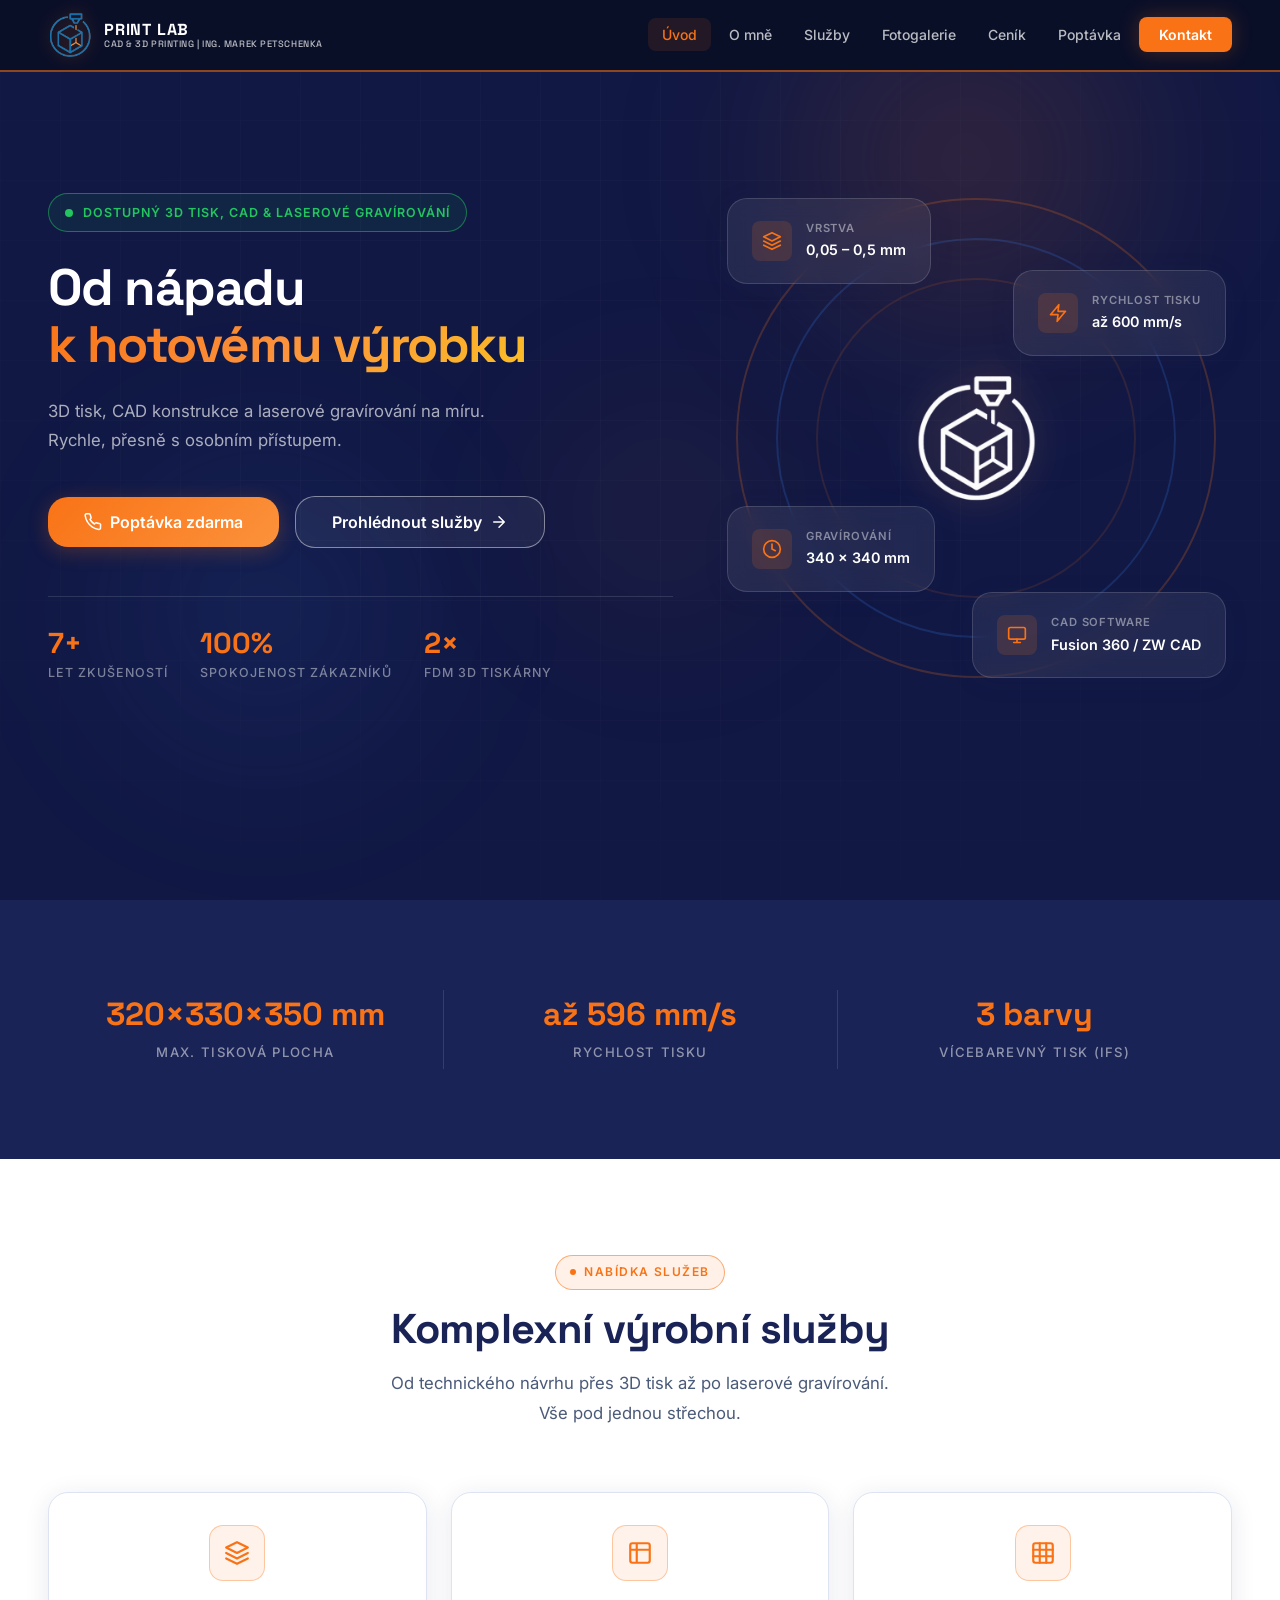
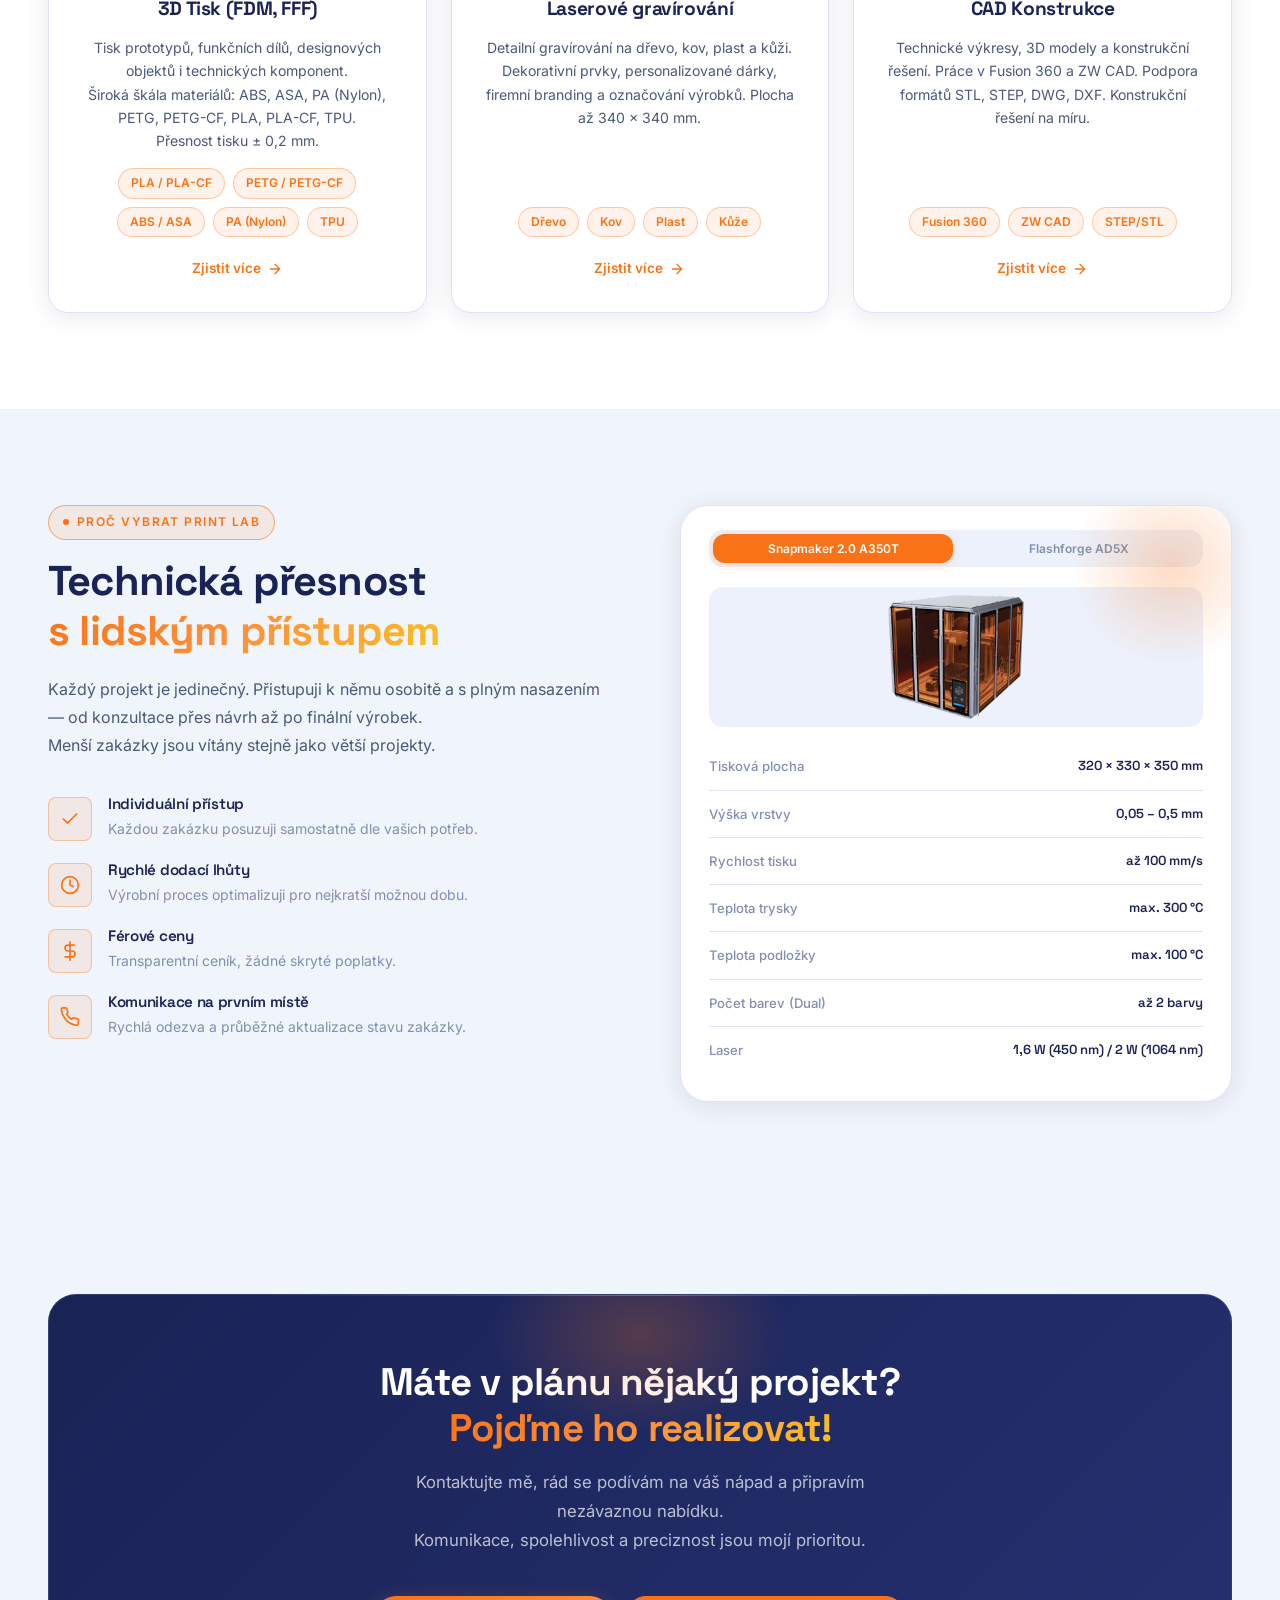
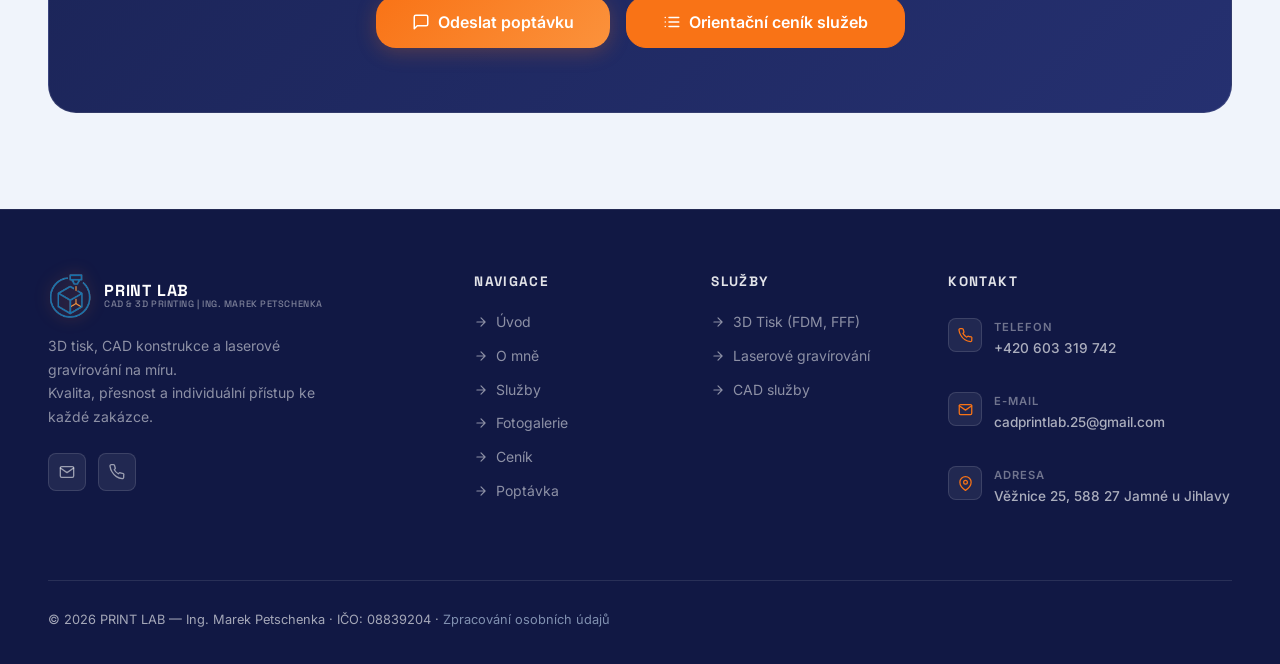
==== commit 0c85292c: "Optimize site performance, fix map colors, add lightbox/reviews/calculator Performance: - Compress/r" ====
--- a/index.html
+++ b/index.html
@@ -10,12 +10,13 @@
   <meta property="og:url" content="https://print-lab.netlify.app/">
   <meta property="og:title" content="PRINT LAB — 3D Tisk, Gravírování &amp; CAD">
   <meta property="og:description" content="Zakázkový 3D tisk, laserové gravírování a CAD konstrukce. Ing. Marek Petschenka, Věžnice u Jihlavy.">
-  <meta property="og:image" content="https://print-lab.netlify.app/img/og-image.jpg">
+  <meta property="og:image" content="https://print-lab.netlify.app/img/snapmaker.jpg">
   <meta property="og:locale" content="cs_CZ">
   <meta name="twitter:card" content="summary_large_image">
   <link rel="canonical" href="https://print-lab.netlify.app/">
   <link rel="manifest" href="manifest.json">
-  <link rel="stylesheet" href="css/style.css">
+  <link rel="stylesheet" href="css/style.css?v=2">
+  <link rel="preconnect" href="https://identity.netlify.com">
   <script type="application/ld+json">
   {
     "@context": "https://schema.org",
@@ -397,6 +398,18 @@
 
 <!-- EQUIPMENT section removed — replaced by printer panel in features section -->
 
+<!-- ===================== REFERENCE ===================== -->
+<section class="reviews-section" data-cms="reviews-section" style="display:none;padding:var(--section-py) 0;">
+  <div class="container">
+    <div class="section-header reveal">
+      <span class="section-label section-label-pulse">Reference</span>
+      <h2 class="section-title">Co říkají <span class="gradient-text">zákazníci</span></h2>
+      <p class="section-desc">Zpětná vazba od lidí, pro které jsem už něco vyrobil.</p>
+    </div>
+    <div class="reviews-grid" data-cms="reviews-grid"></div>
+  </div>
+</section>
+
 <!-- ===================== CTA SECTION ===================== -->
 <section class="cta-section">
   <div class="container">
@@ -533,7 +546,7 @@
 </footer>
 
 <script src="js/main.js?v=5"></script>
-  <script src="js/cms-loader.js?v=4"></script>
+  <script src="js/cms-loader.js?v=6"></script>
 
   <!-- Netlify Identity Widget — zpracuje odkaz z pozvánkového e-mailu -->
   <script src="https://identity.netlify.com/v1/netlify-identity-widget.js" crossorigin="anonymous"></script>
--- a/css/style.css
+++ b/css/style.css
@@ -1014,159 +1014,6 @@
   font-family: var(--font-display);
 }
 
-.spec-bar-wrap {
-  display: flex;
-  flex-direction: column;
-  gap: 12px;
-  margin-top: 24px;
-}
-
-.spec-bar-item {}
-
-.spec-bar-label {
-  display: flex;
-  justify-content: space-between;
-  font-size: 0.78rem;
-  color: var(--text-muted);
-  margin-bottom: 6px;
-  font-weight: 500;
-}
-
-.spec-bar-track {
-  height: 6px;
-  background: var(--border);
-  border-radius: var(--r-full);
-  overflow: hidden;
-}
-
-.spec-bar-fill {
-  height: 100%;
-  border-radius: var(--r-full);
-  background: linear-gradient(90deg, var(--accent), var(--accent-light));
-  transition: width 1.2s cubic-bezier(0.4,0,0.2,1);
-}
-
-.spec-bar-fill.blue {
-  background: linear-gradient(90deg, var(--blue), #60a5fa);
-}
-
-/* =====================
-   EQUIPMENT SECTION
-   ===================== */
-.equipment-section {
-  background: var(--bg-secondary);
-}
-
-.equipment-grid {
-  display: grid;
-  grid-template-columns: repeat(2, 1fr);
-  gap: 28px;
-}
-
-.equipment-card {
-  background: var(--bg-card);
-  border: 1px solid var(--border);
-  border-radius: var(--r-xl);
-  overflow: hidden;
-  transition: var(--t-slow);
-}
-
-.equipment-card:hover {
-  border-color: var(--accent-border);
-  box-shadow: var(--shadow-hover);
-  transform: translateY(-4px);
-}
-
-.equipment-header {
-  padding: 28px 32px 20px;
-  background: linear-gradient(135deg, var(--bg-secondary), var(--bg-card));
-  border-bottom: 1px solid var(--border);
-  display: flex;
-  align-items: flex-start;
-  gap: 20px;
-}
-
-.equipment-icon {
-  width: 52px; height: 52px;
-  background: var(--accent-subtle);
-  border: 1px solid var(--accent-border);
-  border-radius: var(--r);
-  display: flex; align-items: center; justify-content: center;
-  color: var(--accent);
-  flex-shrink: 0;
-}
-
-.equipment-icon svg { width: 24px; height: 24px; }
-
-.equipment-name {
-  font-size: 1.1rem;
-  font-weight: 700;
-  color: var(--text-primary);
-  margin-bottom: 4px;
-}
-
-.equipment-type {
-  font-size: 0.78rem;
-  color: var(--text-muted);
-  font-weight: 500;
-  text-transform: uppercase;
-  letter-spacing: 0.08em;
-}
-
-.equipment-body {
-  padding: 24px 32px;
-}
-
-.equipment-specs {
-  display: flex;
-  flex-direction: column;
-  gap: 10px;
-}
-
-.equip-spec {
-  display: flex;
-  gap: 12px;
-  align-items: flex-start;
-  font-size: 0.875rem;
-}
-
-.equip-spec-dot {
-  width: 6px; height: 6px;
-  background: var(--accent);
-  border-radius: 50%;
-  margin-top: 7px;
-  flex-shrink: 0;
-}
-
-.equip-spec-label { color: var(--text-muted); flex-shrink: 0; min-width: 120px; }
-.equip-spec-val   { color: var(--text-primary); font-weight: 500; }
-
-.equipment-materials {
-  display: flex;
-  flex-wrap: wrap;
-  gap: 8px;
-  margin-top: 20px;
-  padding-top: 20px;
-  border-top: 1px solid var(--border);
-}
-
-.material-tag {
-  padding: 4px 12px;
-  border-radius: var(--r-full);
-  font-size: 0.75rem;
-  font-weight: 600;
-  background: var(--bg-secondary);
-  color: var(--text-secondary);
-  border: 1px solid var(--border);
-  transition: var(--t);
-}
-
-.material-tag:hover,
-.equipment-card:hover .material-tag {
-  border-color: var(--accent-border);
-  color: var(--accent);
-  background: var(--accent-subtle);
-}
 
 /* =====================
    STATS / COUNTER
@@ -1982,21 +1829,6 @@
   transform: scale(1.02);
 }
 
-.gallery-placeholder {
-  width: 100%;
-  display: flex;
-  flex-direction: column;
-  align-items: center;
-  justify-content: center;
-  gap: 12px;
-  background: linear-gradient(135deg, var(--bg-secondary), var(--bg-card));
-  color: var(--text-muted);
-  padding: 48px 24px;
-}
-
-.gallery-placeholder svg { width: 48px; height: 48px; opacity: 0.3; }
-.gallery-placeholder span { font-size: 0.8rem; color: var(--text-muted); }
-
 .gallery-overlay {
   position: absolute;
   inset: 0;
@@ -2593,7 +2425,6 @@
   .menu-toggle { display: flex; }
 
   .services-grid      { grid-template-columns: 1fr; }
-  .equipment-grid     { grid-template-columns: 1fr; }
   .values-grid        { grid-template-columns: 1fr; }
   .grid-2, .grid-3, .grid-4 { grid-template-columns: 1fr; }
   .form-row           { grid-template-columns: 1fr; }
@@ -2841,11 +2672,6 @@
   color: var(--text-secondary);
 }
 
-/* ── SPEC BAR TRACK on light */
-.spec-bar-track {
-  background: var(--border);
-}
-
 /* ── HERO orb colors adjusted for navy bg */
 .hero-orb-1 {
   background: radial-gradient(circle, rgba(249,115,22,0.18) 0%, transparent 70%);
@@ -3046,3 +2872,256 @@
 .about-text h2 {
   color: var(--text-primary);
 }
+
+/* =====================
+   LIGHTBOX (fotogalerie)
+   ===================== */
+.lightbox {
+  position: fixed;
+  inset: 0;
+  z-index: 1000;
+  display: none;
+  align-items: center;
+  justify-content: center;
+  background: rgba(10,15,40,0.94);
+  padding: 64px 24px;
+  opacity: 0;
+  transition: opacity 0.25s ease;
+}
+
+.lightbox.active {
+  display: flex;
+  opacity: 1;
+}
+
+.lightbox-content {
+  display: flex;
+  flex-direction: column;
+  align-items: center;
+  max-width: 90vw;
+  max-height: 88vh;
+}
+
+.lightbox-img {
+  max-width: 90vw;
+  max-height: 78vh;
+  display: block;
+  border-radius: var(--r-lg);
+  box-shadow: 0 24px 64px rgba(0,0,0,0.5);
+}
+
+.lightbox-caption {
+  margin-top: 18px;
+  color: #fff;
+  font-size: 0.9rem;
+  font-weight: 600;
+  text-align: center;
+}
+
+.lightbox-close,
+.lightbox-prev,
+.lightbox-next {
+  position: fixed;
+  display: flex;
+  align-items: center;
+  justify-content: center;
+  width: 44px;
+  height: 44px;
+  border-radius: 50%;
+  background: rgba(255,255,255,0.08);
+  border: 1px solid rgba(255,255,255,0.15);
+  color: #fff;
+  cursor: pointer;
+  transition: var(--t);
+}
+
+.lightbox-close svg,
+.lightbox-prev svg,
+.lightbox-next svg { width: 20px; height: 20px; }
+
+.lightbox-close:hover,
+.lightbox-prev:hover,
+.lightbox-next:hover {
+  background: var(--accent);
+  border-color: var(--accent);
+}
+
+.lightbox-close { top: 24px; right: 24px; }
+.lightbox-prev  { left: 24px; top: 50%; transform: translateY(-50%); }
+.lightbox-next  { right: 24px; top: 50%; transform: translateY(-50%); }
+
+@media (max-width: 640px) {
+  .lightbox-prev, .lightbox-next { width: 38px; height: 38px; }
+  .lightbox-prev { left: 10px; }
+  .lightbox-next { right: 10px; }
+  .lightbox-close { top: 14px; right: 14px; }
+}
+
+/* =====================
+   REFERENCE / RECENZE
+   ===================== */
+.reviews-section {
+  background: var(--bg-secondary);
+}
+
+.reviews-grid {
+  display: grid;
+  grid-template-columns: repeat(3, 1fr);
+  gap: 24px;
+}
+
+.review-card {
+  background: var(--bg-card);
+  border: 1px solid var(--border);
+  border-radius: var(--r-xl);
+  padding: 28px;
+  display: flex;
+  flex-direction: column;
+  gap: 14px;
+  transition: var(--t-slow);
+}
+
+.review-card:hover {
+  border-color: var(--accent-border);
+  box-shadow: var(--shadow-hover);
+  transform: translateY(-4px);
+}
+
+.review-stars {
+  color: var(--accent);
+  font-size: 1rem;
+  letter-spacing: 2px;
+}
+
+.review-stars .star-empty { color: var(--border); }
+
+.review-text {
+  color: var(--text-secondary);
+  font-size: 0.9rem;
+  line-height: 1.7;
+  font-style: italic;
+  flex-grow: 1;
+}
+
+.review-author {
+  display: flex;
+  align-items: center;
+  justify-content: space-between;
+  gap: 12px;
+  padding-top: 14px;
+  border-top: 1px solid var(--border);
+}
+
+.review-name {
+  font-weight: 700;
+  color: var(--text-primary);
+  font-size: 0.9rem;
+}
+
+.review-service {
+  font-size: 0.7rem;
+  font-weight: 600;
+  text-transform: uppercase;
+  letter-spacing: 0.06em;
+  color: var(--accent);
+  background: var(--accent-subtle);
+  border: 1px solid var(--accent-border);
+  padding: 3px 10px;
+  border-radius: var(--r-full);
+}
+
+@media (max-width: 900px) {
+  .reviews-grid { grid-template-columns: 1fr; }
+}
+
+/* =====================
+   KALKULAČKA ORIENTAČNÍ CENY
+   ===================== */
+.price-calculator {
+  background: var(--bg-card);
+  border: 1px solid var(--border);
+  border-radius: var(--r-xl);
+  padding: 32px;
+  margin-bottom: 40px;
+}
+
+.price-calculator-header {
+  display: flex;
+  align-items: center;
+  gap: 16px;
+  margin-bottom: 24px;
+}
+
+.price-calculator-icon {
+  width: 48px; height: 48px;
+  background: var(--accent-subtle);
+  border: 1px solid var(--accent-border);
+  border-radius: var(--r);
+  display: flex; align-items: center; justify-content: center;
+  color: var(--accent);
+  flex-shrink: 0;
+}
+
+.price-calculator-icon svg { width: 22px; height: 22px; }
+
+.price-calculator-title { font-size: 1.1rem; font-weight: 700; color: var(--text-primary); }
+.price-calculator-subtitle { font-size: 0.82rem; color: var(--text-muted); margin-top: 2px; }
+
+.calc-row {
+  display: grid;
+  grid-template-columns: 2fr 1fr;
+  gap: 16px;
+  margin-bottom: 20px;
+}
+
+.calc-field label {
+  display: block;
+  font-size: 0.8rem;
+  font-weight: 600;
+  color: var(--text-secondary);
+  margin-bottom: 8px;
+}
+
+.calc-field select,
+.calc-field input {
+  width: 100%;
+  padding: 12px 14px;
+  border-radius: var(--r);
+  border: 1px solid var(--border);
+  background: var(--bg-secondary);
+  color: var(--text-primary);
+  font-size: 0.9rem;
+  font-family: inherit;
+}
+
+.calc-field select:focus,
+.calc-field input:focus {
+  outline: none;
+  border-color: var(--accent);
+}
+
+.calc-result {
+  background: var(--accent-subtle);
+  border: 1px solid var(--accent-border);
+  border-radius: var(--r-lg);
+  padding: 18px 22px;
+  font-size: 0.9rem;
+  color: var(--text-secondary);
+}
+
+.calc-price {
+  font-family: var(--font-display);
+  font-size: 1.3rem;
+  font-weight: 700;
+  color: var(--accent);
+}
+
+.calc-disclaimer {
+  font-size: 0.78rem;
+  color: var(--text-muted);
+  margin-top: 12px;
+}
+
+@media (max-width: 640px) {
+  .calc-row { grid-template-columns: 1fr; }
+}
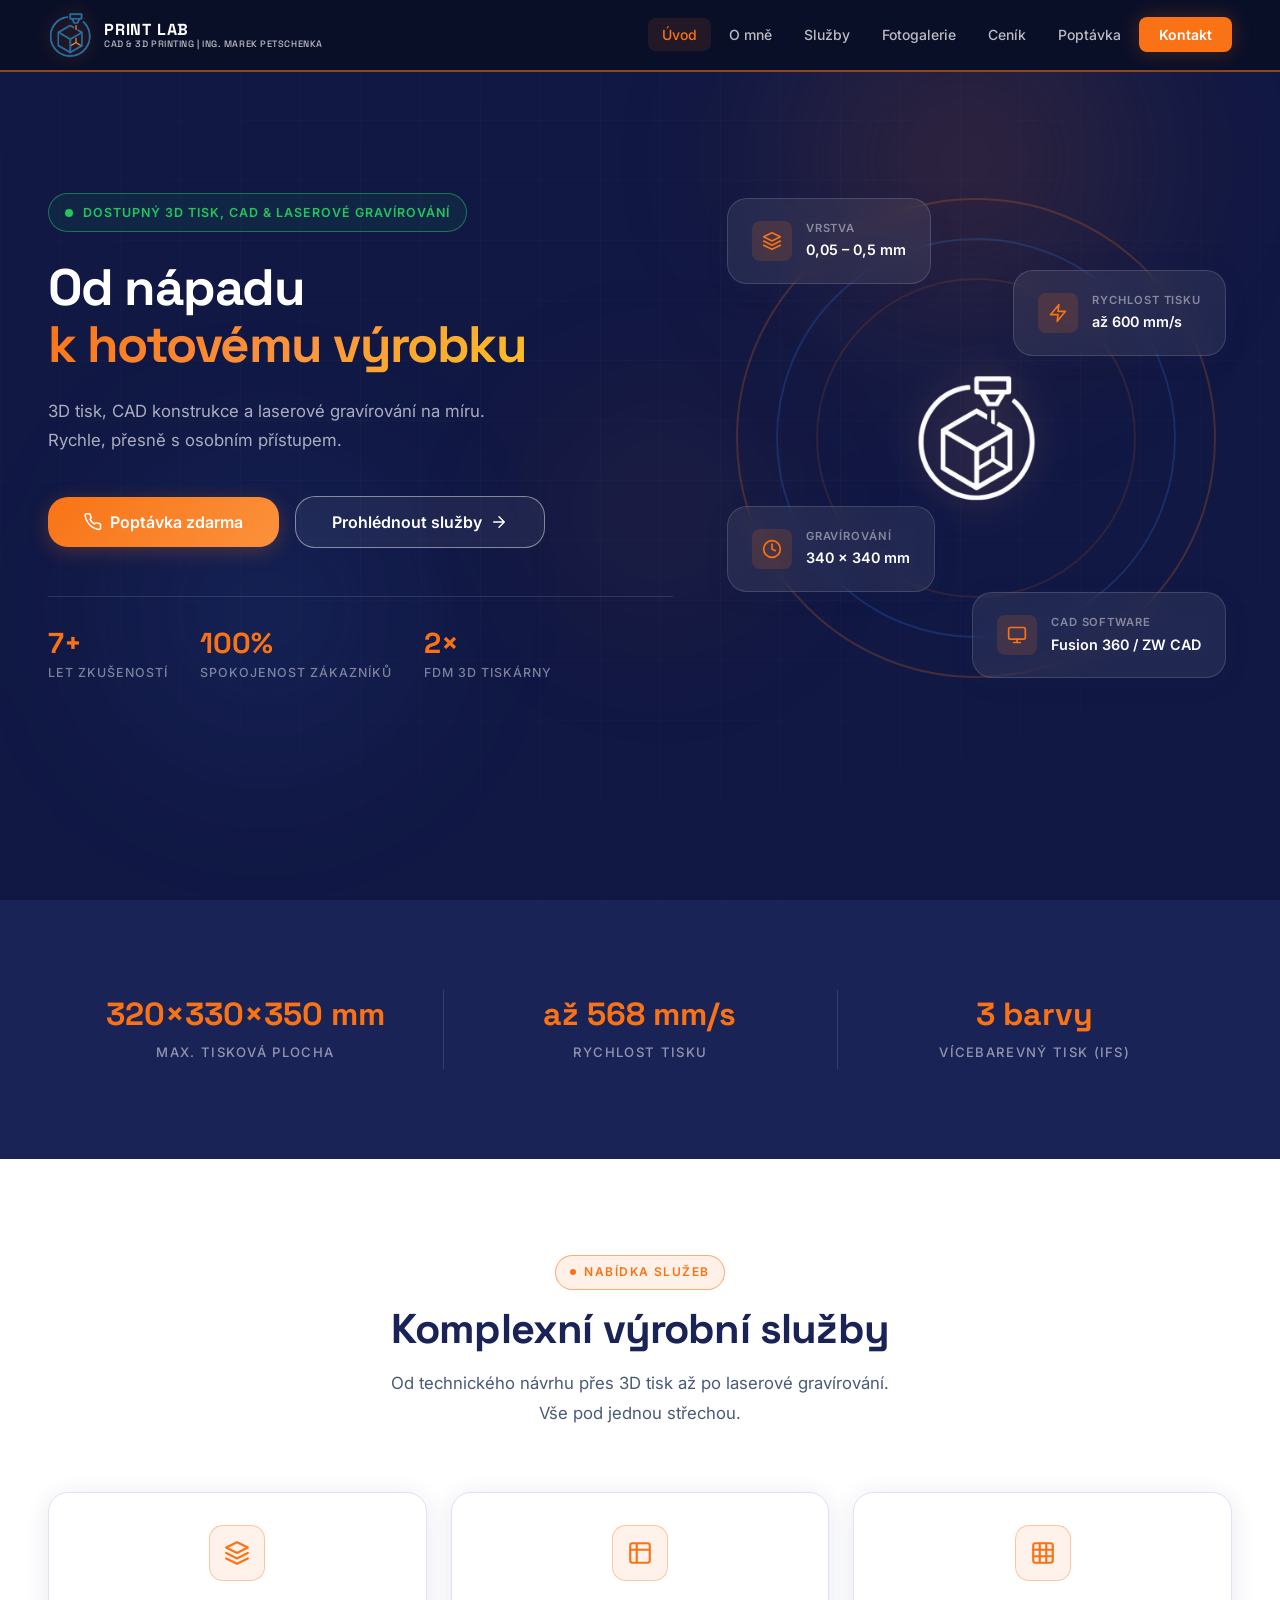
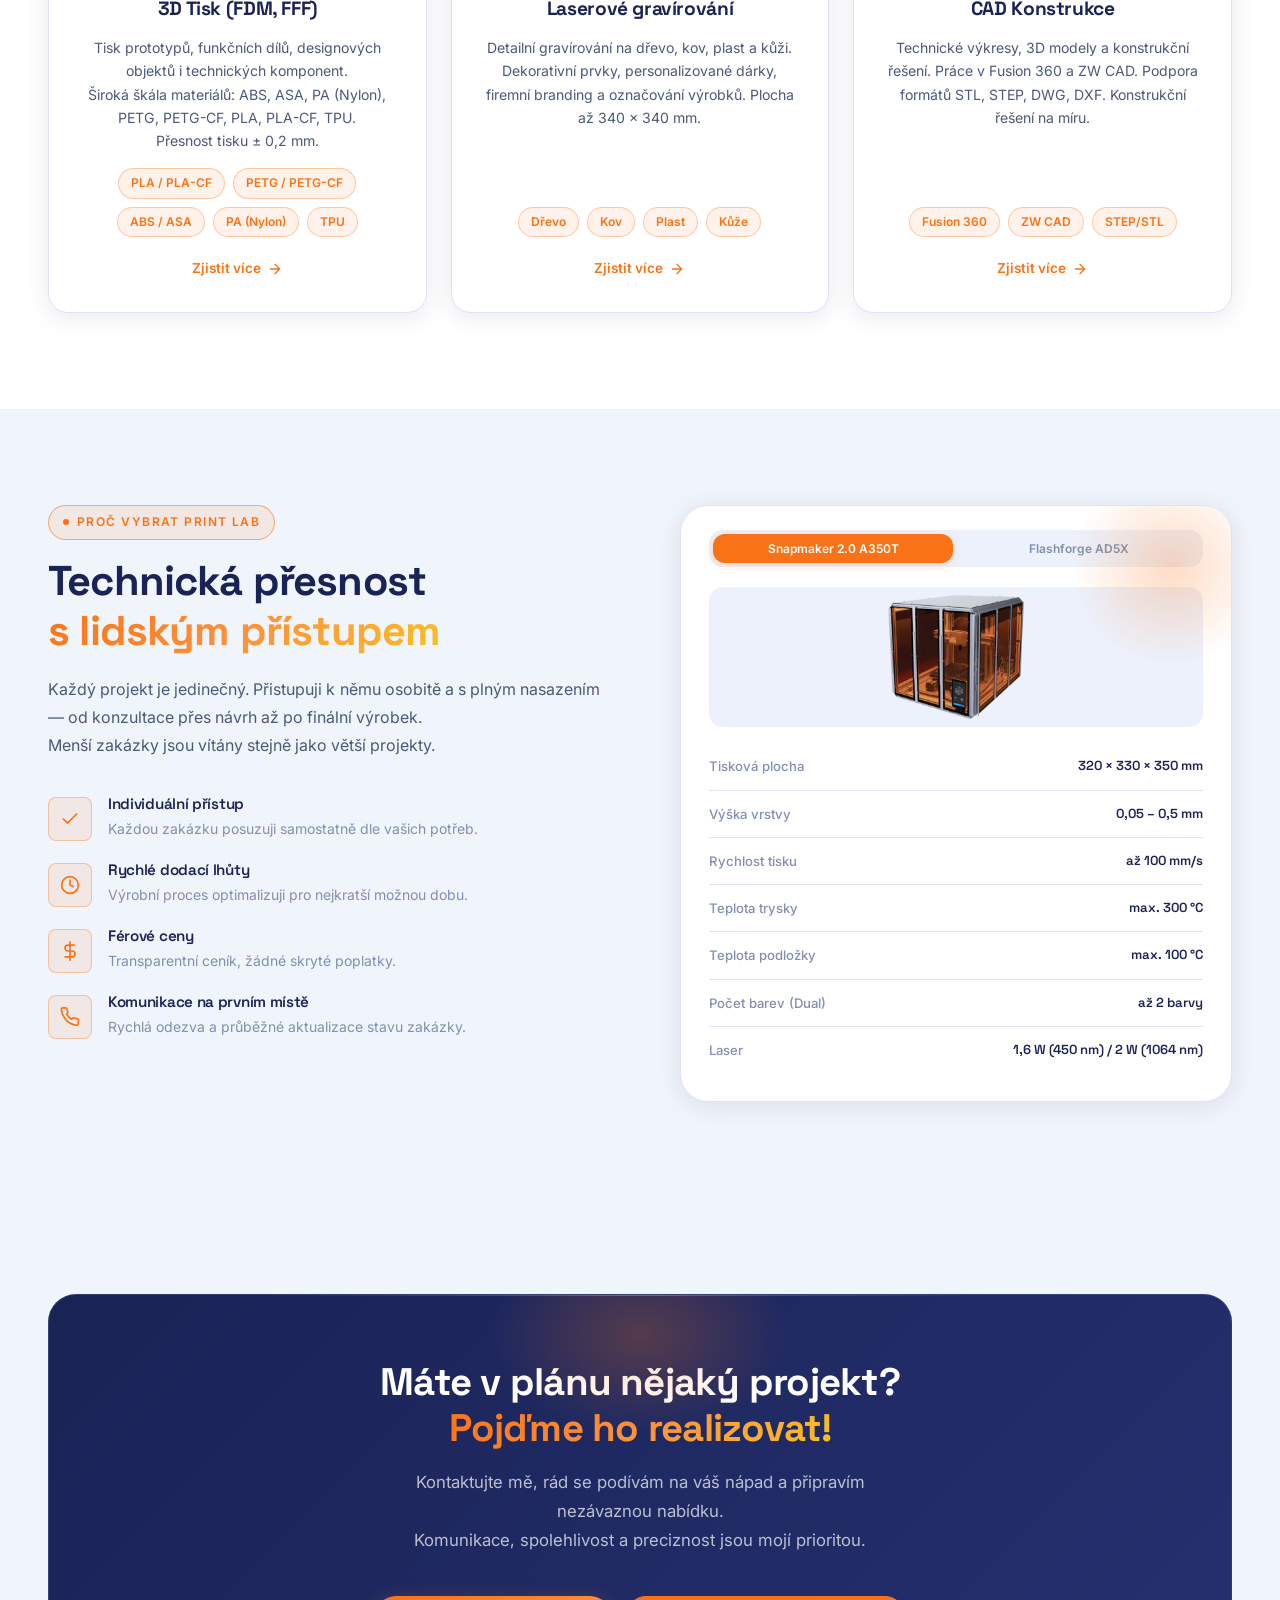
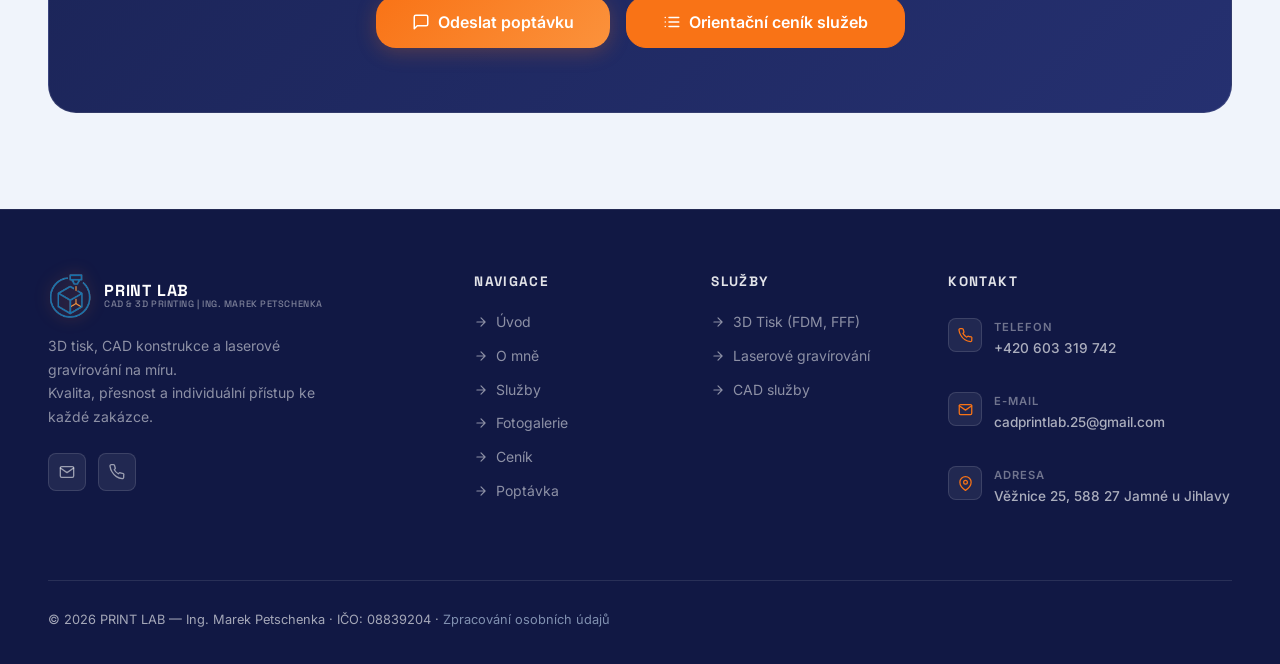
==== commit eade02da: "Fix mobile/tablet responsive layout bugs Audited the site at true mobile (375px) and tablet (768px+)" ====
--- a/index.html
+++ b/index.html
@@ -15,7 +15,7 @@
   <meta name="twitter:card" content="summary_large_image">
   <link rel="canonical" href="https://print-lab.netlify.app/">
   <link rel="manifest" href="manifest.json">
-  <link rel="stylesheet" href="css/style.css?v=2">
+  <link rel="stylesheet" href="css/style.css?v=4">
   <link rel="preconnect" href="https://identity.netlify.com">
   <script type="application/ld+json">
   {
--- a/css/style.css
+++ b/css/style.css
@@ -1940,6 +1940,24 @@
   font-weight: 700;
 }
 
+.table-scroll {
+  overflow-x: auto;
+  -webkit-overflow-scrolling: touch;
+  position: relative;
+}
+
+/* Jemný stínový náznak, že tabulku lze posunout doprava (jen když se nevejde) */
+@media (max-width: 640px) {
+  .table-scroll {
+    background:
+      linear-gradient(to right, var(--bg-primary) 0%, transparent 2%) left,
+      linear-gradient(to left, rgba(0,0,0,0.12) 0%, transparent 12%) right;
+    background-repeat: no-repeat;
+    background-size: 24px 100%, 24px 100%;
+    background-attachment: local, scroll;
+  }
+}
+
 .pricing-table {
   width: 100%;
   border-collapse: separate;
@@ -2359,6 +2377,29 @@
 .tag-orange { background: var(--accent-subtle); color: var(--accent); border-color: var(--accent-border); }
 .tag-blue   { background: var(--blue-subtle);   color: var(--blue);   border-color: rgba(59,130,246,0.3); }
 .tag-green  { background: rgba(16,185,129,0.07); color: var(--success); border-color: rgba(16,185,129,0.3); }
+
+/* =====================
+   GRID OVERFLOW FIX
+   Grid items default to min-width:auto, which lets long unbreakable
+   text or images force the column (and whole page) wider than the
+   viewport on narrow screens. min-width:0 lets them shrink properly.
+   ===================== */
+.hero-content > *,
+.services-grid > *,
+.features-content > *,
+.stats-grid > *,
+.footer-grid > *,
+.about-grid > *,
+.values-grid > *,
+.service-detail-grid > *,
+.process-steps > *,
+.contact-layout > *,
+.form-row > *,
+.reviews-grid > *,
+.calc-row > *,
+.grid-2 > *, .grid-3 > *, .grid-4 > * {
+  min-width: 0;
+}
 
 /* =====================
    RESPONSIVE
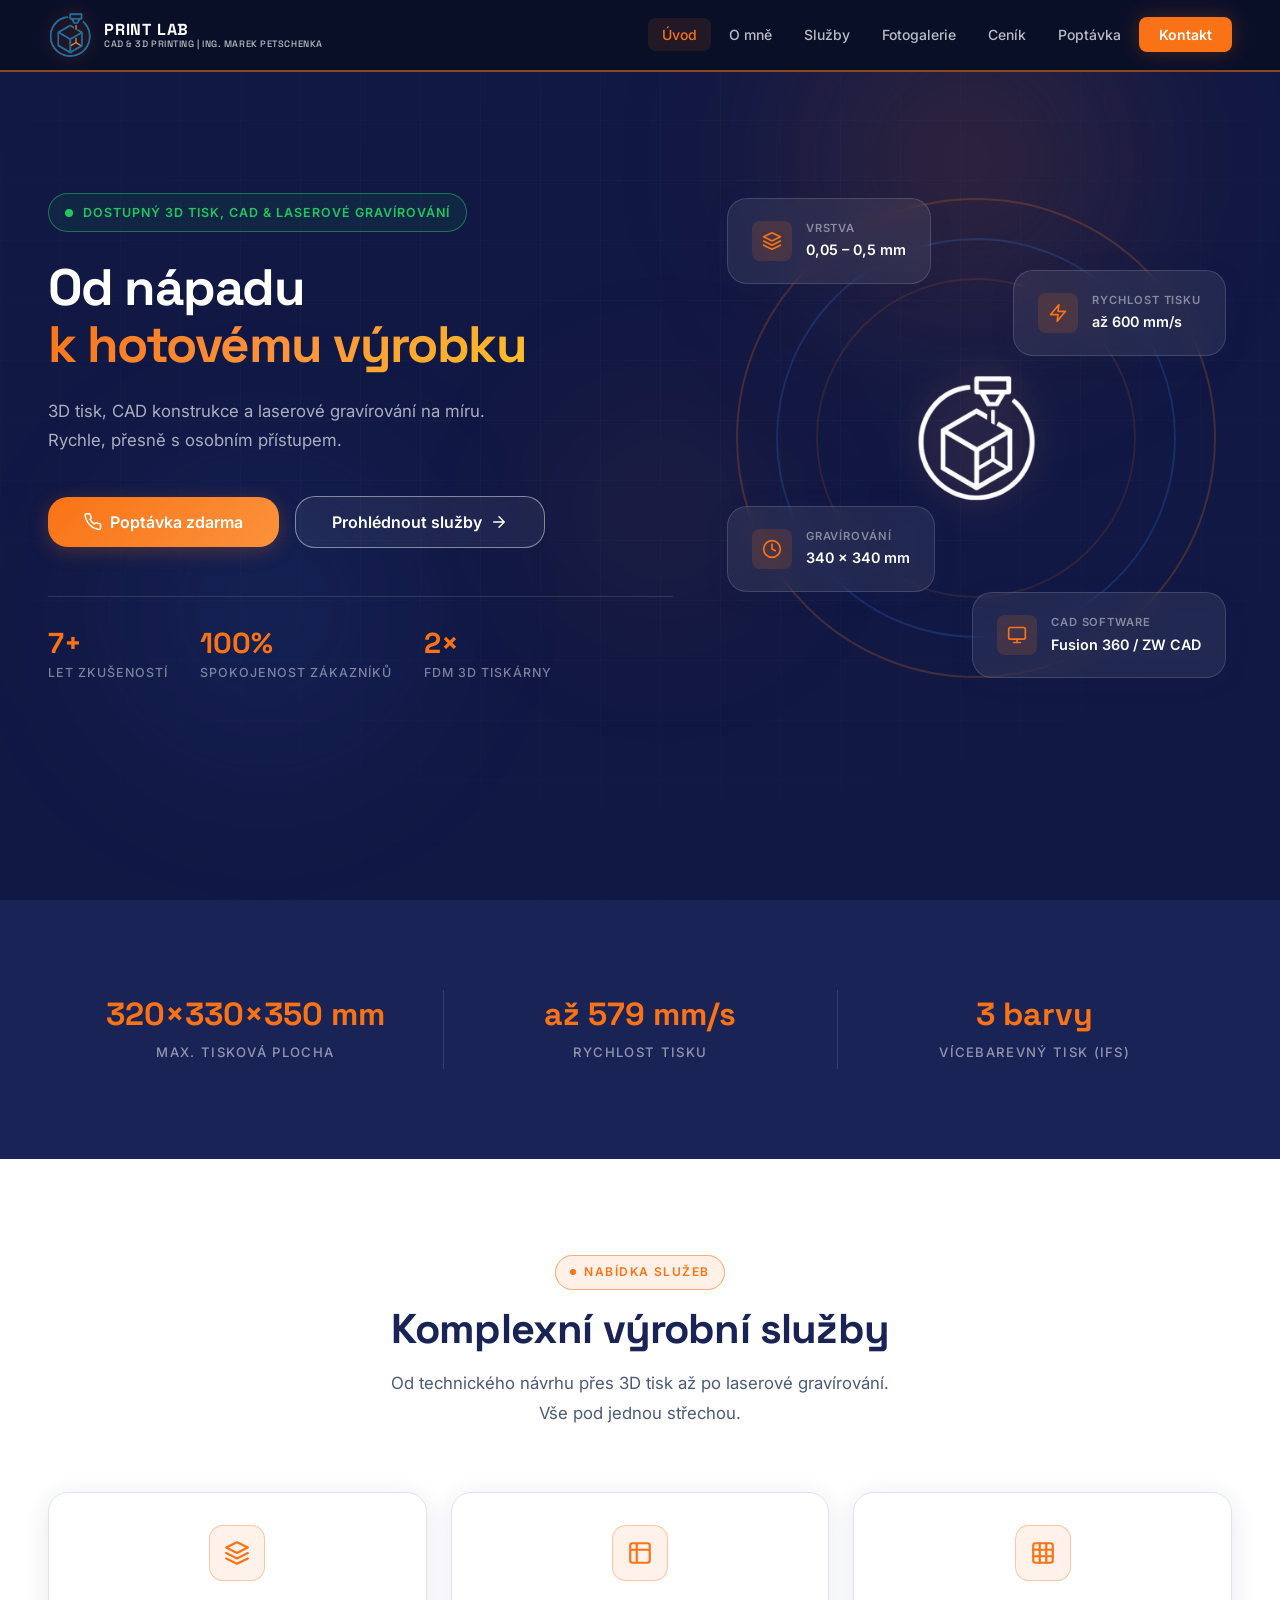
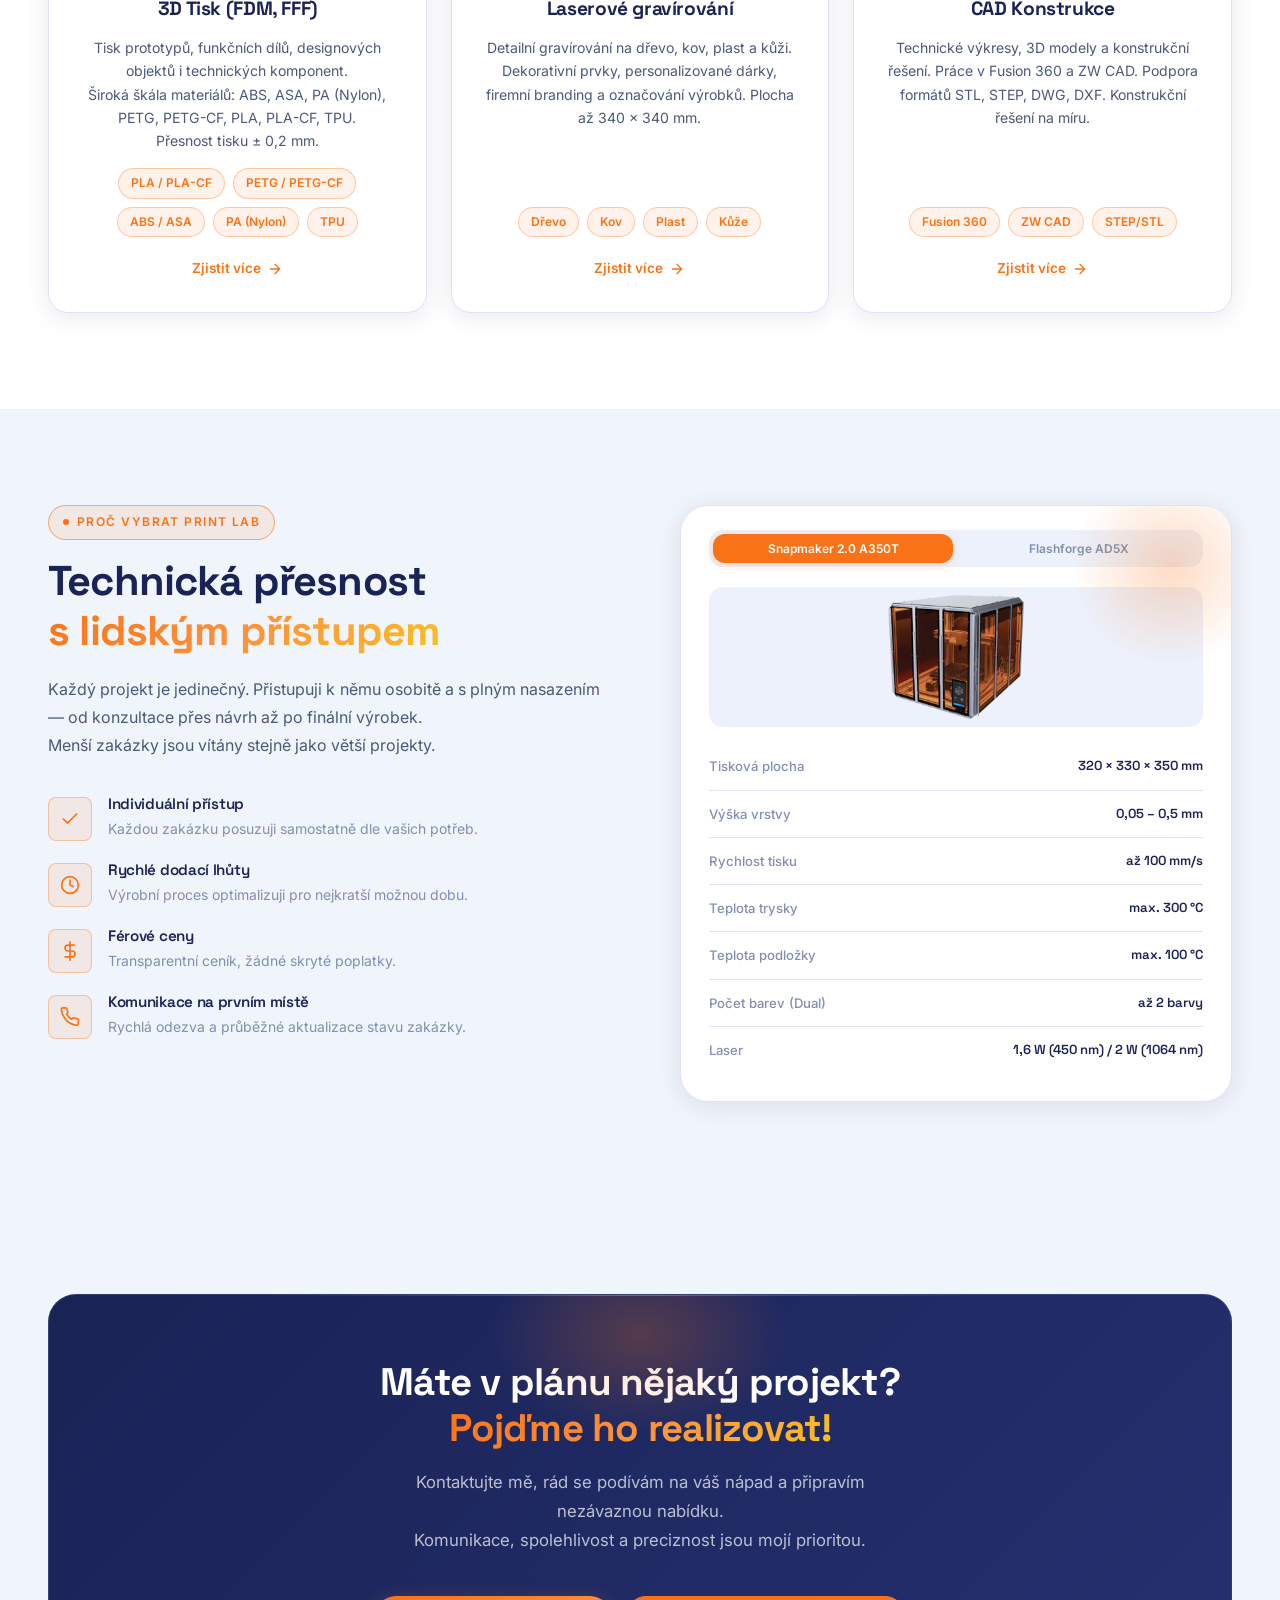
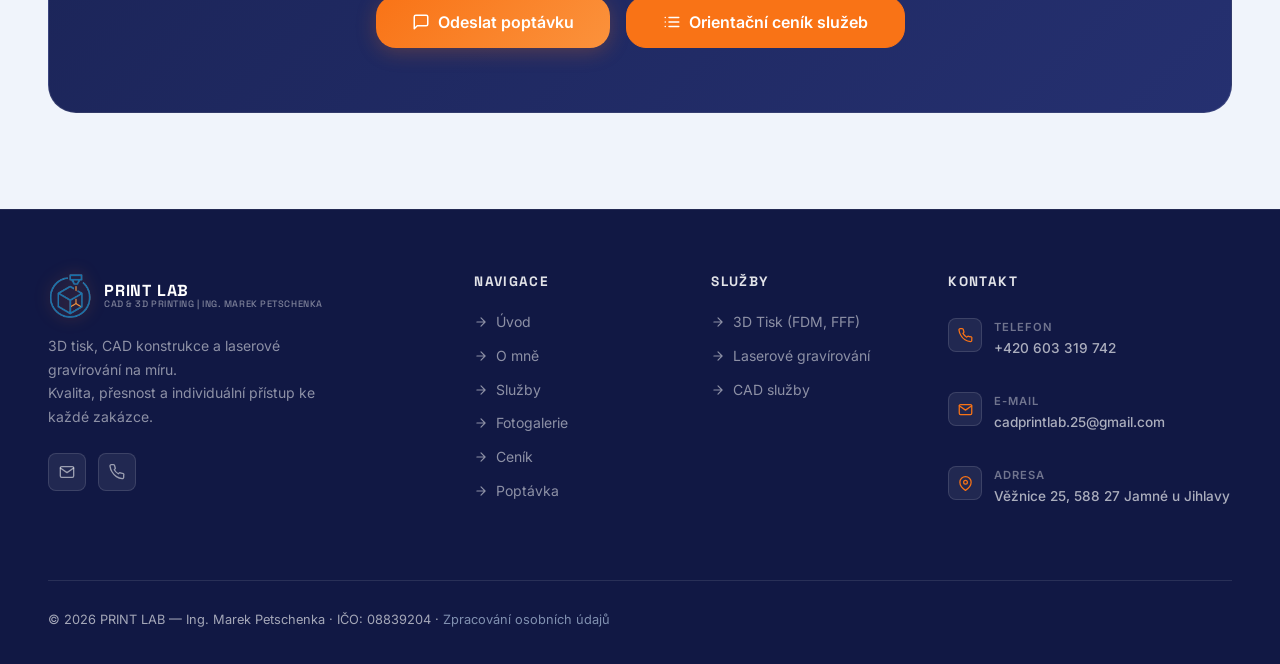
==== commit 6b105494: "Fix poptavka attachments by switching that form to Netlify Forms Root cause: js/main.js stripped eve" ====
--- a/index.html
+++ b/index.html
@@ -545,7 +545,7 @@
   </div>
 </footer>
 
-<script src="js/main.js?v=5"></script>
+<script src="js/main.js?v=6"></script>
   <script src="js/cms-loader.js?v=6"></script>
 
   <!-- Netlify Identity Widget — zpracuje odkaz z pozvánkového e-mailu -->
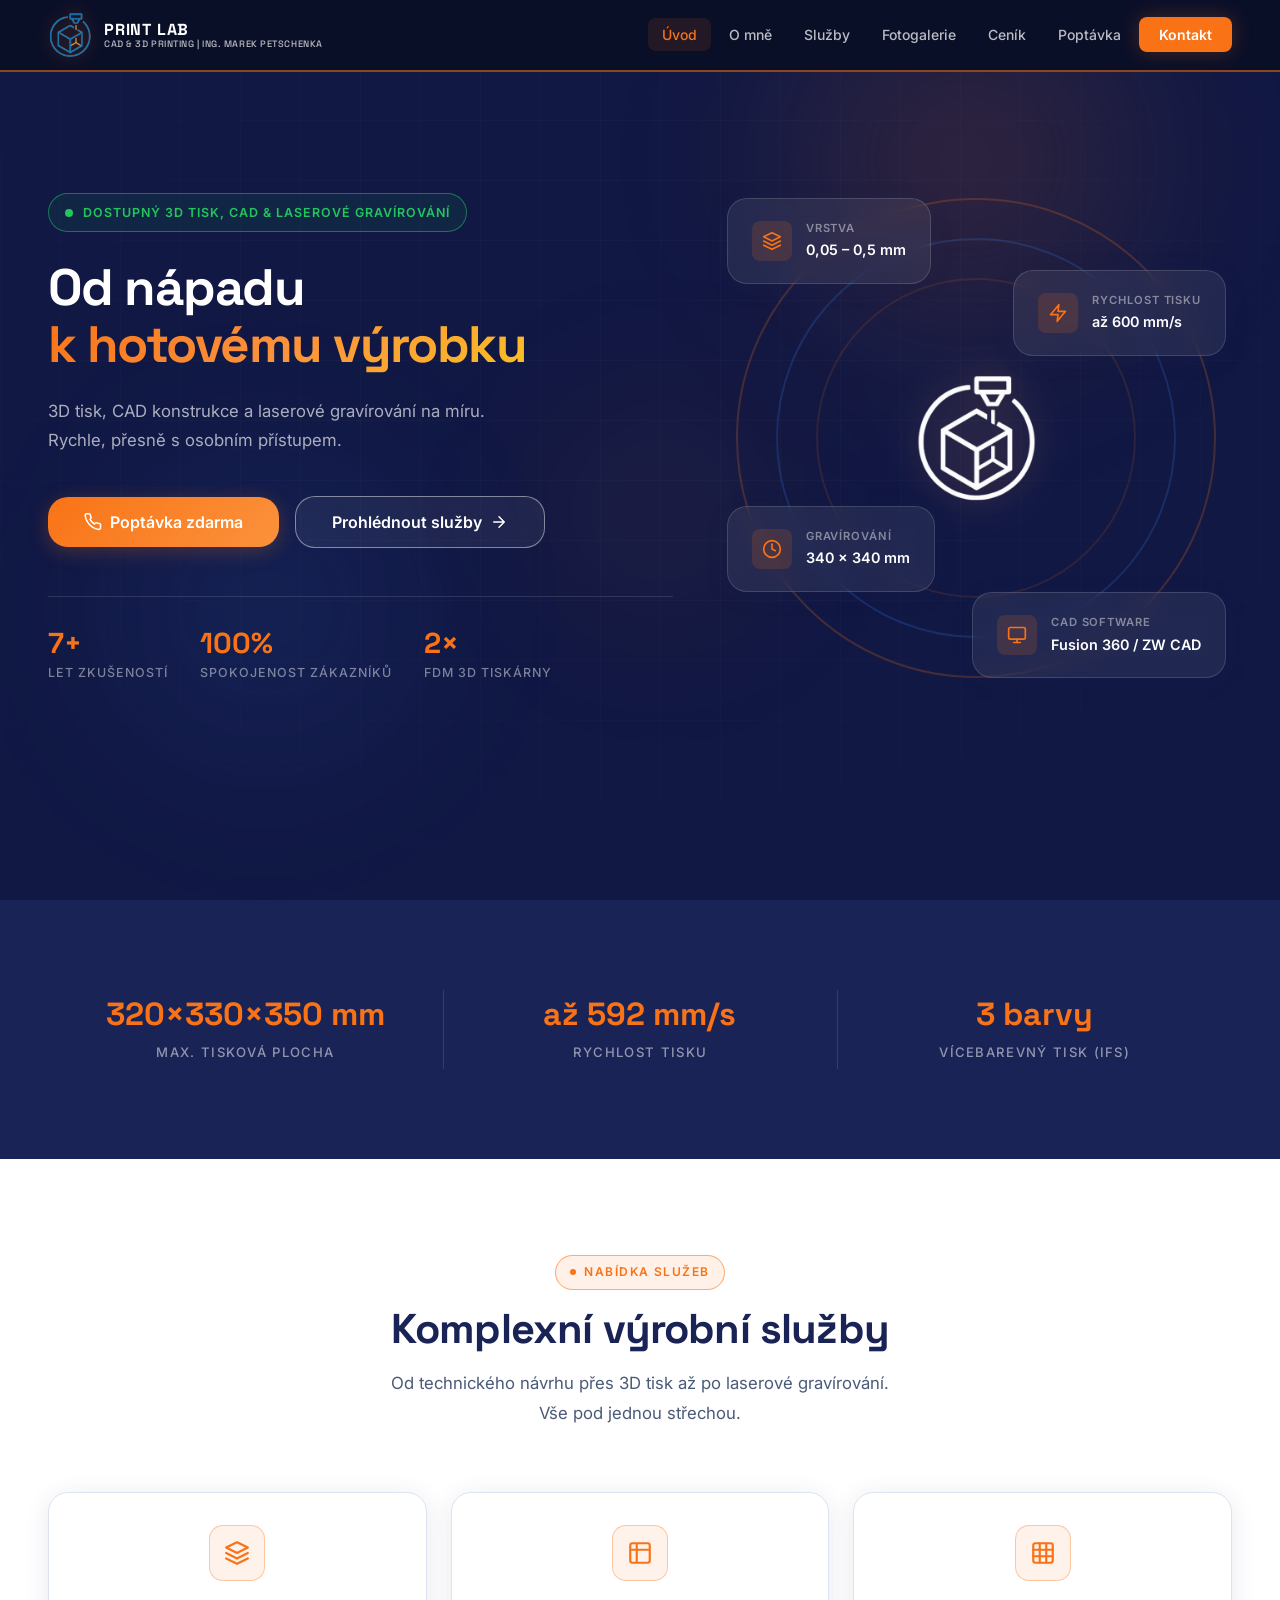
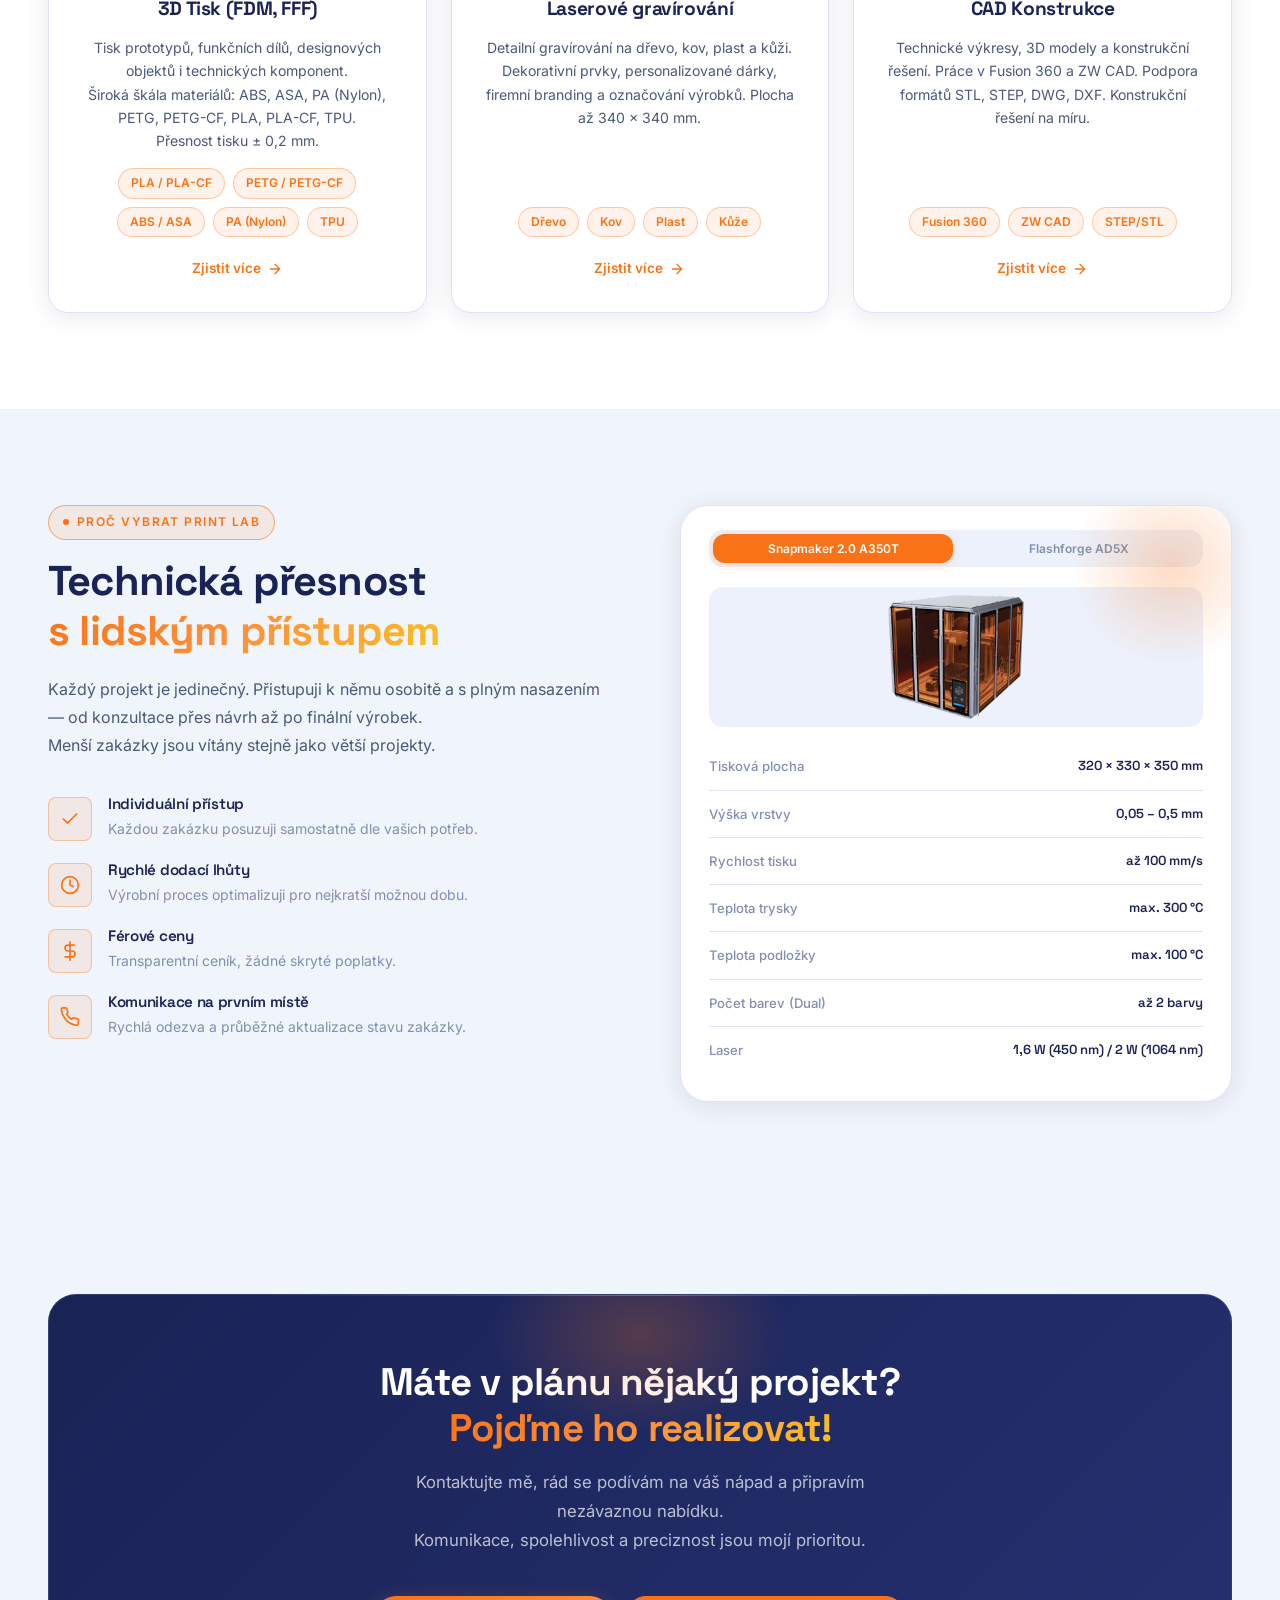
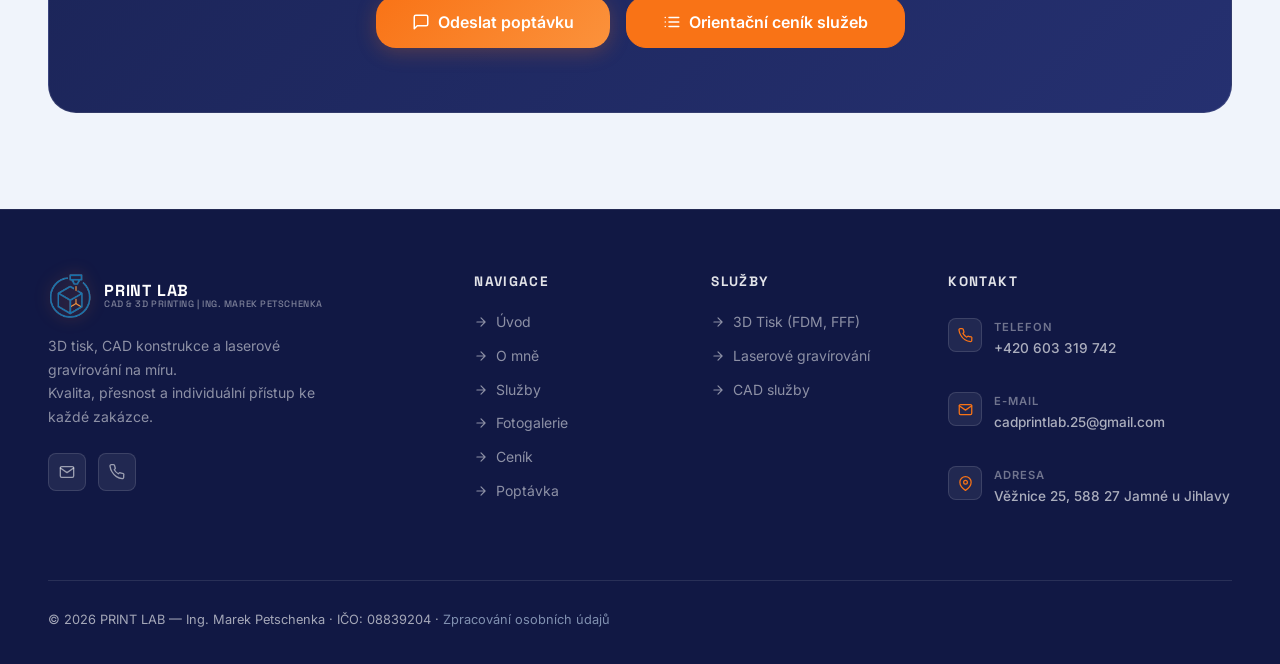
==== commit f421d936: "Fix Netlify Forms not attaching files (static file inputs required) The previous commit sent files a" ====
--- a/index.html
+++ b/index.html
@@ -545,7 +545,7 @@
   </div>
 </footer>
 
-<script src="js/main.js?v=6"></script>
+<script src="js/main.js?v=7"></script>
   <script src="js/cms-loader.js?v=6"></script>
 
   <!-- Netlify Identity Widget — zpracuje odkaz z pozvánkového e-mailu -->
